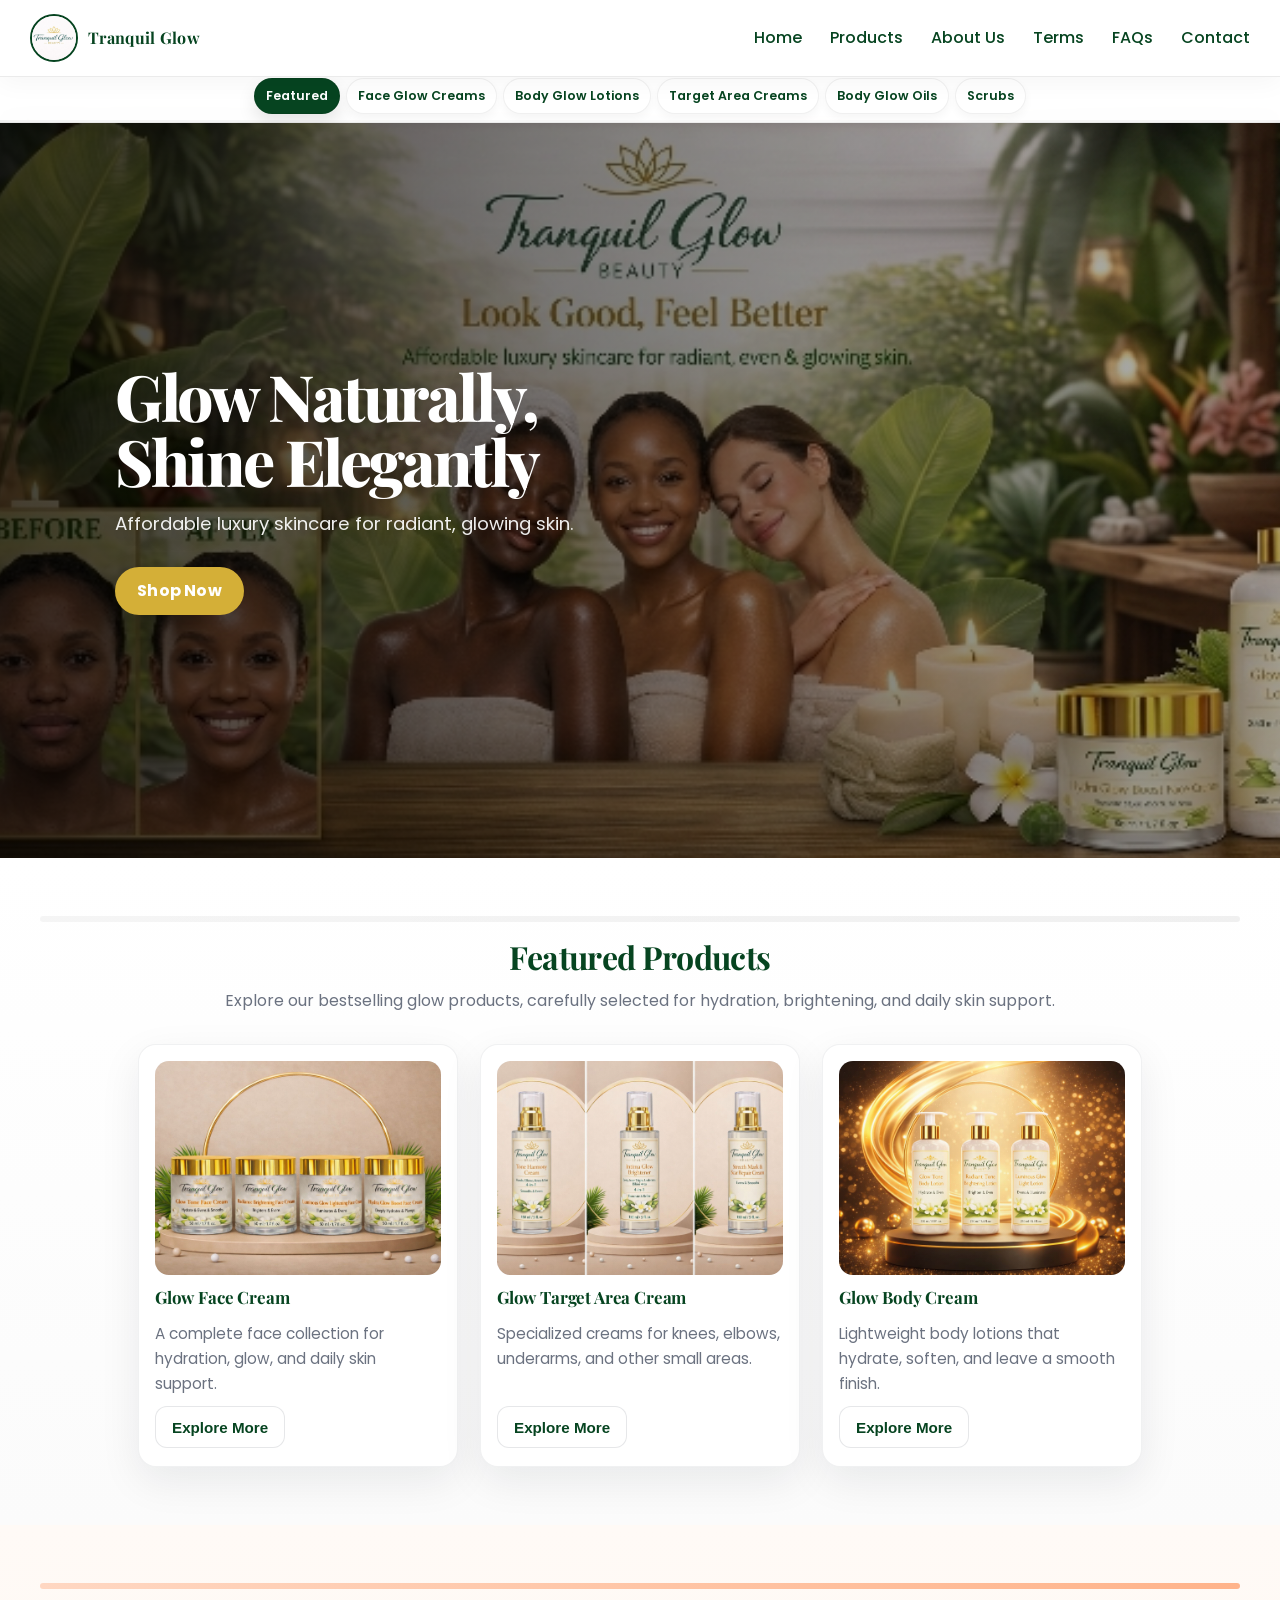
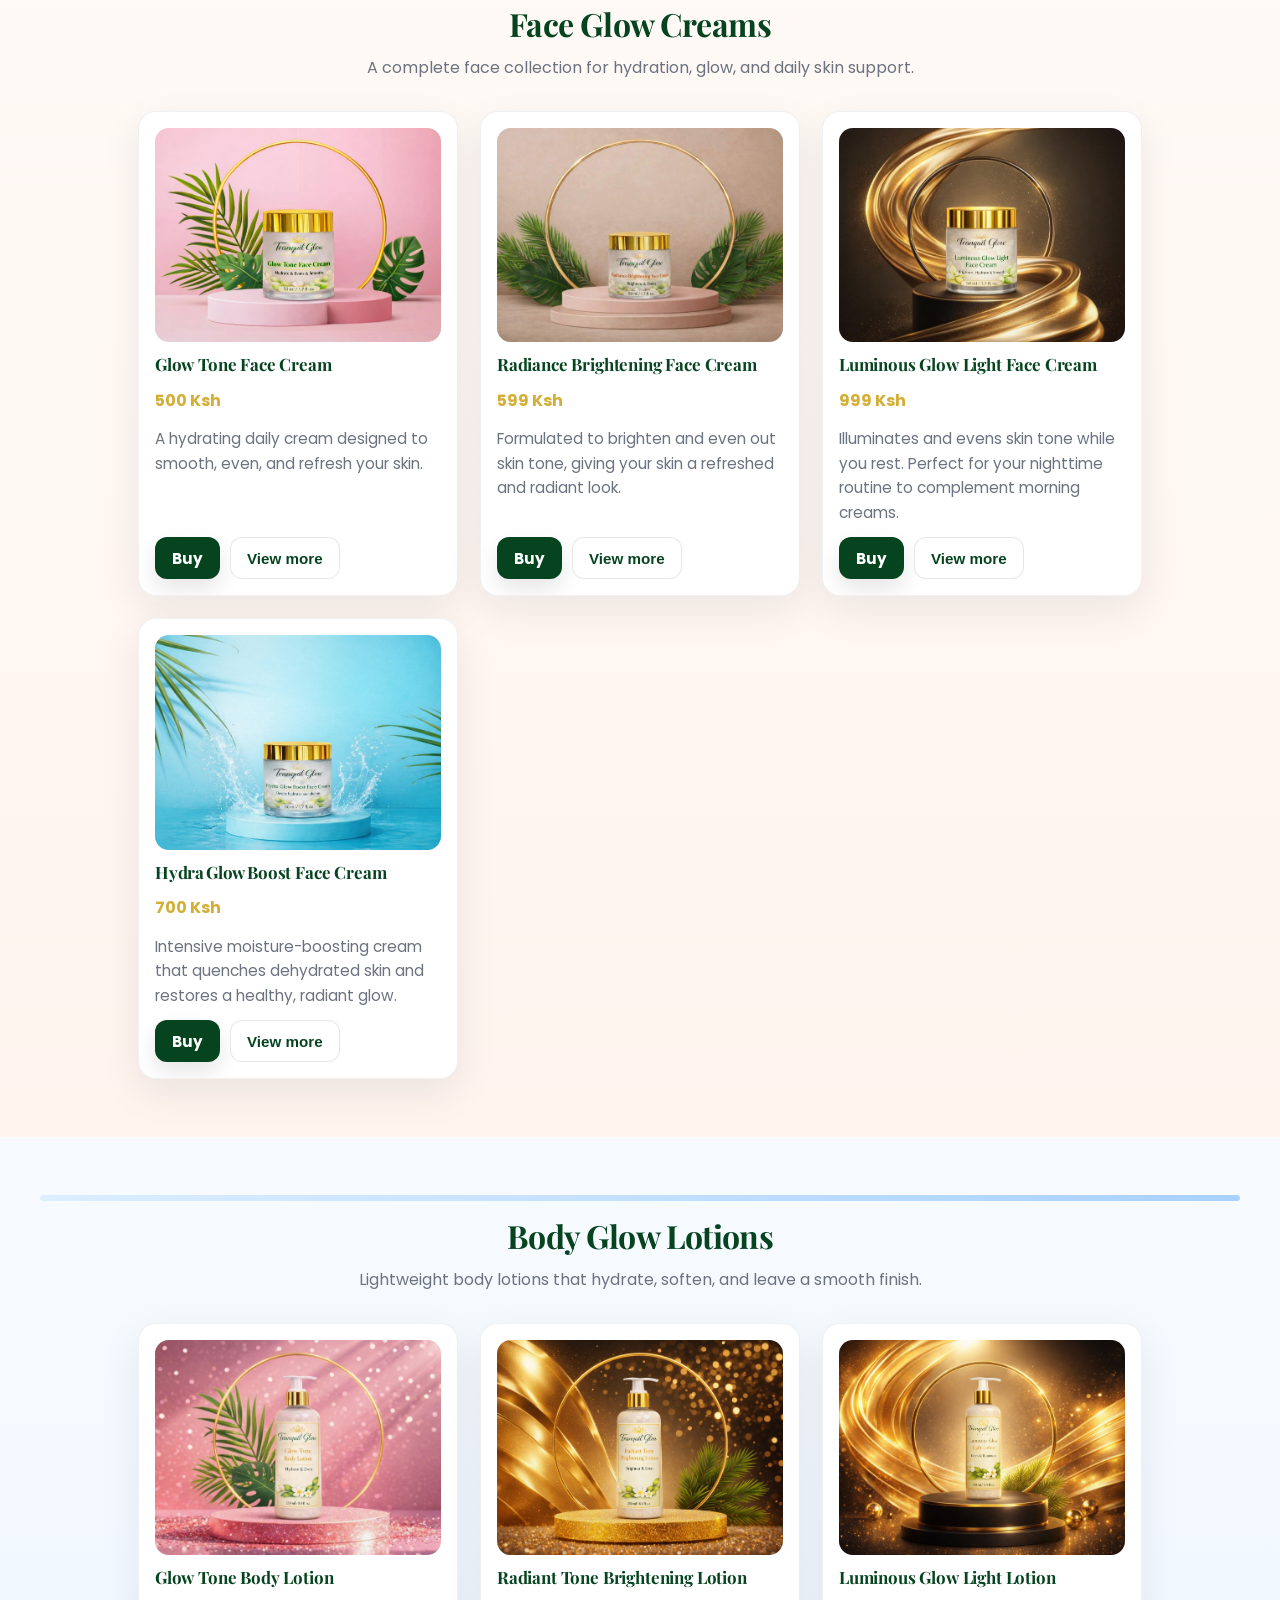
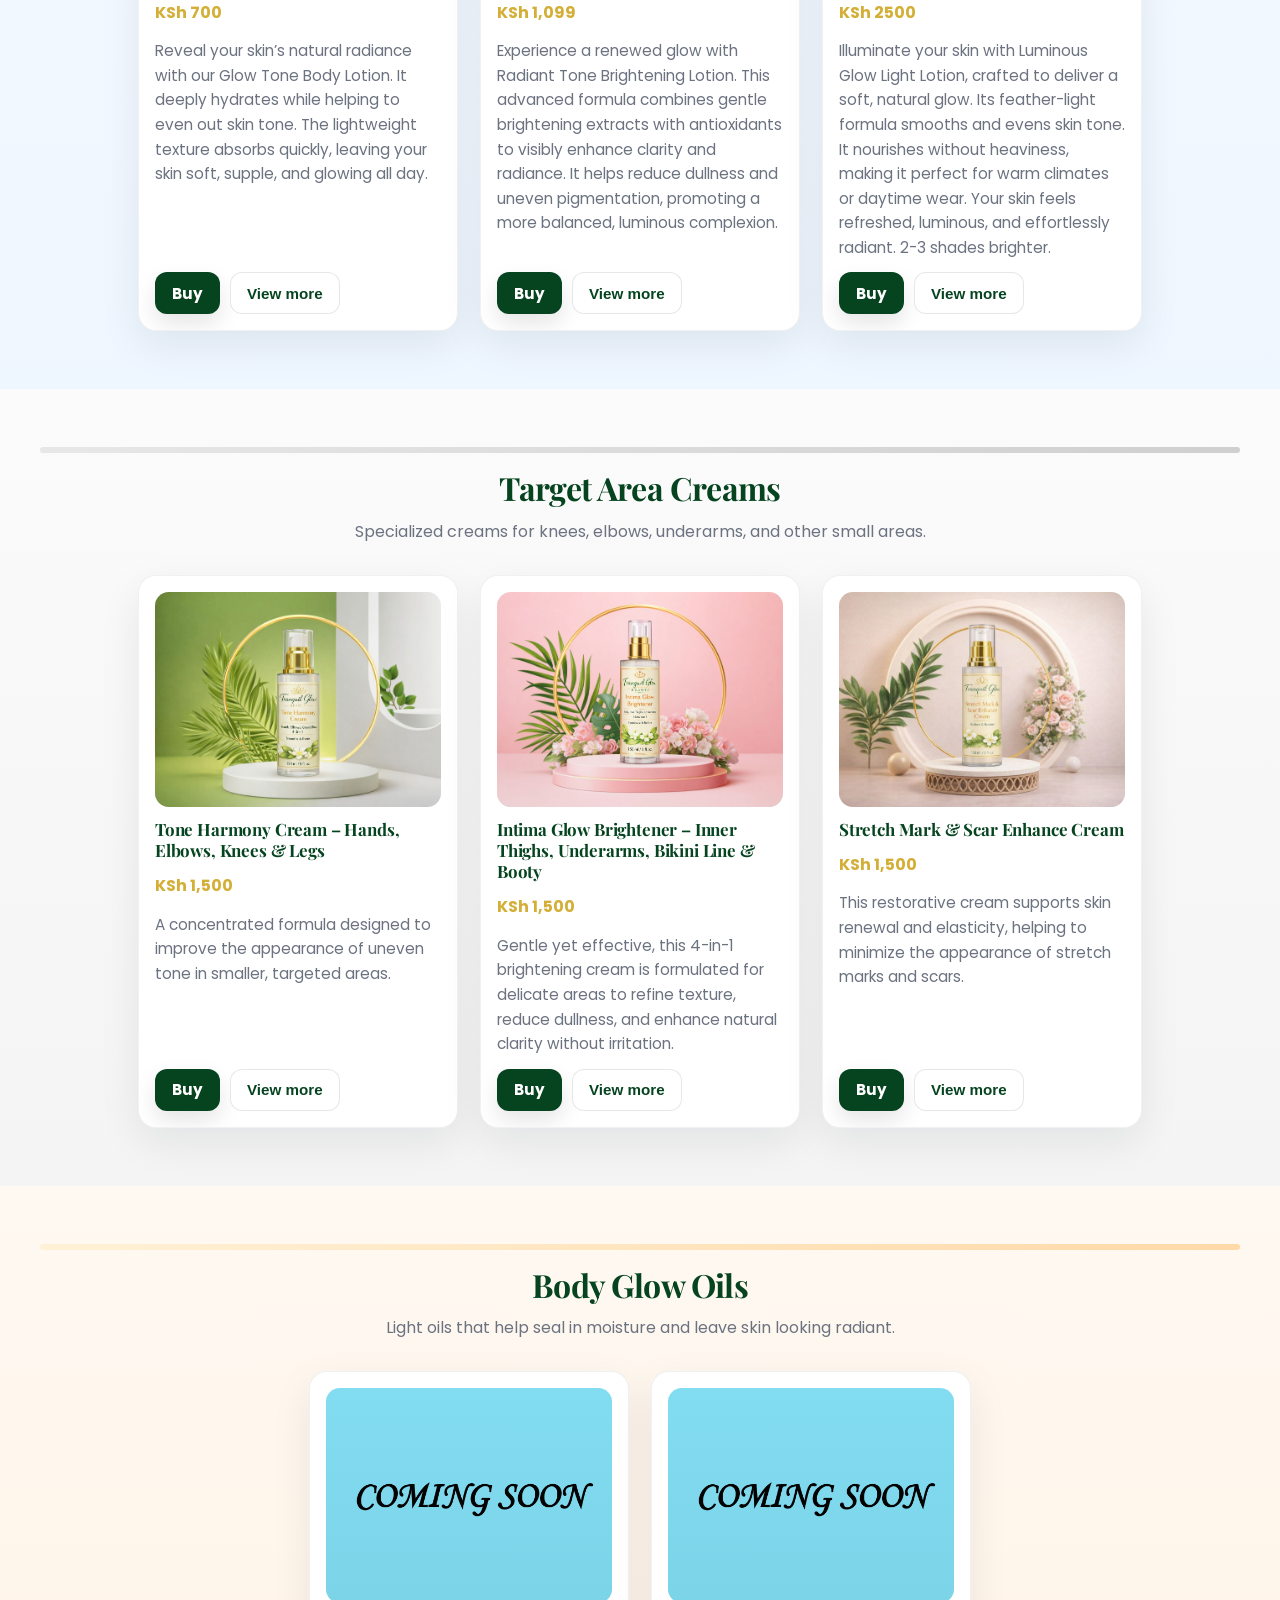
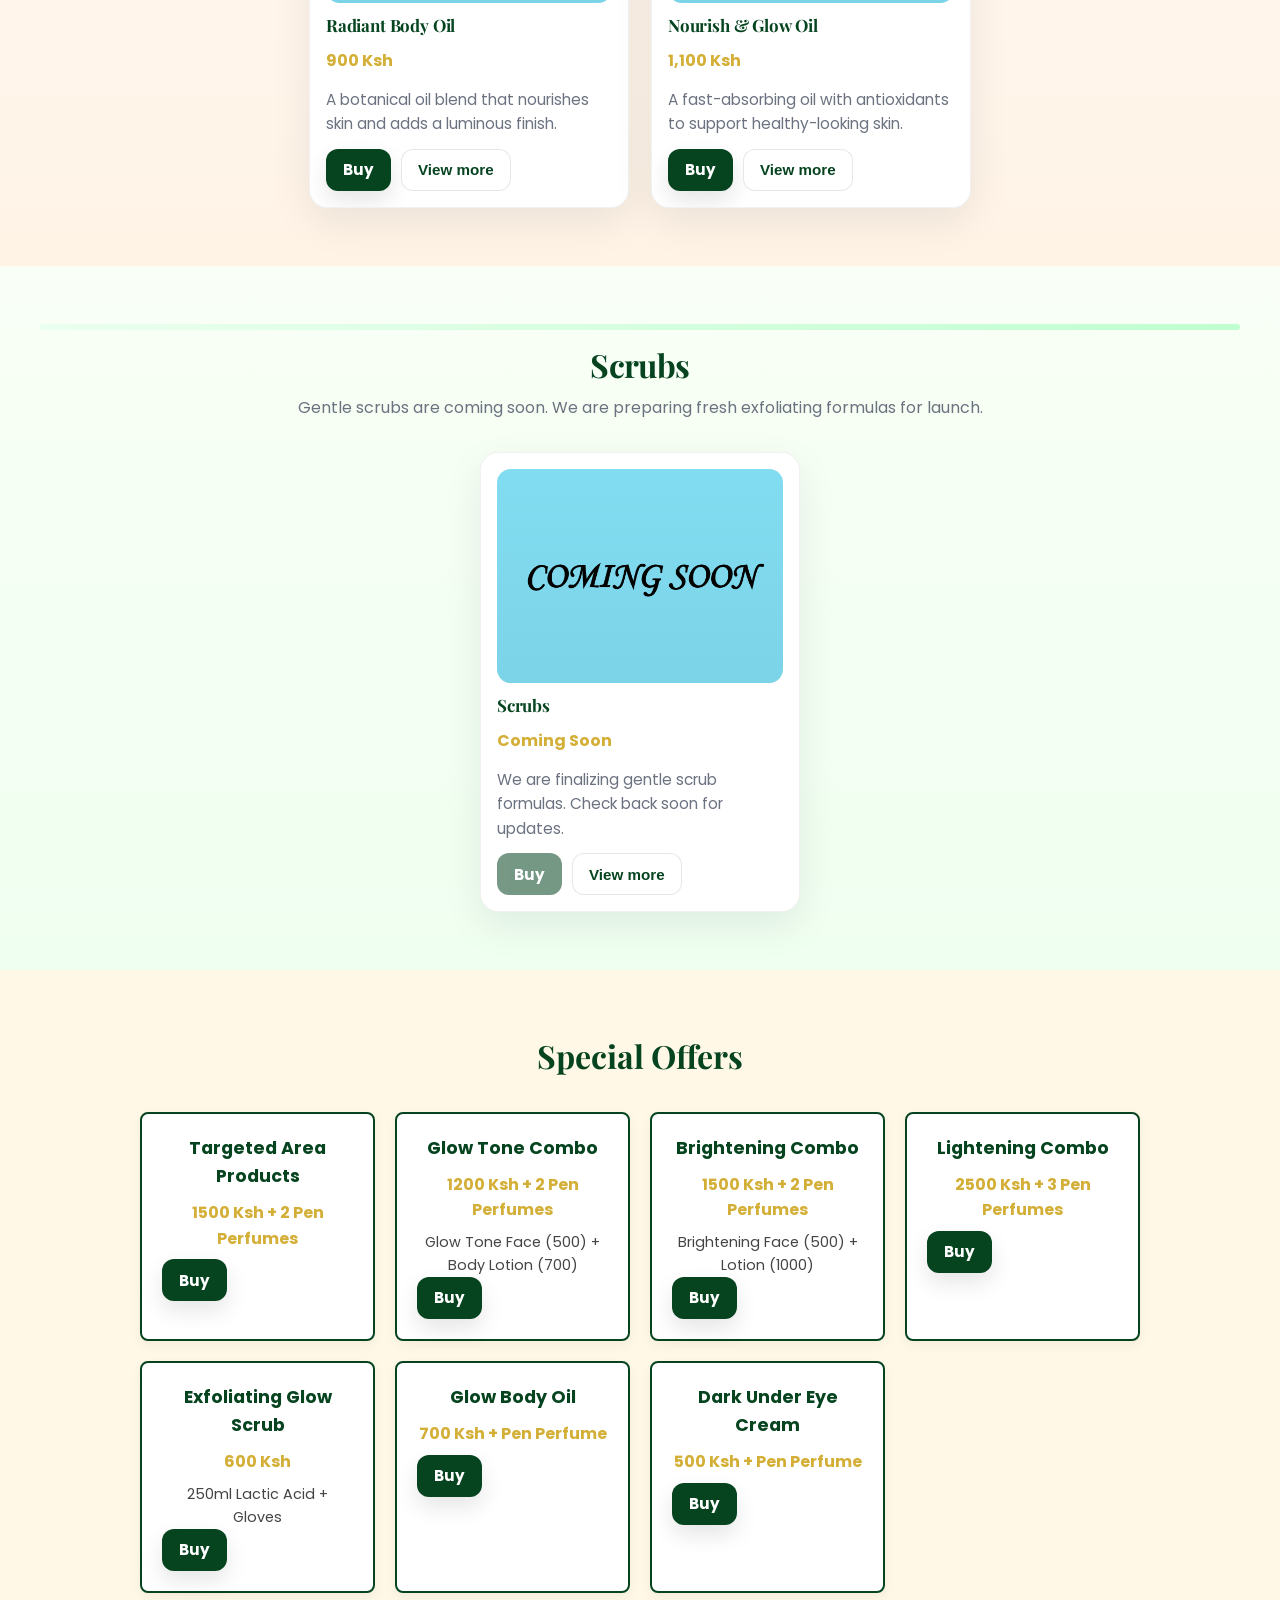
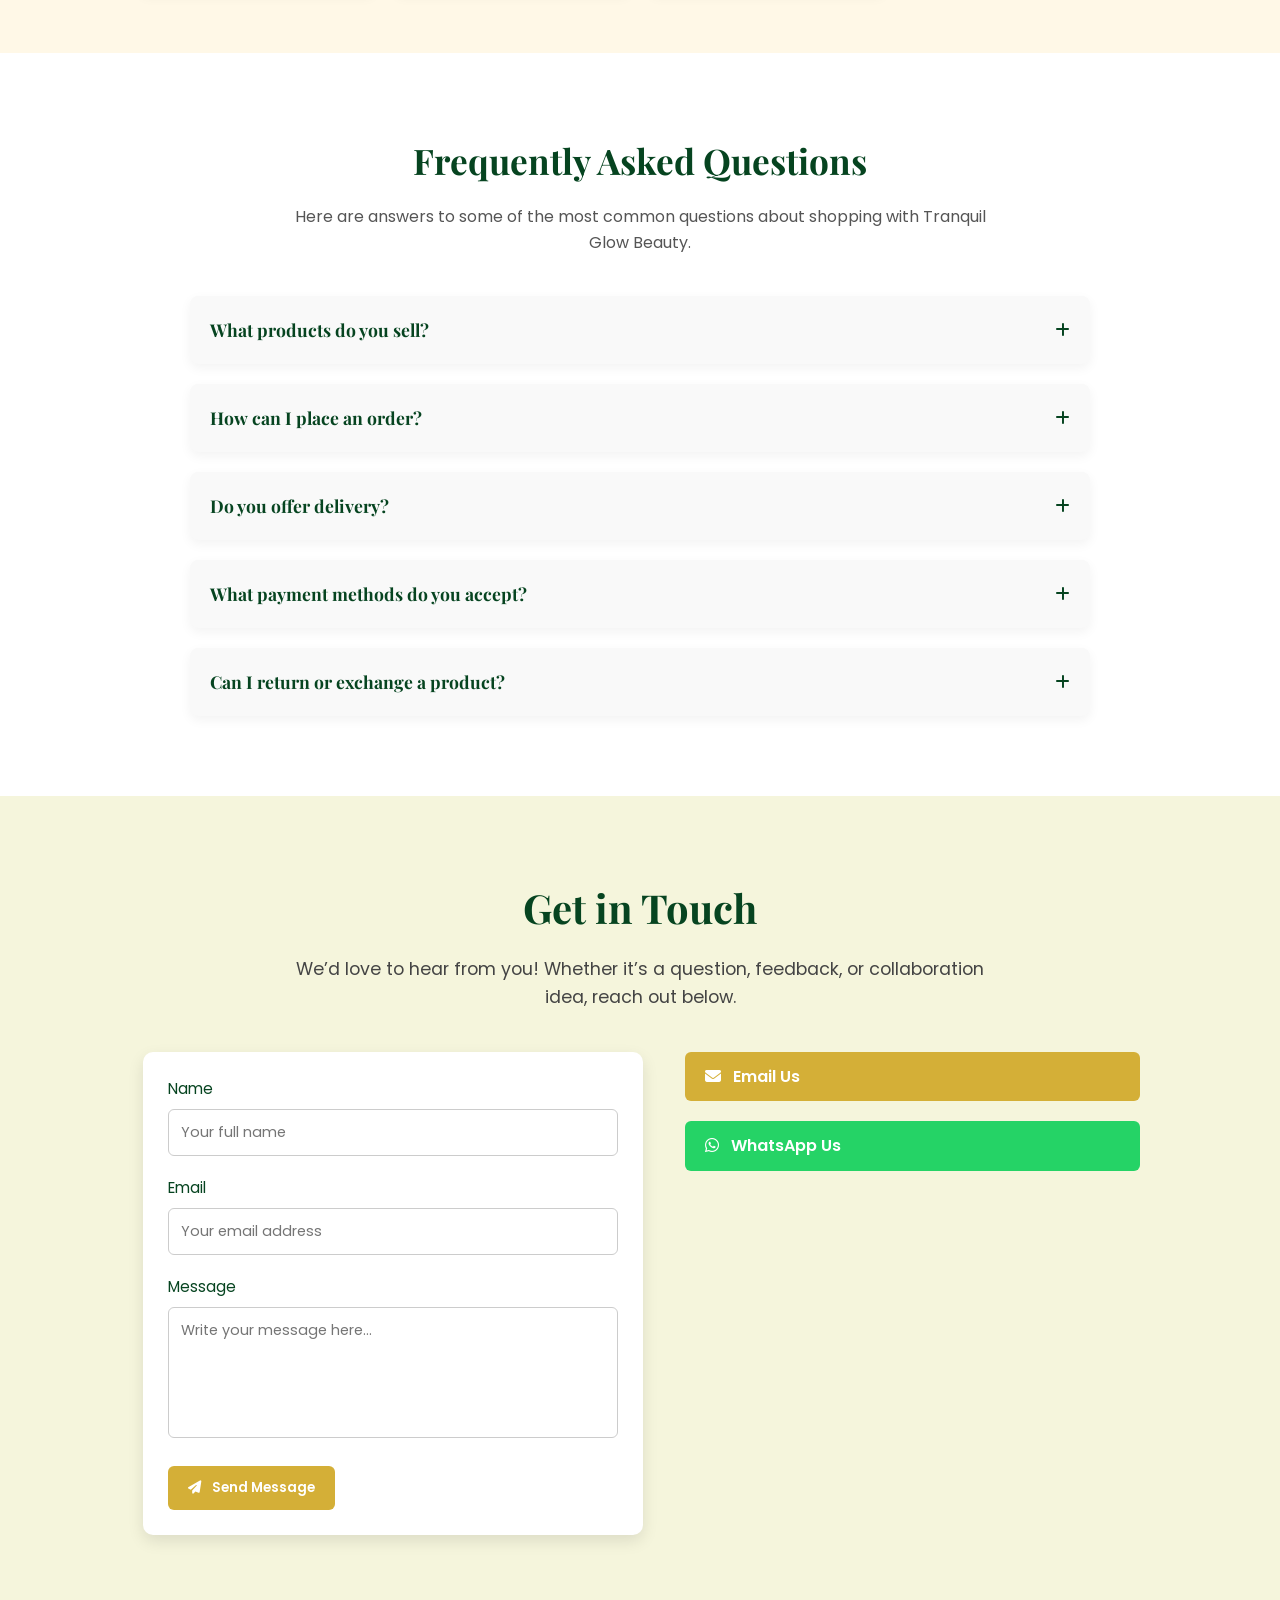
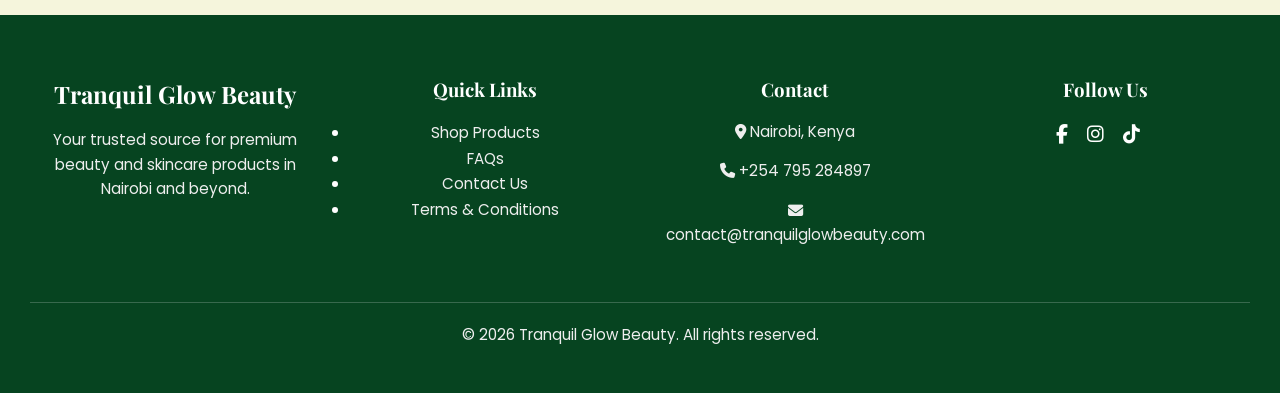
==== index.html @ 97fa9acc "Add files via upload" ====
<!DOCTYPE html>
<html lang="en">
<head>
  <!-- START META TAGS -->
  <meta charset="UTF-8">
  <meta name="viewport" content="width=device-width, initial-scale=1.0">
  <meta name="description" content="Tranquil Glow Beauty - Affordable luxury skincare for radiant, glowing skin in Kenya.">
  <meta name="keywords" content="Tranquil Glow Beauty, skincare Kenya, glow cream, lotion, radiant skin, affordable luxury">
  <meta name="author" content="Tranquil Glow Beauty">
  <meta name="robots" content="index, follow">
  <link rel="canonical" href="https://tranquil-glow.vercel.app/">
  <!-- END META TAGS -->

  <!-- START TITLE -->
  <title>Tranquil Glow Beauty | Affordable Luxury Skincare</title>
  <!-- END TITLE -->

  <!-- START OPEN GRAPH -->
  <meta property="og:title" content="Tranquil Glow Beauty | Affordable Luxury Skincare">
  <meta property="og:description" content="Discover radiant, glowing skin with Tranquil Glow Beauty. Affordable luxury skincare made for you.">
  <meta property="og:type" content="website">
  <meta property="og:url" content="https://tranquil-glow.vercel.app/">
  <meta property="og:image" content="https://tranquil-glow.vercel.app/images/meta/opengraphImg.png">
  <meta property="og:site_name" content="Tranquil Glow Beauty">
  <!-- END OPEN GRAPH -->

  <!-- START TWITTER CARD -->
  <meta name="twitter:card" content="summary_large_image">
  <meta name="twitter:title" content="Tranquil Glow Beauty | Affordable Luxury Skincare">
  <meta name="twitter:description" content="Discover radiant, glowing skin with Tranquil Glow Beauty. Affordable luxury skincare made for you.">
  <meta name="twitter:image" content="https://tranquil-glow.vercel.app/images/meta/opengraphImg.png">
  <!-- END TWITTER CARD -->

  <!-- START GOOGLE FONTS -->
  <link href="https://fonts.googleapis.com/css2?family=Playfair+Display:wght@400;600&family=Poppins:wght@300;400;500&display=swap" rel="stylesheet">
  <!-- END GOOGLE FONTS -->

  <!-- START FONT AWESOME -->
  <link rel="stylesheet" href="https://cdnjs.cloudflare.com/ajax/libs/font-awesome/6.5.0/css/all.min.css">
  <!-- END FONT AWESOME -->

  <!-- START FAVICON -->
  <link rel="icon" type="image/png" href="images/meta/favicon.png">
  <!-- END FAVICON -->

  <!-- START CSS LINK -->
  <link rel="stylesheet" href="css/style.css">
  <!-- END CSS LINK -->
</head>
<body>
  <!-- START BODY CONTENT -->
  
<!-- START NAVIGATION -->
<nav class="navbar">
  <div class="logo">
    <img src="images/logo.jpg" alt="Tranquil Glow Logo">
    <p>Tranquil Glow</p>
  </div>

  <ul class="nav-links">
    <li><a href="index.html">Home</a></li>
    <li><a href="#overview-section">Products</a></li>
    <li><a href="about.html">About Us</a></li>
    <li><a href="terms.html">Terms</a></li>
    <li><a href="#faq">FAQs</a></li>
    <li><a href="#contact">Contact</a></li>
  </ul>

  <button class="menu-toggle" aria-label="Open menu">
    <i class="fas fa-bars"></i>
  </button>
</nav>
<!-- END NAVIGATION -->


<!-- START HERO SECTION -->
<section id="hero" class="hero">
  <div class="hero-bg" aria-hidden="true">
    <picture>
      <source srcset="images/hero/hero-small.jpg" media="(max-width: 768px)">
      <img src="images/hero/hero-full.png" alt="Model with naturally glowing skin">
    </picture>
    <div class="hero-overlay"></div>
  </div>

  <div class="hero-content">
    <h1>Glow Naturally, Shine Elegantly</h1>
    <p>Affordable luxury skincare for radiant, glowing skin.</p>
    <a href="#overview-section" class="btn-primary">Shop Now</a>
  </div>
</section>
<!-- END HERO SECTION -->


<!-- ===========================
     PROFESSIONAL PRODUCTS PAGE (HTML ONLY)
     Compatible with your current CSS classes and variables
     =========================== -->

<nav id="product-nav" class="product-nav" aria-label="Product categories">
  <ul>
    <li><a href="#overview-section">Featured</a></li>
    <li><a href="#face-section">Face Glow Creams</a></li>
    <li><a href="#lotions-section">Body Glow Lotions</a></li>
    <li><a href="#target-section">Target Area Creams</a></li>
    <li><a href="#oils-section">Body Glow Oils</a></li>
    <li><a href="#scrubs-section">Scrubs</a></li>
  </ul>
</nav>

<section id="overview-section" class="section section--overview" aria-labelledby="overview-title">
  <h2 id="overview-title">Featured Products</h2>
  <p class="intro">
    Explore our bestselling glow products, carefully selected for hydration, brightening, and daily skin support.
  </p>

  <div class="product-grid overview-grid" role="list">
      
      
    <article class="product-card" role="listitem" id="product-glow-tone" data-category="face">
  <div class="image-wrap">
    <img src="images/features-products/image1.jpg" alt="Glow Tone Face Cream" loading="lazy">
  </div>

  <h3>Glow Face Cream</h3>

  <p class="summary">
    A complete face collection for hydration, glow, and daily skin support.
  </p>

  <div class="actions">
    
<a href="#face-section">
    <button class="feature-btn">
      Explore More
    </button>
</a>
    
  </div>  
</article>
    
    

    <article class="product-card" role="listitem" id="product-glow-tone" data-category="face">
  <div class="image-wrap">
    <img src="images/features-products/image2.jpg" alt="Glow Tone Face Cream" loading="lazy">
  </div>

  <h3>Glow Target Area Cream</h3>

  <p class="summary">
    Specialized creams for knees, elbows, underarms, and other small areas.
  </p>

  <div class="actions">
    
<a href="#target-section">
    <button class="feature-btn">
      Explore More
    </button>
</a>
    
  </div>  
</article>

    <article class="product-card" role="listitem" id="product-glow-tone" data-category="face">
  <div class="image-wrap">
    <img src="images/features-products/image3.jpg" alt="Glow Tone Face Cream" loading="lazy">
  </div>

  <h3>Glow Body Cream</h3>

  <p class="summary">
    Lightweight body lotions that hydrate, soften, and leave a smooth finish.
  </p>

  <div class="actions">
    
<a href="#lotions-section">
    <button class="feature-btn">
      Explore More
    </button>
</a>
    
  </div>  
</article>
    
    
    
  </div>
</section>

<section id="face-section" class="category-section bg-face" aria-labelledby="face-title">
  <h2 id="face-title">Face Glow Creams</h2>
  <p class="section-intro">A complete face collection for hydration, glow, and daily skin support.</p>

  <div class="product-grid">
      
      
      
    <article class="product-card" id="face-glow-tone">
  <div class="image-wrap">
    <img src="images/glow-tone-face/image1.jpg" alt="Glow Tone Face Cream" loading="lazy">
  </div>

  <h3>Glow Tone Face Cream</h3>

  <p class="price">500 Ksh</p>

  <p class="summary">
    A hydrating daily cream designed to smooth, even, and refresh your skin.
  </p>

  <div class="actions">
    <a 
      class="btn-buy" 
      href="https://wa.me/254795284897?text=Hello%20Tranquil,%20I%20would%20like%20to%20buy%20Glow%20Tone%20Face%20Cream%20(500%20Ksh)."
      target="_blank"
      rel="noopener"
    >
      Buy
    </a>

    <button class="btn-view-more" type="button" aria-expanded="false" aria-controls="desc-face-glow-tone">
      View more
    </button>
  </div>

  <div id="desc-face-glow-tone" class="product-full-description" hidden>
    <h4>Overview</h4>
    <p>
      Glow Tone Face Cream locks in moisture while supporting a radiant, balanced complexion. Its lightweight texture makes it ideal for morning use, leaving your skin soft and luminous throughout the day.
    </p>

    <h4>How to Use</h4>
    <ul>
      <li>Apply a small amount to cleansed face and neck in the morning.</li>
      <li>Massage gently in upward circular motions until fully absorbed.</li>
      <li>For best results, pair with sunscreen during the day.</li>
    </ul>

    <p><strong>Important:</strong> For external use only.</p>
  </div>
</article>
    
    

    <article class="product-card" id="face-radiance-brightening">
  <div class="image-wrap">
    <img src="images/glow-tone-face/image2.jpg" alt="Radiance Brightening Face Cream" loading="lazy">
  </div>

  <h3>Radiance Brightening Face Cream</h3>

  <p class="price">599 Ksh</p>

  <p class="summary">
    Formulated to brighten and even out skin tone, giving your skin a refreshed and radiant look.
  </p>

  <div class="actions">
    <a 
      class="btn-buy" 
      href="https://wa.me/254795284897?text=Hello%20Tranquil,%20I%20would%20like%20to%20buy%20Radiance%20Brightening%20Face%20Cream%20(599%20Ksh)."
      target="_blank"
      rel="noopener"
    >
      Buy
    </a>

    <button class="btn-view-more" type="button" aria-expanded="false" aria-controls="desc-face-radiance-brightening">
      View more
    </button>
  </div>

  <div id="desc-face-radiance-brightening" class="product-full-description" hidden>
    <h4>Overview</h4>
    <p>
      Radiance Brightening Face Cream helps restore a natural glow by reducing dullness and enhancing clarity. Its nourishing blend leaves your skin refreshed and radiant.
    </p>

    <h4>How to Use</h4>
    <ul>
      <li>Apply evenly to cleansed face and neck, morning or evening.</li>
      <li>Massage gently until absorbed.</li>
      <li>Always follow with sunscreen during the day to protect your skin.</li>
    </ul>

    <p><strong>Important:</strong> For external use only.</p>
  </div>
</article>

    <article class="product-card" id="face-luminous-glow-light">
  <div class="image-wrap">
    <img src="images/glow-tone-face/image3.jpg" alt="Luminous Glow Light Face Cream" loading="lazy">
  </div>

  <h3>Luminous Glow Light Face Cream</h3>

  <p class="price">999 Ksh</p>

  <p class="summary">
    Illuminates and evens skin tone while you rest. Perfect for your nighttime routine to complement morning creams.
  </p>

  <div class="actions">
    <a 
      class="btn-buy" 
      href="https://wa.me/254795284897?text=Hello%20Tranquil,%20I%20would%20like%20to%20buy%20Luminous%20Glow%20Light%20Face%20Cream%20(999%20Ksh)."
      target="_blank"
      rel="noopener"
    >
      Buy
    </a>

    <button class="btn-view-more" type="button" aria-expanded="false" aria-controls="desc-face-luminous-glow-light">
      View more
    </button>
  </div>

  <div id="desc-face-luminous-glow-light" class="product-full-description" hidden>
    <h4>Overview</h4>
    <p>
      Luminous Glow Light Face Cream illuminates and evens skin tone while you sleep. Best used as part of your nighttime routine, complementing morning care with Glow Tone Face Cream or Hydra Glow Boost Face Cream.
    </p>

    <h4>How to Use</h4>
    <ul>
      <li>Apply a thin layer to cleansed face and neck at night only.</li>
      <li>Massage gently until absorbed.</li>
      <li>Do not use during the day.</li>
      <li>Always use sunscreen with your daytime routine when using this product.</li>
    </ul>

    <h4>Important</h4>
    <ul>
      <li>For external use only.</li>
      <li>Not advisable for pregnant or breastfeeding women.</li>
    </ul>
  </div>
</article>

    <article class="product-card" id="face-hydra-glow-boost">
  <div class="image-wrap">
    <img src="images/glow-tone-face/image4.jpg" alt="Hydra Glow Boost Face Cream" loading="lazy">
  </div>

  <h3>Hydra Glow Boost Face Cream</h3>

  <p class="price">700 Ksh</p>

  <p class="summary">
    Intensive moisture-boosting cream that quenches dehydrated skin and restores a healthy, radiant glow.
  </p>

  <div class="actions">
    <a 
      class="btn-buy" 
      href="https://wa.me/254795284897?text=Hello%20Tranquil,%20I%20would%20like%20to%20buy%20Hydra%20Glow%20Boost%20Face%20Cream%20(700%20Ksh)."
      target="_blank"
      rel="noopener"
    >
      Buy
    </a>

    <button class="btn-view-more" type="button" aria-expanded="false" aria-controls="desc-face-hydra-glow-boost">
      View more
    </button>
  </div>

  <div id="desc-face-hydra-glow-boost" class="product-full-description" hidden>
    <h4>Overview</h4>
    <p>
      Hydra Glow Boost Face Cream delivers deep hydration, plumps the skin, and enhances elasticity, leaving your complexion supple, smooth, and radiant.
    </p>

    <h4>How to Use</h4>
    <ul>
      <li>Apply generously to clean skin after cleansing.</li>
      <li>Massage gently into the face and neck until absorbed.</li>
      <li>Use morning and evening, or whenever your skin needs an extra hydration boost.</li>
    </ul>
  </div>
</article>
  </div>
</section>

<section id="lotions-section" class="category-section bg-lotions" aria-labelledby="lotions-title">
  <h2 id="lotions-title">Body Glow Lotions</h2>
  <p class="section-intro">Lightweight body lotions that hydrate, soften, and leave a smooth finish.</p>

  <div class="product-grid">
      
    <article class="product-card" id="lotion-glow-tone">
  <div class="image-wrap">
    <img src="images/glow-body-lotion/image 1.jpg" alt="Glow Tone Body Lotion" loading="lazy">
  </div>

  <h3>Glow Tone Body Lotion</h3>

  <p class="price">KSh 700</p>

  <p class="summary">
    Reveal your skin’s natural radiance with our Glow Tone Body Lotion. It deeply hydrates while helping to even out skin tone. The lightweight texture absorbs quickly, leaving your skin soft, supple, and glowing all day.
  </p>

  <div class="actions">
    <a 
      class="btn-buy" 
      href="https://wa.me/254795284897?text=Hello%20Tranquil,%20I%20would%20like%20to%20buy%20Glow%20Tone%20Body%20Lotion%20(KSh%20700)."
      target="_blank"
      rel="noopener"
    >
      Buy
    </a>

    <button class="btn-view-more" type="button" aria-expanded="false" aria-controls="desc-lotion-glow-tone">
      View more
    </button>
  </div>

  <div id="desc-lotion-glow-tone" class="product-full-description" hidden>
    <p>
      Perfect for daily use, this lotion restores moisture balance and enhances your skin’s natural luminosity without heaviness.
    </p>

    <h4>Key Benefits:</h4>
    <ul>
      <li>Deep hydration for smooth, healthy skin</li>
      <li>Helps even out skin tone naturally</li>
      <li>Lightweight, non-greasy formula – suitable for all skin types</li>
      <li>Ideal for everyday use</li>
    </ul>
  </div>
</article>  
    

    <article class="product-card" id="lotion-radiant-tone">
  <div class="image-wrap">
    <img src="images/glow-body-lotion/image2.jpg" alt="Radiant Tone Brightening Lotion" loading="lazy">
  </div>

  <h3>Radiant Tone Brightening Lotion</h3>

  <p class="price">KSh 1,099</p>

  <p class="summary">
    Experience a renewed glow with Radiant Tone Brightening Lotion. This advanced formula combines gentle brightening extracts with antioxidants to visibly enhance clarity and radiance. It helps reduce dullness and uneven pigmentation, promoting a more balanced, luminous complexion.
  </p>

  <div class="actions">
    <a 
      class="btn-buy" 
      href="https://wa.me/254795284897?text=Hello%20Tranquil,%20I%20would%20like%20to%20buy%20Radiant%20Tone%20Brightening%20Lotion%20(KSh%201099)."
      target="_blank"
      rel="noopener"
    >
      Buy
    </a>

    <button class="btn-view-more" type="button" aria-expanded="false" aria-controls="desc-lotion-radiant-tone">
      View more
    </button>
  </div>

  <div id="desc-lotion-radiant-tone" class="product-full-description" hidden>
    <p>
      With consistent use, your skin feels refreshed, silky, and beautifully radiant.
    </p>

    <h4>Key Benefits:</h4>
    <ul>
      <li>Brightens and revitalizes dull skin</li>
      <li>Promotes an even, radiant complexion</li>
      <li>Infused with antioxidants for skin protection</li>
      <li>Smooth, fast-absorbing texture</li>
    </ul>
  </div>
</article>


<article class="product-card" id="lotion-luminous-glow">
  <div class="image-wrap">
    <img src="images/glow-body-lotion/image3.jpg" alt="Luminous Glow Light Lotion" loading="lazy">
  </div>

  <h3>Luminous Glow Light Lotion</h3>

  <p class="price">KSh 2500</p>

  <p class="summary">
    Illuminate your skin with Luminous Glow Light Lotion, crafted to deliver a soft, natural glow. Its feather-light formula smooths and evens skin tone. It nourishes without heaviness, making it perfect for warm climates or daytime wear. Your skin feels refreshed, luminous, and effortlessly radiant. 2-3 shades brighter.
  </p>

  <div class="actions">
    <a 
      class="btn-buy" 
      href="https://wa.me/254795284897?text=Hello%20Tranquil,%20I%20would%20like%20to%20buy%20Luminous%20Glow%20Light%20Lotion%20(KSh%202500)."
      target="_blank"
      rel="noopener"
    >
      Buy
    </a>

    <button class="btn-view-more" type="button" aria-expanded="false" aria-controls="desc-lotion-luminous-glow">
      View more
    </button>
  </div>

  <div id="desc-lotion-luminous-glow" class="product-full-description" hidden>
    <h4>Key Benefits:</h4>
    <ul>
      <li>Evens skin tone and enhances natural glow</li>
      <li>Lightweight and breathable for daily comfort</li>
      <li>Adds a soft, illuminated finish</li>
      <li>Suitable for all skin tones and types</li>
    </ul>
  </div>
</article>




  </div>
</section>

<section id="target-section" class="category-section bg-target" aria-labelledby="target-title">
  <h2 id="target-title">Target Area Creams</h2>
  <p class="section-intro">Specialized creams for knees, elbows, underarms, and other small areas.</p>

  <div class="product-grid">
      
    <article class="product-card" id="target-even-tone">
  <div class="image-wrap">
    <img src="images/targeted-area/image 1.jpg" alt="Tone Harmony Cream for hands, elbows, knees and legs" loading="lazy">
  </div>

  <h3>Tone Harmony Cream – Hands, Elbows, Knees & Legs</h3>

  <p class="price">KSh 1,500</p>

  <p class="summary">
    A concentrated formula designed to improve the appearance of uneven tone in smaller, targeted areas.
  </p>

  <div class="actions">
    <a 
      class="btn-buy" 
      href="https://wa.me/254795284897?text=Hello%20Tranquil,%20I%20would%20like%20to%20buy%20Tone%20Harmony%20Cream%20(KSh%201,500)."
      target="_blank"
      rel="noopener"
    >
      Buy
    </a>

    <button class="btn-view-more" type="button" aria-expanded="false" aria-controls="desc-target-even-tone">
      View more
    </button>
  </div>

  <div id="desc-target-even-tone" class="product-full-description" hidden>
    <p>
      Designed for areas that need extra care—hands, elbows, knees, and legs—this 4-in-1 cream helps restore smoothness and improve overall skin tone.
    </p>

    <p>
      Its rich yet fast-absorbing formula deeply nourishes dry, rough skin while reducing the appearance of discoloration. Infused with botanical extracts and essential vitamins, it leaves your skin soft, supple, and evenly balanced.
    </p>

    <h4>Key Benefits:</h4>
    <ul>
      <li>Improves the appearance of uneven tone in targeted areas</li>
      <li>Deeply moisturizes and softens rough skin</li>
      <li>Promotes a smoother and more even finish with regular use</li>
      <li>Ideal for daily application on problem areas (up to 3 times a day)</li>
    </ul>
  </div>
</article>

    <article class="product-card" id="target-smooth">
  <div class="image-wrap">
    <img src="images/targeted-area/image2.jpg" alt="Intima Glow Brightener for inner thighs, underarms, bikini line, and booty" loading="lazy">
  </div>

  <h3>Intima Glow Brightener – Inner Thighs, Underarms, Bikini Line & Booty</h3>

  <p class="price">KSh 1,500</p>

  <p class="summary">
    Gentle yet effective, this 4-in-1 brightening cream is formulated for delicate areas to refine texture, reduce dullness, and enhance natural clarity without irritation.
  </p>

  <div class="actions">
    <a 
      class="btn-buy" 
      href="https://wa.me/254795284897?text=Hello%20Tranquil,%20I%20would%20like%20to%20buy%20Intima%20Glow%20Brightener%20(KSh%201,500)."
      target="_blank"
      rel="noopener"
    >
      Buy
    </a>

    <button class="btn-view-more" type="button" aria-expanded="false" aria-controls="desc-target-smooth">
      View more
    </button>
  </div>

  <div id="desc-target-smooth" class="product-full-description" hidden>
    <p>
      Formulated for delicate areas such as the inner thighs, underarms, bikini line, and booty, this cream helps refine texture, reduce dullness, and enhance natural clarity without causing irritation.
    </p>

    <p>
      The lightweight formula absorbs quickly, leaving skin feeling fresh, silky, and beautifully illuminated.
    </p>

    <h4>Key Benefits:</h4>
    <ul>
      <li>Brightens and refines intimate areas safely</li>
      <li>Smooths uneven texture and tone</li>
      <li>Lightweight, non-sticky, and soothing</li>
    </ul>
  </div>
</article>
    

<article class="product-card" id="target-stretch-scar">
  <div class="image-wrap">
    <img src="images/targeted-area/image3.jpg" alt="Stretch Mark and Scar Enhance Cream" loading="lazy">
  </div>

  <h3>Stretch Mark & Scar Enhance Cream</h3>

  <p class="price">KSh 1,500</p>

  <p class="summary">
    This restorative cream supports skin renewal and elasticity, helping to minimize the appearance of stretch marks and scars.
  </p>

  <div class="actions">
    <a 
      class="btn-buy" 
      href="https://wa.me/254795284897?text=Hello%20Tranquil,%20I%20would%20like%20to%20buy%20Stretch%20Mark%20%26%20Scar%20Enhance%20Cream%20(KSh%201,500)."
      target="_blank"
      rel="noopener"
    >
      Buy
    </a>

    <button class="btn-view-more" type="button" aria-expanded="false" aria-controls="desc-target-stretch-scar">
      View more
    </button>
  </div>

  <div id="desc-target-stretch-scar" class="product-full-description" hidden>
    <p>
      Enriched with natural oils and botanical extracts, this cream deeply hydrates and nourishes, promoting smoother, more resilient skin. With consistent use, it helps restore confidence and radiance to your skin’s texture.
    </p>

    <h4>Key Benefits:</h4>
    <ul>
      <li>Helps fade stretch marks and scars over time</li>
      <li>Suitable for all skin types</li>
    </ul>
  </div>
</article>    
    
    
    
  </div>
</section>

<section id="oils-section" class="category-section bg-oils" aria-labelledby="oils-title">
  <h2 id="oils-title">Body Glow Oils</h2>
  <p class="section-intro">Light oils that help seal in moisture and leave skin looking radiant.</p>

  <div class="product-grid">
    <article class="product-card" id="oil-radiant">
      <div class="image-wrap">
        <img src="images/scrub/image1.png" alt="Radiant Body Oil" loading="lazy">
      </div>
      <h3>Radiant Body Oil</h3>
      <p class="price">900 Ksh</p>
      <p class="summary">A botanical oil blend that nourishes skin and adds a luminous finish.</p>
      <div class="actions">
        <a class="btn-buy" href="https://wa.me/254795284897?text=Hello%20Tranquil,%20I%20would%20like%20to%20buy%20Radiant%20Body%20Oil%20(900%20Ksh).">Buy</a>
        <button class="btn-view-more" type="button" aria-expanded="false" aria-controls="desc-oil-radiant">View more</button>
      </div>
      <div id="desc-oil-radiant" class="product-full-description" hidden></div>
    </article>

    <article class="product-card" id="oil-nourish">
      <div class="image-wrap">
        <img src="images/scrub/image1.png" alt="Nourish and Glow Oil" loading="lazy">
      </div>
      <h3>Nourish &amp; Glow Oil</h3>
      <p class="price">1,100 Ksh</p>
      <p class="summary">A fast-absorbing oil with antioxidants to support healthy-looking skin.</p>
      <div class="actions">
        <a class="btn-buy" href="https://wa.me/254795284897?text=Hello%20Tranquil,%20I%20would%20like%20to%20buy%20Nourish%20%26%20Glow%20Oil%20(1100%20Ksh).">Buy</a>
        <button class="btn-view-more" type="button" aria-expanded="false" aria-controls="desc-oil-nourish">View more</button>
      </div>
      <div id="desc-oil-nourish" class="product-full-description" hidden></div>
    </article>
  </div>
</section>

<section id="scrubs-section" class="category-section bg-scrubs" aria-labelledby="scrubs-title">
  <h2 id="scrubs-title">Scrubs</h2>
  <p class="section-intro">Gentle scrubs are coming soon. We are preparing fresh exfoliating formulas for launch.</p>

  <div class="product-grid">
    <article class="product-card" data-category="scrubs" id="scrubs-placeholder">
      <div class="image-wrap">
        <img src="images/scrub/image1.png" alt="Scrubs Coming Soon" loading="lazy">
      </div>
      <h3>Scrubs</h3>
      <p class="price">Coming Soon</p>
      <p class="summary">We are finalizing gentle scrub formulas. Check back soon for updates.</p>
      <div class="actions">
        <a class="btn-buy" aria-disabled="true">Buy</a>
        <button class="btn-view-more" type="button" aria-expanded="false" aria-controls="desc-scrubs">View more</button>
      </div>
      <div id="desc-scrubs" class="product-full-description" hidden>
        <p>Scrub collection will be available soon.</p>
      </div>
    </article>
  </div>
</section>

<div id="productModal" class="modal" aria-hidden="true" role="dialog" aria-modal="true">
  <div class="modal-overlay" data-close></div>
  <div class="modal-panel" role="document">
    <button class="modal-close" aria-label="Close modal" data-close>&times;</button>
    <div class="modal-body">
      <img id="modalImage" src="" alt="">
      <div class="modal-info">
        <h3 id="modalTitle"></h3>
        <p id="modalPrice" class="price"></p>
        <div id="modalDescription"></div>
        <a id="modalBuy" class="btn-buy" href="#" target="_blank" rel="noopener">Buy</a>
      </div>
    </div>
  </div>
</div>

<!-- ===========================
     ENDS PROFESSIONAL PRODUCTS PAGE (HTML ONLY)
     Compatible with your current CSS classes and variables
     =========================== -->


<!-- ===========================
     START OFFERS SECTION
     =========================== -->
<section id="offers" class="offers">
  <h2>Special Offers</h2>
  <div class="offer-grid">

  <!-- OFFER 1 -->
<div class="offer-card">
  <h3>Targeted Area Products</h3>
  <p class="price">1500 Ksh + 2 Pen Perfumes</p>
  
  <div class="actions">
    <a class="btn-buy" href="https://wa.me/254795284897?text=Hello%20Tranquil,%20I%20would%20like%20to%20buy%20Offer%201:%20Targeted%20Area%20Products%20(1500%20Ksh%20+%202%20Pen%20Perfumes).">
      Buy
    </a>        
  </div>
</div>

    <!-- OFFER 2 -->
<div class="offer-card">
  <h3>Glow Tone Combo</h3>
  <p class="price">1200 Ksh + 2 Pen Perfumes</p>
  <p class="details">Glow Tone Face (500) + Body Lotion (700)</p>
  
  <div class="actions">
    <a class="btn-buy" href="https://wa.me/254795284897?text=Hello%20Tranquil,%20I%20would%20like%20to%20buy%20Offer%202:%20Glow%20Tone%20Combo%20(1200%20Ksh%20+%202%20Pen%20Perfumes).">
      Buy
    </a>        
  </div>
</div>

<!-- OFFER 3 -->
<div class="offer-card">
  <h3>Brightening Combo</h3>
  <p class="price">1500 Ksh + 2 Pen Perfumes</p>
  <p class="details">Brightening Face (500) + Lotion (1000)</p>
  
  <div class="actions">
    <a class="btn-buy" href="https://wa.me/254795284897?text=Hello%20Tranquil,%20I%20would%20like%20to%20buy%20Offer%203:%20Brightening%20Combo%20(1500%20Ksh%20+%202%20Pen%20Perfumes).">
      Buy
    </a>        
  </div>
</div>

<!-- OFFER 4 -->
<div class="offer-card">
  <h3>Lightening Combo</h3>
  <p class="price">2500 Ksh + 3 Pen Perfumes</p>
  
  <div class="actions">
    <a class="btn-buy" href="https://wa.me/254795284897?text=Hello%20Tranquil,%20I%20would%20like%20to%20buy%20Offer%204:%20Lightening%20Combo%20(2500%20Ksh%20+%203%20Pen%20Perfumes).">
      Buy
    </a>        
  </div>
</div>

<!-- OFFER 5 -->
<div class="offer-card">
  <h3>Exfoliating Glow Scrub</h3>
  <p class="price">600 Ksh</p>
  <p class="details">250ml Lactic Acid + Gloves</p>
  
  <div class="actions">
    <a class="btn-buy" href="https://wa.me/254795284897?text=Hello%20Tranquil,%20I%20would%20like%20to%20buy%20Offer%205:%20Exfoliating%20Glow%20Scrub%20(600%20Ksh).">
      Buy
    </a>        
  </div>
</div>

<!-- OFFER 6 -->
<div class="offer-card">
  <h3>Glow Body Oil</h3>
  <p class="price">700 Ksh + Pen Perfume</p>
  
  <div class="actions">
    <a class="btn-buy" href="https://wa.me/254795284897?text=Hello%20Tranquil,%20I%20would%20like%20to%20buy%20Offer%206:%20Glow%20Body%20Oil%20(700%20Ksh%20+%20Pen%20Perfume).">
      Buy
    </a>        
  </div>
</div>

<!-- OFFER 7 -->
<div class="offer-card">
  <h3>Dark Under Eye Cream</h3>
  <p class="price">500 Ksh + Pen Perfume</p>
  
  <div class="actions">
    <a class="btn-buy" href="https://wa.me/254795284897?text=Hello%20Tranquil,%20I%20would%20like%20to%20buy%20Offer%207:%20Dark%20Under%20Eye%20Cream%20(500%20Ksh%20+%20Pen%20Perfume).">
      Buy
    </a>        
  </div>
</div>

  </div>
</section>
<!-- ===========================
     END OFFERS SECTION
     =========================== -->





<!-- ===========================
     START FAQ SECTION
     =========================== -->
<section id="faq" class="faq-section">
  <div class="faq-hero">
    <h1>Frequently Asked Questions</h1>
    <p>Here are answers to some of the most common questions about shopping with Tranquil Glow Beauty.</p>
  </div>

  <!-- FAQ Container -->
  <div class="faq-container">
    <!-- FAQ Item -->
    <div class="faq-item">
      <h3 class="faq-question">
        <span>What products do you sell?</span>
        <i class="fas fa-plus icon"></i>
      </h3>
      <p class="faq-answer">We offer a wide range of beauty and skincare products including facial creams, oils, scrubs, and wellness essentials.</p>
    </div>

    <div class="faq-item">
      <h3 class="faq-question">
        <span>How can I place an order?</span>
        <i class="fas fa-plus icon"></i>
      </h3>
      <p class="faq-answer">You can browse our products online, add them to your cart, and checkout securely through our website.</p>
    </div>

    <div class="faq-item">
      <h3 class="faq-question">
        <span>Do you offer delivery?</span>
        <i class="fas fa-plus icon"></i>
      </h3>
      <p class="faq-answer">Yes, we deliver across Nairobi and nationwide. Delivery times vary depending on your location.</p>
    </div>

    <div class="faq-item">
      <h3 class="faq-question">
        <span>What payment methods do you accept?</span>
        <i class="fas fa-plus icon"></i>
      </h3>
      <p class="faq-answer">We accept M-Pesa, bank transfers, and major debit/credit cards for secure transactions.</p>
    </div>

    <div class="faq-item">
      <h3 class="faq-question">
        <span>Can I return or exchange a product?</span>
        <i class="fas fa-plus icon"></i>
      </h3>
      <p class="faq-answer">Yes, returns and exchanges are accepted within 7 days of purchase if the product is unopened and in original condition.</p>
    </div>
  </div>
</section>
<!-- ===========================
     END FAQ SECTION
     =========================== -->



<!-- ===========================
     CONTACT SECTION
     =========================== -->
<section id="contact" class="contact-section">
  <!-- Contact Hero -->
  <div class="contact-hero">
    <h1>Get in Touch</h1>
    <p>We’d love to hear from you! Whether it’s a question, feedback, or collaboration idea, reach out below.</p>
  </div>

  <!-- Contact Container -->
  <div class="contact-container">
    <!-- Contact Form -->
    <form class="contact-form" id="contactForm">
      <!-- Name -->
      <div class="form-group">
        <label for="name">Name</label>
        <input type="text" id="name" name="name" placeholder="Your full name" required>
      </div>

      <!-- Email -->
      <div class="form-group">
        <label for="email">Email</label>
        <input type="email" id="email" name="email" placeholder="Your email address" required>
      </div>

      <!-- Message -->
      <div class="form-group">
        <label for="message">Message</label>
        <textarea id="message" name="message" rows="5" placeholder="Write your message here..." required></textarea>
      </div>

      <!-- Neutral Send Button -->
      <button type="submit" class="contact-btn">
        <i class="fas fa-paper-plane"></i> Send Message
      </button>
    </form>

    <!-- Feedback Message -->
    <p id="formFeedback" class="form-feedback"></p>

    <!-- Quick Action Buttons -->
    <div class="contact-actions">
      <a href="mailto:contact@tranquilglowbeauty.com" class="contact-btn">
        <i class="fas fa-envelope"></i> Email Us
      </a>
      <a href="https://wa.me/254795284897" target="_blank" class="contact-btn whatsapp">
        <i class="fab fa-whatsapp"></i> WhatsApp Us
      </a>
    </div>
  </div>
</section>
<!-- ===========================
     END CONTACT SECTION
     =========================== -->


<!-- ===========================
     START FOOTER
     =========================== -->
<footer class="footer">
  <div class="footer-container">
    
    <!-- Brand Info -->
    <div class="footer-brand">
      <h2>Tranquil Glow Beauty</h2>
      <p>Your trusted source for premium beauty and skincare products in Nairobi and beyond.</p>
    </div>

    <!-- Quick Links -->
    <div class="footer-links">
      <h3>Quick Links</h3>
      <ul>
        <li><a href="#products">Shop Products</a></li>
        <li><a href="#faq">FAQs</a></li>
        <li><a href="#contact">Contact Us</a></li>
        <li><a href="terms.html">Terms & Conditions</a></li>
      </ul>
    </div>

    <!-- Contact Info -->
    <div class="footer-contact">
      <h3>Contact</h3>
      <p><i class="fas fa-map-marker-alt"></i> Nairobi, Kenya</p>
      <p><i class="fas fa-phone"></i> +254 795 284897</p>
      <p><i class="fas fa-envelope"></i> contact@tranquilglowbeauty.com</p>
    </div>

    <!-- Social Icons -->
    <div class="footer-social">
      <h3>Follow Us</h3>
      
      <a href="https://www.facebook.com/share/1Diddfj8T9/?mibextid=wwXIfr"><i class="fab fa-facebook-f"></i></a>
      
      <a href="https://www.instagram.com/tranquil_glowbeauty?igsh=cmhoMHhkaWIycHli&utm_source=qr"><i class="fab fa-instagram"></i></a>
      
      <!-- <a href="#"><i class="fab fa-twitter"></i></a> -->
      
      <a href="https://www.tiktok.com/@tranquil.glow.bea"><i class="fab fa-tiktok"></i></a>
    </div>
  </div>

  <!-- Bottom Line -->
  <div class="footer-bottom">
    <p>&copy; 2026 Tranquil Glow Beauty. All rights reserved.</p>
  </div>
</footer>
<!-- ===========================
     END FOOTER
     =========================== -->


  
  <!-- END BODY CONTENT -->
  <script src="js/main.js"></script>
</body>
</html>
---- css/style.css ----
/* START GLOBAL RESET & VARIABLES */

/* CSS Reset */
* {
  margin: 0;
  padding: 0;
  box-sizing: border-box;
}

/* Body defaults */
body {
  font-family: 'Poppins', sans-serif;
  line-height: 1.6;
  background-color: #ffffff;
  color: #333333;
}

/* Color Variables */
:root {
  --color-primary: #064420;   /* Deep forest green */
  --color-secondary: #d4af37; /* Gold */
  --color-neutral: #ffffff;   /* White */
  --color-accent: #f5f5dc;    /* Light beige/cream */
  --color-soft: #e6d5e8;      /* Soft lavender (optional accent) */
}

/* Typography Variables */
:root {
  --font-heading: 'Playfair Display', serif;
  --font-body: 'Poppins', sans-serif;
}

html{
    scroll-margin-top:80px;
}

/* END GLOBAL RESET & VARIABLES */




  /* START NAVIGATION CSS */
.navbar {
  position: fixed;
  top: 0;
  left: 0;
  width: 100%;
  z-index: 1000;
  display: flex;
  align-items: center;
  justify-content: space-between;
  padding: 14px 30px;
  background: rgba(255, 255, 255, 0.96);
  backdrop-filter: blur(10px);
  border-bottom: 1px solid rgba(0, 0, 0, 0.08);
  box-shadow: 0 6px 24px rgba(0, 0, 0, 0.04);
  box-sizing: border-box;
}

.navbar .logo {
  display: flex;
  align-items: center;
  gap: 10px;
  flex-shrink: 0;
}

.navbar .logo img {
  height: 48px;
  width: 48px;
  object-fit: cover;
  border-radius: 50%;
  border: 2px solid var(--color-primary);
}

.navbar .logo p {
  margin: 0;
  font-family: var(--font-heading);
  font-weight: 700;
  font-size: 1rem;
  color: var(--color-primary);
  letter-spacing: 0.3px;
}

.nav-links {
  list-style: none;
  display: flex;
  align-items: center;
  gap: 28px;
  margin: 0 0 0 auto;
  padding: 0;
}

.nav-links li {
  margin: 0;
  padding: 0;
}

.nav-links li a {
  text-decoration: none;
  font-family: var(--font-body);
  font-weight: 500;
  color: var(--color-primary);
  position: relative;
  transition: color 0.25s ease;
}

.nav-links li a::after {
  content: "";
  position: absolute;
  left: 0;
  bottom: -6px;
  width: 0;
  height: 2px;
  background: var(--color-secondary);
  transition: width 0.25s ease;
}

.nav-links li a:hover {
  color: var(--color-secondary);
}

.nav-links li a:hover::after {
  width: 100%;
}

.menu-toggle {
  display: none;
  background: transparent;
  border: 0;
  cursor: pointer;
  font-size: 24px;
  color: var(--color-primary);
  padding: 8px;
  line-height: 1;
}

/* Tablet and below */
@media (max-width: 768px) {
  .navbar {
    padding: 12px 20px;
  }

  .menu-toggle {
    display: block;
  }

  .nav-links {
    display: none;
    position: absolute;
    top: 72px;
    right: 20px;
    left: auto;
    flex-direction: column;
    align-items: flex-start;
    justify-content: flex-start;
    text-align: left;
    gap: 16px;
    width: min(260px, calc(100vw - 40px));
    padding: 18px;
    margin: 0;
    background: rgba(255, 255, 255, 0.98);
    border-radius: 16px;
    border: 1px solid rgba(0, 0, 0, 0.08);
    box-shadow: 0 18px 40px rgba(0, 0, 0, 0.12);
  }

  .nav-links.active {
    display: flex;
  }

  .nav-links li {
    width: 100%;
  }

  .nav-links li a {
    display: block;
    width: 100%;
    text-align: left;
  }
}

/* Small phones */
@media (max-width: 480px) {
  .navbar {
    padding: 10px 16px;
  }

  .navbar .logo img {
    height: 42px;
    width: 42px;
  }

  .navbar .logo p {
    font-size: 0.95rem;
  }

  .nav-links {
    top: 68px;
    right: 16px;
    left: auto;
    width: calc(100vw - 32px);
  }
}
/* END NAVIGATION CSS */

/* START HERO CSS */
.hero {
  position: relative;
  width: 100%;
  min-height: clamp(560px, 82vh, 900px);
  margin-top: 72px;
  overflow: hidden;
  background: #f6f2ef;
  isolation: isolate;
}

.hero-bg {
  position: absolute;
  inset: 0;
  z-index: 0;
}

.hero-bg picture,
.hero-bg img {
  display: block;
  width: 100%;
  height: 100%;
}

.hero-bg img {
  object-fit: cover;
  object-position: center center;
  transform: scale(1.03);
}

/* Soft but strong enough to keep text readable */
.hero-overlay {
  position: absolute;
  inset: 0;
  z-index: 1;
  background:
    linear-gradient(90deg, rgba(0, 0, 0, 0.68) 0%, rgba(0, 0, 0, 0.46) 42%, rgba(0, 0, 0, 0.18) 100%),
    linear-gradient(180deg, rgba(0, 0, 0, 0.10) 0%, rgba(0, 0, 0, 0.24) 100%);
}

.hero-content {
  position: relative;
  z-index: 2;
  width: min(92%, 1180px);
  min-height: inherit;
  margin: 0 auto;
  display: flex;
  flex-direction: column;
  justify-content: center;
  align-items: flex-start;
  padding: clamp(28px, 5vw, 72px);
  color: #fff;
  text-align: left;
}

.hero-content h1 {
  margin: 0 0 14px;
  max-width: 620px;
  font-family: var(--font-heading);
  font-size: clamp(2.1rem, 5vw, 4.8rem);
  line-height: 1.02;
  font-weight: 800;
  letter-spacing: -0.04em;
  text-wrap: balance;
  text-shadow: 0 10px 30px rgba(0, 0, 0, 0.30);
}

.hero-content p {
  margin: 0 0 28px;
  max-width: 540px;
  font-family: var(--font-body);
  font-size: clamp(1rem, 1.55vw, 1.15rem);
  line-height: 1.7;
  color: rgba(255, 255, 255, 0.92);
  text-shadow: 0 8px 18px rgba(0, 0, 0, 0.22);
}

.btn-primary {
  display: inline-flex;
  align-items: center;
  justify-content: center;
  min-height: 48px;
  padding: 0 22px;
  border-radius: 999px;
  background: var(--color-secondary);
  color: #fff;
  text-decoration: none;
  font-family: var(--font-body);
  font-weight: 700;
  font-size: 1rem;
  letter-spacing: 0.2px;
  box-shadow: 0 12px 28px rgba(0, 0, 0, 0.18);
  transition: transform 0.25s ease, box-shadow 0.25s ease, background-color 0.25s ease;
}

.btn-primary:hover {
  transform: translateY(-2px);
  box-shadow: 0 16px 34px rgba(0, 0, 0, 0.22);
  background: color-mix(in srgb, var(--color-secondary) 88%, #000 12%);
}

.btn-primary:focus-visible {
  outline: 3px solid rgba(255, 255, 255, 0.65);
  outline-offset: 4px;
}

/* Desktop */
@media (min-width: 992px) {
  .hero-content > :is(h1, p, a) {
    max-width: 540px;
  }
}

/* Tablet */
@media (max-width: 991px) {
  .hero {
    min-height: 640px;
  }

  .hero-content {
    max-width: 760px;
  }
}

/* Mobile */
@media (max-width: 768px) {
  .hero {
    min-height: 560px;
    margin-top: 66px;
  }

  .hero-overlay {
    background:
      linear-gradient(180deg, rgba(0, 0, 0, 0.52) 0%, rgba(0, 0, 0, 0.42) 100%);
  }

  .hero-content {
    align-items: center;
    text-align: center;
    padding: 28px 18px;
  }

  .hero-content h1 {
    max-width: 100%;
    font-size: clamp(2rem, 8.5vw, 3rem);
  }

  .hero-content p {
    max-width: 100%;
    margin-bottom: 22px;
  }
}

/* Small phones */
@media (max-width: 480px) {
  .hero {
    min-height: 540px;
  }

  .hero-content {
    padding: 24px 16px;
  }

  .hero-content h1 {
    font-size: 2rem;
  }

  .hero-content p {
    font-size: 0.98rem;
  }

  .btn-primary {
    width: 100%;
    max-width: 220px;
  }
}

/* Reduce motion */
@media (prefers-reduced-motion: reduce) {
  .btn-primary,
  .hero-bg img {
    transition: none;
    transform: none;
  }
}
/* END HERO CSS */


/* ===========================
   START: DESIGN TOKENS
   =========================== */
:root {
  --prod-gap: 22px;
  --card-radius: 18px;
  --image-aspect: 4 / 3;
  --btn-padding-y: 11px;
  --btn-padding-x: 16px;
  --btn-radius: 12px;
  --btn-font-size: 0.95rem;
  --muted: #6b7280;
  --card-shadow: 0 14px 40px rgba(17, 24, 39, 0.08);
  --card-shadow-hover: 0 18px 50px rgba(17, 24, 39, 0.14);
  --border-soft: rgba(15, 23, 42, 0.08);
  --surface: #ffffff;
  --surface-soft: #f8fafc;
}
/* ===========================
   END: DESIGN TOKENS
   =========================== */


/* ===========================
   START: SMOOTH SCROLL & ANCHOR OFFSET
   =========================== */
html {
  scroll-behavior: smooth;
}

#overview-section,
.category-section {
  scroll-margin-top: 92px;
}
/* ===========================
   END: SMOOTH SCROLL & ANCHOR OFFSET
   =========================== */


/* ===========================
   START: PRODUCT NAV — PRO STYLE
   =========================== */

#product-nav {
  position: sticky;
  top: 0;
  z-index: 1000;
  background: rgba(255, 255, 255, 0.9);
  backdrop-filter: blur(10px);
  transition: transform 0.28s ease, opacity 0.28s ease;
  will-change: transform;
}

/* Hidden state when scrolling down */
#product-nav.nav-hidden {
  transform: translateY(-110%);
  opacity: 0;
  pointer-events: none;
}

/* Container */
#product-nav ul {
  display: flex;
  gap: 10px;
  overflow-x: auto;
  scroll-behavior: smooth;
  padding: 4px;
  margin: 0;
  list-style: none;
}

/* Hide scrollbar (clean look) */
#product-nav ul::-webkit-scrollbar {
  display: none;
}
#product-nav ul {
  -ms-overflow-style: none;
  scrollbar-width: none;
}

/* Links (PILL STYLE) */
#product-nav a {
  flex: 0 0 auto;
  padding: 10px 16px;
  border-radius: 999px;
  text-decoration: none;
  font-size: 0.92rem;
  font-weight: 500;
  color: var(--color-primary);
  background: #fff;
  border: 1px solid rgba(0,0,0,0.06);
  white-space: nowrap;
  transition: all 0.25s ease;
}

/* Hover effect */
#product-nav a:hover {
  background: var(--color-primary);
  color: #fff;
  transform: translateY(-2px);
  box-shadow: 0 6px 14px rgba(0,0,0,0.08);
}

/* Active / clicked feel */
#product-nav a:active {
  transform: scale(0.96);
}

/* Optional: highlight current section (you can add JS later) */
#product-nav a.active {
  background: var(--color-primary);
  color: #fff;
  box-shadow: 0 6px 16px rgba(10,120,90,0.2);
}

/* Tablet refinement */
@media (min-width: 768px) {
  #product-nav ul {
    justify-content: center;
    overflow: visible;
    flex-wrap: wrap;
  }
}

/* ===========================
   END: PRODUCT NAV — PRO STYLE
   =========================== */


/* ===========================
   START: SECTION LAYOUT
   =========================== */
#overview-section,
.category-section {
  box-sizing: border-box;
  width: 100%;
  padding: 58px 20px;
  margin: 0;
  font-family: var(--font-body);
  color: var(--color-secondary);
}

#overview-section > h2,
.category-section > h2 {
  margin: 0 0 12px;
  text-align: center;
  font-family: var(--font-heading);
  color: var(--color-primary);
  font-size: clamp(1.65rem, 1.2rem + 1vw, 2.2rem);
  line-height: 1.08;
  letter-spacing: -0.02em;
}

.intro,
.products-intro,
.section-intro {
  max-width: 920px;
  margin: 10px auto 30px;
  text-align: center;
  color: var(--muted);
  font-size: 1rem;
  line-height: 1.7;
  padding: 0 6px;
}
/* ===========================
   END: SECTION LAYOUT
   =========================== */





/* ===========================
   START: PRODUCTS SECTION DESIGN TOKENS
   =========================== */
:root {
  --prod-gap: 22px;
  --card-radius: 18px;
  --image-aspect: 4 / 3;
  --btn-padding-y: 11px;
  --btn-padding-x: 16px;
  --btn-radius: 12px;
  --btn-font-size: 0.95rem;
  --muted: #6b7280;
  --card-shadow: 0 14px 40px rgba(17, 24, 39, 0.08);
  --card-shadow-hover: 0 18px 50px rgba(17, 24, 39, 0.14);
  --border-soft: rgba(15, 23, 42, 0.08);
  --surface: #ffffff;
  --nav-height: 68px;
}
/* ===========================
   END: PRODUCTS SECTION DESIGN TOKENS
   =========================== */


/* ===========================
   START: GLOBAL PRODUCT BEHAVIOR
   =========================== */
html {
  scroll-behavior: smooth;
}

#overview-section,
.category-section {
  scroll-margin-top: 100px;
}
/* ===========================
   END: GLOBAL PRODUCT BEHAVIOR
   =========================== */


/* ===========================
   START: PRODUCT NAVIGATION
   =========================== */
#product-nav {
  position: sticky;
  top: 0;
  z-index: 900;
  width: 100%;
  box-sizing: border-box;
  padding: 12px 16px;
  background: rgba(255, 255, 255, 0.92);
  backdrop-filter: blur(10px);
  border-bottom: 1px solid rgba(0, 0, 0, 0.05);
  transition: transform 0.28s ease, opacity 0.28s ease;
  will-change: transform, opacity;
}

#product-nav.nav-hidden {
  transform: translateY(-120%);
  opacity: 0;
  pointer-events: none;
}

#product-nav ul {
  list-style: none;
  margin: 0 auto;
  padding: 4px;
  display: flex;
  gap: 10px;
  flex-wrap: wrap;
  justify-content: center;
  align-items: center;
  max-width: 1200px;
}

#product-nav a {
  display: inline-flex;
  align-items: center;
  justify-content: center;
  flex: 0 0 auto;
  padding: 10px 16px;
  border-radius: 999px;
  text-decoration: none;
  font-family: var(--font-body);
  font-size: 0.92rem;
  font-weight: 700;
  white-space: nowrap;
  color: var(--color-primary);
  background: #fff;
  border: 1px solid var(--border-soft);
  box-shadow: 0 8px 20px rgba(15, 23, 42, 0.04);
  transition: transform 0.2s ease, box-shadow 0.2s ease, background 0.2s ease, color 0.2s ease;
}

#product-nav a:hover,
#product-nav a:focus-visible {
  background: var(--color-primary);
  color: #fff;
  transform: translateY(-2px);
  box-shadow: 0 12px 26px rgba(15, 23, 42, 0.1);
  outline: none;
}
/* ===========================
   END: PRODUCT NAVIGATION
   =========================== */


/* ===========================
   START: PRODUCT SECTION LAYOUT
   =========================== */
#overview-section,
.category-section {
  box-sizing: border-box;
  width: 100%;
  margin: 0;
  padding: 58px 20px;
  font-family: var(--font-body);
  color: var(--color-secondary);
}

#overview-section > h2,
.category-section > h2 {
  margin: 0 0 12px;
  text-align: center;
  font-family: var(--font-heading);
  color: var(--color-primary);
  font-size: clamp(1.65rem, 1.2rem + 1vw, 2.2rem);
  line-height: 1.08;
  letter-spacing: -0.02em;
}

.intro,
.products-intro,
.section-intro {
  max-width: 920px;
  margin: 10px auto 30px;
  text-align: center;
  color: var(--muted);
  font-size: 1rem;
  line-height: 1.7;
  padding: 0 6px;
}
/* ===========================
   END: PRODUCT SECTION LAYOUT
   =========================== */


/* ===========================
   START: SECTION BACKGROUNDS
   =========================== */
.section--overview {
  background: linear-gradient(180deg, #ffffff 0%, #fbfbfb 100%);
}

.category-section.bg-face {
  background: linear-gradient(180deg, #fffaf6 0%, #fff4ee 100%);
}

.category-section.bg-lotions {
  background: linear-gradient(180deg, #f7fbff 0%, #eef6ff 100%);
}

.category-section.bg-target {
  background: linear-gradient(180deg, #fbfbfb 0%, #f4f4f4 100%);
}

.category-section.bg-oils {
  background: linear-gradient(180deg, #fff9f2 0%, #fff3e6 100%);
}

.category-section.bg-scrubs {
  background: linear-gradient(180deg, #f9fff6 0%, #effff0 100%);
}

.category-section::before,
.section--overview::before {
  content: "";
  display: block;
  height: 6px;
  width: 100%;
  max-width: 1200px;
  margin: 0 auto 18px;
  border-radius: 999px;
  background: linear-gradient(90deg, rgba(0, 0, 0, 0.04), rgba(0, 0, 0, 0.06));
}

.category-section.bg-face::before {
  background: linear-gradient(90deg, #ffd7c2, #ffb38a);
}

.category-section.bg-lotions::before {
  background: linear-gradient(90deg, #dceeff, #a8d1ff);
}

.category-section.bg-target::before {
  background: linear-gradient(90deg, #e7e7e7, #cfcfcf);
}

.category-section.bg-oils::before {
  background: linear-gradient(90deg, #fff1d6, #ffd9a8);
}

.category-section.bg-scrubs::before {
  background: linear-gradient(90deg, #eaffef, #bfffcf);
}
/* ===========================
   END: SECTION BACKGROUNDS
   =========================== */


/* ===========================
   START: PRODUCT GRID
   Important:
   - Cards do not stretch too wide on large screens.
   - Single-product sections stay elegant and balanced.
   =========================== */
.product-grid {
  max-width: 1200px;
  margin: 0 auto;
  display: grid;
  grid-template-columns: repeat(auto-fit, minmax(240px, 320px));
  justify-content: center;
  gap: var(--prod-gap);
  align-items: stretch;
  padding: 0 6px;
}
/* ===========================
   END: PRODUCT GRID
   =========================== */


/* ===========================
   START: PRODUCT CARD
   =========================== */
.product-card {
  width: 100%;
  max-width: 320px;
  display: flex;
  flex-direction: column;
  gap: 12px;
  background: var(--surface);
  border-radius: var(--card-radius);
  padding: 16px;
  border: 1px solid rgba(15, 23, 42, 0.06);
  box-shadow: var(--card-shadow);
  overflow: hidden;
  min-height: 100%;
  transition: transform 0.22s ease, box-shadow 0.22s ease, border-color 0.22s ease;
}

.product-card:hover,
.product-card:focus-within {
  transform: translateY(-4px);
  box-shadow: var(--card-shadow-hover);
  border-color: rgba(15, 23, 42, 0.1);
}

.product-card h3 {
  margin: 0;
  font-family: var(--font-heading);
  font-size: 1.06rem;
  color: var(--color-primary);
  line-height: 1.25;
  letter-spacing: -0.01em;
}

.product-card .price {
  margin: 0;
  font-family: var(--font-body);
  font-size: 1rem;
  color: var(--color-secondary);
  font-weight: 700;
}

.product-card .summary {
  margin: 2px 0 0;
  color: var(--muted);
  font-size: 0.96rem;
  line-height: 1.6;
}

.product-full-description {
  margin-top: 6px;
  padding-top: 10px;
  border-top: 1px solid rgba(15, 23, 42, 0.08);
  color: #374151;
  font-size: 0.95rem;
  line-height: 1.65;
}

.product-full-description h4 {
  margin: 12px 0 8px;
  color: var(--color-primary);
  font-size: 0.98rem;
}

.product-full-description ul {
  margin: 8px 0 0 18px;
  padding: 0;
}

.product-full-description li {
  margin: 6px 0;
}
/* ===========================
   END: PRODUCT CARD
   =========================== */


/* ===========================
   START: PRODUCT IMAGES
   =========================== */
.image-wrap {
  width: 100%;
  aspect-ratio: var(--image-aspect);
  border-radius: 14px;
  overflow: hidden;
  background: linear-gradient(180deg, #f5f7fb 0%, #eef2f7 100%);
  flex-shrink: 0;
  position: relative;
  isolation: isolate;
}

.image-wrap::after {
  content: "";
  position: absolute;
  inset: 0;
  background: linear-gradient(180deg, rgba(255, 255, 255, 0.02), rgba(0, 0, 0, 0.04));
  pointer-events: none;
}

.image-wrap img,
.product-card > img {
  width: 100%;
  height: 100%;
  display: block;
  object-fit: cover;
  object-position: center;
  transform: scale(1);
  transition: transform 0.28s ease;
}

.product-card:hover .image-wrap img,
.product-card:hover > img {
  transform: scale(1.04);
}

.product-card > img {
  aspect-ratio: var(--image-aspect);
  border-radius: 14px;
}
/* ===========================
   END: PRODUCT IMAGES
   =========================== */


/* ===========================
   START: PRODUCT BUTTONS
   =========================== */
.actions,
.product-actions {
  display: flex;
  gap: 10px;
  flex-wrap: wrap;
  align-items: center;
  margin-top: auto;
  width: 100%;
}

.btn-buy,
.btn-view-more,
.btn-details, .feature-btn{
  display: inline-flex;
  align-items: center;
  justify-content: center;
  min-height: 42px;
  padding: var(--btn-padding-y) var(--btn-padding-x);
  border-radius: var(--btn-radius);
  font-size: var(--btn-font-size);
  font-weight: 700;
  line-height: 1;
  text-decoration: none;
  border: 1px solid transparent;
  cursor: pointer;
  user-select: none;
  transition: transform 0.16s ease, box-shadow 0.16s ease, background 0.16s ease, border-color 0.16s ease;
}

.btn-buy {
  background: var(--color-primary);
  color: #fff;
  box-shadow: 0 10px 22px rgba(0, 0, 0, 0.1);
}

.btn-buy:hover,
.btn-buy:focus-visible {
  transform: translateY(-2px);
  filter: brightness(0.98);
  outline: none;
}

.btn-view-more,
.btn-details, .feature-btn {
  background: rgba(255, 255, 255, 0.92);
  color: var(--color-primary);
  border-color: rgba(15, 23, 42, 0.1);
}

.btn-view-more:hover,
.btn-details:hover,
.btn-view-more:focus-visible,
.btn-details:focus-visible, .feature-btn {
  background: #fff;
  transform: translateY(-2px);
  outline: none;
}

.btn-buy[aria-disabled="true"],
.btn-view-more[aria-disabled="true"],
.btn-details[aria-disabled="true"] {
  opacity: 0.55;
  pointer-events: none;
  box-shadow: none;
}
/* ===========================
   END: PRODUCT BUTTONS
   =========================== */


/* ===========================
   START: PRODUCT MODAL
   =========================== */
.modal {
  position: fixed;
  inset: 0;
  display: none;
  z-index: 9999;
  padding: 18px;
}

.modal[aria-hidden="false"] {
  display: flex;
  align-items: center;
  justify-content: center;
}

.modal-overlay {
  position: absolute;
  inset: 0;
  background: rgba(15, 23, 42, 0.62);
  backdrop-filter: blur(6px);
}

.modal-panel {
  position: relative;
  z-index: 1;
  width: min(980px, 90vw);
  max-height: min(88vh, 900px);
  overflow: hidden;
  background: #fff;
  border-radius: 22px;
  box-shadow: 0 30px 90px rgba(0, 0, 0, 0.25);
  border: 1px solid rgba(255, 255, 255, 0.35);
}

.modal-close {
  position: absolute;
  top: 14px;
  right: 14px;
  width: 42px;
  height: 42px;
  border: none;
  border-radius: 999px;
  background: rgba(15, 23, 42, 0.08);
  color: #111827;
  font-size: 1.6rem;
  line-height: 1;
  cursor: pointer;
  z-index: 2;
}

.modal-body {
  display: grid;
  grid-template-columns: minmax(360px, 1fr) minmax(320px, 0.95fr);
  align-items: stretch;
  min-height: 520px;
}

#modalImage {
  width: 100%;
  height: 100%;
  min-height: 520px;
  object-fit: cover;
  object-position: center;
  display: block;
  background: #f3f4f6;
}

.modal-info {
  padding: 28px;
  overflow: auto;
}

.modal-info h3 {
  margin: 0 0 10px;
  font-family: var(--font-heading);
  font-size: clamp(1.35rem, 1rem + 1vw, 2rem);
  color: var(--color-primary);
}

.modal-info .price {
  margin: 0 0 16px;
  font-size: 1.05rem;
  font-weight: 800;
  color: var(--color-secondary);
}

#modalDescription {
  color: #374151;
  font-size: 0.98rem;
  line-height: 1.7;
  margin-bottom: 22px;
}

#modalDescription h4 {
  margin: 14px 0 8px;
  color: var(--color-primary);
}

#modalDescription ul {
  margin: 8px 0 0 18px;
  padding: 0;
}

#modalDescription li {
  margin: 6px 0;
}
/* ===========================
   END: PRODUCT MODAL
   =========================== */


/* ===========================
   START: ACCESSIBILITY
   =========================== */
#product-nav a:focus-visible,
.product-card:focus-within,
.btn-buy:focus-visible,
.btn-view-more:focus-visible,
.btn-details:focus-visible,
.modal-close:focus-visible {
  box-shadow: 0 0 0 4px rgba(0, 0, 0, 0.12);
  outline: none;
}

.sr-only {
  position: absolute !important;
  width: 1px;
  height: 1px;
  padding: 0;
  margin: -1px;
  overflow: hidden;
  clip: rect(0, 0, 0, 0);
  white-space: nowrap;
  border: 0;
}
/* ===========================
   END: ACCESSIBILITY
   =========================== */


/* ===========================
   START: RESPONSIVE DESIGN
   =========================== */
@media (max-width: 1024px) {
  #overview-section,
  .category-section {
    padding: 52px 18px;
  }

  .product-grid {
    grid-template-columns: repeat(auto-fit, minmax(220px, 1fr));
  }

  .modal-panel {
    width: min(900px, 92vw);
    max-height: 90vh;
  }

  .modal-body {
    grid-template-columns: 1fr;
    min-height: auto;
  }

  #modalImage {
    min-height: 280px;
    max-height: 360px;
  }
}

@media (max-width: 768px) {
  #product-nav {
    padding: 12px 14px 8px;
  }

  #product-nav ul {
    gap: 8px;
  }

  #product-nav a {
    padding: 8px 12px;
    font-size: 0.9rem;
  }

  #overview-section,
  .category-section {
    padding: 44px 14px;
  }

  .product-grid {
    gap: 16px;
    grid-template-columns: repeat(auto-fit, minmax(200px, 1fr));
  }

  .product-card {
    padding: 14px;
    border-radius: 16px;
  }

  .actions {
    gap: 8px;
  }

  .btn-buy,
  .btn-view-more,
  .btn-details {
    min-height: 40px;
    padding: 10px 14px;
  }

  .modal {
    padding: 10px;
  }

  .modal-panel {
    width: min(100%, 96vw);
    border-radius: 18px;
  }

  .modal-info {
    padding: 22px;
  }

  #modalImage {
    min-height: 220px;
    max-height: 320px;
  }
}

@media (max-width: 520px) {
  #overview-section,
  .category-section {
    padding: 36px 12px;
  }

  .product-grid {
    grid-template-columns: 1fr;
    gap: 14px;
    padding: 0;
  }

  .product-card {
    max-width: 100%;
  }

  .product-card h3 {
    font-size: 1rem;
  }

  .product-card .summary,
  .product-full-description {
    font-size: 0.94rem;
  }

  .image-wrap {
    aspect-ratio: 16 / 10;
    border-radius: 12px;
  }

  .btn-buy,
  .btn-view-more,
  .btn-details {
    width: 100%;
  }

  #modalImage {
    min-height: 200px;
    max-height: 280px;
  }
}
/* ===========================
   END: RESPONSIVE DESIGN
   =========================== */



/* ===========================
   START: PRODUCT NAV — COMPACT STYLE
   =========================== */

:root {
  --main-header-height: 70px;
}

/* Main bar */
#product-nav {
  position: fixed;
  top: var(--main-header-height);
  left: 0;
  width: 100%;
  z-index: 900;
  background: rgba(255, 255, 255, 0.92);
  backdrop-filter: blur(12px);
  border-bottom: 1px solid rgba(0, 0, 0, 0.05);
  padding: 6px 10px;
  transition: transform 0.3s ease, opacity 0.3s ease;
}

/* Hide when scrolling down */
#product-nav.nav-hidden {
  transform: translateY(-120%);
  opacity: 0;
  pointer-events: none;
}

/* List layout */
#product-nav ul {
  display: flex;
  gap: 6px;
  margin: 0 auto;
  padding: 2px;
  list-style: none;
  max-width: 1200px;
  overflow-x: auto;
  scroll-behavior: smooth;
}

/* Hide scrollbar */
#product-nav ul::-webkit-scrollbar {
  display: none;
}
#product-nav ul {
  scrollbar-width: none;
  -ms-overflow-style: none;
}

/* Compact pills */
#product-nav a {
  flex: 0 0 auto;
  padding: 7px 11px;
  border-radius: 999px;
  text-decoration: none;
  font-size: 0.78rem;
  font-weight: 600;
  white-space: nowrap;
  color: var(--color-primary);
  background: #fff;
  border: 1px solid rgba(0, 0, 0, 0.06);
  box-shadow: 0 4px 10px rgba(0, 0, 0, 0.04);
  transition: all 0.22s ease;
}

#product-nav a:hover {
  transform: translateY(-1px);
  background: var(--color-primary);
  color: #fff;
  box-shadow: 0 8px 16px rgba(0, 0, 0, 0.08);
}

#product-nav a.active {
  background: var(--color-primary);
  color: #fff;
  box-shadow: 0 8px 18px rgba(0, 0, 0, 0.10);
}

/* Desktop center alignment */
@media (min-width: 768px) {
  #product-nav ul {
    justify-content: center;
    overflow: visible;
    flex-wrap: wrap;
  }
}

/* Prevent content jump */
body.has-product-nav {
  padding-top: 48px;
}

/* Extra compact on small screens */
@media (max-width: 768px) {
  :root {
    --main-header-height: 62px;
  }

  #product-nav {
    padding: 5px 8px;
  }

  #product-nav ul {
    gap: 5px;
  }

  #product-nav a {
    padding: 6px 9px;
    font-size: 0.72rem;
  }

  body.has-product-nav {
    padding-top: 42px;
  }
}

/* ===========================
   END: PRODUCT NAV — COMPACT STYLE
   =========================== */

/* lock the page behind the modal */
body.modal-open {
  position: fixed;
  width: 100%;
  overflow: hidden;
  touch-action: none;
}

/* modal stays centered and does not scroll itself */
#productModal {
  overflow: hidden;
}

/* big screens: image left, text right */
@media (min-width: 992px) {
  .modal-panel {
    overflow: hidden;
    max-height: 88vh;
  }

  .modal-body {
    display: grid;
    grid-template-columns: 1fr 1fr;
    height: 88vh;
    overflow: hidden;
  }

  #modalImage {
    width: 100%;
    height: 100%;
    object-fit: cover;
    display: block;
  }

  .modal-info {
    overflow-y: auto;
    height: 100%;
    padding: 28px;
  }
}

/* small screens: stack image on top, text below */
@media (max-width: 991px) {
  .modal-body {
    display: flex;
    flex-direction: column;
    max-height: 88vh;
    overflow: hidden;
  }

  #modalImage {
    width: 100%;
    height: 240px;
    object-fit: cover;
  }

  .modal-info {
    overflow-y: auto;
    height: auto;
    max-height: calc(88vh - 240px);
    padding: 20px;
  }
}


/* ===========================
   START: MODAL BODY LOCK
   =========================== */
body.modal-open {
  overflow: hidden;
  touch-action: none;
}
/* ===========================
   END: MODAL BODY LOCK
   =========================== */




/* ===========================
   START: MODAL SCROLL FIX
   =========================== */
#productModal {
  overflow: hidden;
}

.modal-panel {
  max-height: 88vh;
  overflow: hidden;
}

.modal-body {
  height: 88vh;
  overflow: hidden;
}

@media (min-width: 992px) {
  .modal-body {
    display: grid;
    grid-template-columns: 1fr 1fr;
  }

  #modalImage {
    width: 100%;
    height: 100%;
    object-fit: cover;
  }

  .modal-info {
    height: 100%;
    overflow-y: auto;
    -webkit-overflow-scrolling: touch;
  }
}

@media (max-width: 991px) {
  .modal-body {
    display: flex;
    flex-direction: column;
  }

  #modalImage {
    width: 100%;
    height: 240px;
    object-fit: cover;
  }

  .modal-info {
    overflow-y: auto;
    -webkit-overflow-scrolling: touch;
  }
}
/* ===========================
   END: MODAL SCROLL FIX
   =========================== */









 
/* START OFFERS SECTION */
.offers {
  padding: 60px 30px;
  background: #fff8e7; /* soft highlight */
}

.offers h2 {
  text-align: center;
  font-family: var(--font-heading);
  font-size: 2rem;
  color: var(--color-primary);
  margin-bottom: 30px;
}

.offer-grid {
  display: grid;
  grid-template-columns: repeat(auto-fit, minmax(220px, 1fr));
  gap: 20px;
  max-width: 1000px;
  margin: 0 auto;
}

.offer-card {
  background: #fff;
  border: 2px solid var(--color-primary);
  border-radius: 8px;
  padding: 20px;
  text-align: center;
  box-shadow: 0 4px 12px rgba(0,0,0,0.05);
}

.offer-card h3 {
  font-size: 1.1rem;
  color: var(--color-primary);
  margin-bottom: 10px;
}

.offer-card .price {
  font-size: 1rem;
  font-weight: bold;
  color: var(--color-secondary);
  margin-bottom: 8px;
}

.offer-card .details {
  font-size: 0.9rem;
  color: #444;
}

/* END OFFERS SECTION */



/* ===========================
   START ABOUT US HERO SECTION
   =========================== */
.about-hero {
  background: var(--color-accent);
  padding: 80px 30px;
  text-align: center;
}

.about-hero .hero-text {
  max-width: 900px;
  margin: 0 auto;
}

.about-hero h1 {
  font-family: var(--font-heading);
  font-size: 2.5rem;
  color: var(--color-primary);
  margin-bottom: 20px;
}

.about-hero p {
  font-family: var(--font-body);
  font-size: 1.1rem;
  color: #444;
  line-height: 1.6;
}
/* ===========================
   END ABOUT US HERO SECTION
   =========================== */


/* ===========================
   START MISSION SECTION
   =========================== */
.about-mission {
  background: var(--color-neutral);
  padding: 60px 30px;
  text-align: center;
  max-width: 1000px;
  margin: 0 auto 60px auto;
  border-radius: 10px;
  box-shadow: 0 6px 16px rgba(0,0,0,0.1);
}

.about-mission h2 {
  font-family: var(--font-heading);
  font-size: 2rem;
  color: var(--color-primary);
  margin-bottom: 20px;
}

.about-mission p {
  font-family: var(--font-body);
  font-size: 1rem;
  color: #555;
  line-height: 1.6;
}
/* ===========================
   END MISSION SECTION
   =========================== */


/* ===========================
   START PROMISE SECTION
   =========================== */
.about-promise {
  padding: 60px 30px;
  background-color: var(--color-accent);
  text-align: center;
}

.about-promise h2 {
  font-family: var(--font-heading);
  font-size: 2rem;
  color: var(--color-primary);
  margin-bottom: 40px;
}

.promise-grid {
  display: grid;
  grid-template-columns: repeat(4, 1fr);
  gap: 30px;
  max-width: 1200px;
  margin: 0 auto;
}

.promise-card {
  background: var(--color-neutral);
  padding: 30px;
  border-radius: 10px;
  box-shadow: 0 4px 12px rgba(0,0,0,0.1);
}

.promise-card i {
  font-size: 2rem;
  color: var(--color-secondary);
  margin-bottom: 15px;
}

.promise-card h3 {
  font-family: var(--font-heading);
  font-size: 1.2rem;
  margin-bottom: 10px;
  color: var(--color-primary);
}

.promise-card p {
  font-family: var(--font-body);
  font-size: 0.95rem;
  color: #555;
  line-height: 1.5;
}

/* Responsive */
@media (max-width: 1024px) {
  .promise-grid {
    grid-template-columns: repeat(2, 1fr);
  }
}

@media (max-width: 600px) {
  .promise-grid {
    grid-template-columns: 1fr;
  }
}
/* ===========================
   END PROMISE SECTION
   =========================== */


/* ===========================
   START FOOTER SECTION
   =========================== */
.footer {
  background-color: var(--color-primary);
  color: var(--color-neutral);
  padding: 30px 20px;
  text-align: center;
}

.footer-container {
  max-width: 1200px;
  margin: 0 auto;
}

.footer p {
  font-family: var(--font-body);
  font-size: 0.95rem;
  margin-bottom: 15px;
}

.footer-btn {
  display: inline-block;
  background-color: var(--color-secondary);
  color: var(--color-neutral);
  padding: 10px 20px;
  border-radius: 6px;
  text-decoration: none;
  font-family: var(--font-body);
  font-weight: 600;
  transition: background 0.3s ease;
}

.footer-btn i {
  margin-right: 8px;
}

.footer-btn:hover {
  background-color: var(--color-neutral);
  color: var(--color-primary);
}
/* ===========================
   END FOOTER SECTION
   =========================== */
   
   
   
   /* ===========================
   START TERMS HERO SECTION
   =========================== */
.terms-hero {
  background: var(--color-accent);
  padding: 80px 30px;
  text-align: center;
}

.terms-hero .hero-text {
  max-width: 900px;
  margin: 0 auto;
}

.terms-hero h1 {
  font-family: var(--font-heading);
  font-size: 2.5rem;
  color: var(--color-primary);
  margin-bottom: 20px;
}

.terms-hero p {
  font-family: var(--font-body);
  font-size: 1.1rem;
  color: #444;
  line-height: 1.6;
}
/* ===========================
   END TERMS HERO SECTION
   =========================== */


/* ===========================
   START TERMS CONTENT SECTION
   =========================== */
.terms-content {
  padding: 60px 30px;
  background: var(--color-neutral);
}

.terms-container {
  max-width: 1000px;
  margin: 0 auto;
}

.terms-container h2 {
  font-family: var(--font-heading);
  font-size: 1.6rem;
  color: var(--color-primary);
  margin-top: 40px;
  margin-bottom: 15px;
  display: flex;
  align-items: center;
  gap: 10px;
}

.terms-container h2 i {
  color: var(--color-secondary);
}

.terms-container p {
  font-family: var(--font-body);
  font-size: 1rem;
  color: #555;
  line-height: 1.6;
  margin-bottom: 20px;
}
/* ===========================
   END TERMS CONTENT SECTION
   =========================== */


/* ===========================
   START FOOTER SECTION
   =========================== */
.footer {
  background-color: var(--color-primary);
  color: var(--color-neutral);
  padding: 30px 20px;
  text-align: center;
}

.footer-container {
  max-width: 1200px;
  margin: 0 auto;
}

.footer p {
  font-family: var(--font-body);
  font-size: 0.95rem;
  margin-bottom: 15px;
}

.footer-btn {
  display: inline-block;
  background-color: var(--color-secondary);
  color: var(--color-neutral);
  padding: 10px 20px;
  border-radius: 6px;
  text-decoration: none;
  font-family: var(--font-body);
  font-weight: 600;
  transition: background 0.3s ease;
}

.footer-btn i {
  margin-right: 8px;
}

.footer-btn:hover {
  background-color: var(--color-neutral);
  color: var(--color-primary);
}
/* ===========================
   END FOOTER SECTION
   =========================== */
   
   

/* ===========================
   START FAQ SECTION
   =========================== */
.faq-section {
  padding: 80px 30px;
  background: var(--color-neutral);
}

.faq-hero {
  text-align: center;
  margin-bottom: 40px;
}

.faq-hero h1 {
  font-family: var(--font-heading);
  font-size: 2.2rem;
  color: var(--color-primary);
  margin-bottom: 15px;
}

.faq-hero p {
  font-family: var(--font-body);
  font-size: 1rem;
  color: #555;
  max-width: 700px;
  margin: 0 auto;
  line-height: 1.6;
}

/* FAQ Container */
.faq-container {
  max-width: 900px;
  margin: 0 auto;
  display: flex;
  flex-direction: column;
  gap: 20px;
}

/* FAQ Item */
.faq-item {
  background: #f9f9f9;
  border-radius: 8px;
  padding: 20px;
  box-shadow: 0 4px 12px rgba(0,0,0,0.05);
  transition: all 0.3s ease;
}

.faq-item.active {
  background: #fff;
  border: 1px solid var(--color-primary);
}

/* Question Row */
.faq-question {
  display: flex;
  justify-content: space-between;
  align-items: center;
  font-family: var(--font-heading);
  font-size: 1.1rem;
  color: var(--color-primary);
  cursor: pointer;
  transition: color 0.3s ease;
}

.faq-question:hover {
  color: var(--color-secondary);
}

/* Icon styling */
.faq-question .icon {
  font-size: 1rem;
  color: var(--color-primary);
  transition: transform 0.3s ease, color 0.3s ease;
}

.faq-item.active .faq-question .icon {
  color: var(--color-secondary);
}

/* Answer */
.faq-answer {
  font-family: var(--font-body);
  font-size: 0.95rem;
  color: #444;
  line-height: 1.6;
  display: none; /* hidden by default */
  margin-top: 10px;
  animation: slideDown 0.3s ease forwards;
}

/* Active state */
.faq-item.active .faq-answer {
  display: block;
}

/* Slide-down animation */
@keyframes slideDown {
  from { opacity: 0; transform: translateY(-5px); }
  to { opacity: 1; transform: translateY(0); }
}

/* Responsive */
@media (max-width: 768px) {
  .faq-section {
    padding: 60px 20px;
  }

  .faq-hero h1 {
    font-size: 1.8rem;
  }

  .faq-question {
    font-size: 1rem;
  }

  .faq-answer {
    font-size: 0.9rem;
  }
}
/* ===========================
   END FAQ SECTION
   =========================== */
   
   
   
   /* ===========================
   START CONTACT SECTION
   =========================== */
.contact-section {
  padding: 80px 30px;
  background: var(--color-accent);
}

/* Hero */
.contact-hero {
  text-align: center;
  margin-bottom: 40px;
}

.contact-hero h1 {
  font-family: var(--font-heading);
  font-size: 2.5rem;
  color: var(--color-primary);
  margin-bottom: 15px;
}

.contact-hero p {
  font-family: var(--font-body);
  font-size: 1.1rem;
  color: #444;
  line-height: 1.6;
  max-width: 700px;
  margin: 0 auto;
}

/* Container */
.contact-container {
  display: flex;
  gap: 40px;
  max-width: 1000px;
  margin: 0 auto;
  flex-wrap: wrap;
  justify-content: center;
}

/* Form */
.contact-form {
  flex: 1;
  min-width: 300px;
  max-width: 500px; /* reduced width for desktop */
  background: var(--color-neutral);
  padding: 25px;
  border-radius: 10px;
  box-shadow: 0 6px 16px rgba(0,0,0,0.1);
  margin: 0 auto;
}

.contact-form .form-group {
  margin-bottom: 20px;
  text-align: left;
}

.contact-form label {
  display: block;
  font-family: var(--font-body);
  font-size: 0.95rem;
  margin-bottom: 8px;
  color: var(--color-primary);
}

.contact-form input,
.contact-form textarea {
  width: 100%;
  padding: 12px;
  border: 1px solid #ccc;
  border-radius: 6px;
  font-family: var(--font-body);
  font-size: 1rem;
}

.contact-form textarea {
  resize: none;
}

/* Send Button */
.contact-btn {
  display: inline-block;
  background-color: var(--color-secondary);
  color: var(--color-neutral);
  padding: 12px 20px;
  border-radius: 6px;
  text-decoration: none;
  font-family: var(--font-body);
  font-weight: 600;
  transition: background 0.3s ease;
  border: none;
  cursor: pointer;
}

.contact-btn i {
  margin-right: 8px;
}

.contact-btn:hover {
  background-color: var(--color-primary);
  color: var(--color-neutral);
}

/* Quick Actions */
.contact-actions {
  flex: 0.5;
  min-width: 250px;
  display: flex;
  flex-direction: column;
  gap: 20px;
  justify-content: flex-start;
}

.contact-actions .contact-btn.whatsapp {
  background-color: #25D366;
}

.contact-actions .contact-btn.whatsapp:hover {
  background-color: #128C7E;
}

/* Responsive */
@media (max-width: 768px) {
  .contact-container {
    flex-direction: column;
    gap: 30px;
  }

  .contact-form {
    max-width: 100%; /* full width on mobile */
  }
}


/* ===========================
   CONTACT FORM INPUT REFINEMENT
   =========================== */
.contact-form input,
.contact-form textarea {
  width: 100%;
  padding: 12px;
  border: 1px solid #ccc;
  border-radius: 6px;
  font-family: var(--font-body);
  font-size: 0.9rem; /* reduced font size for better visibility */
}

.contact-form textarea {
  resize: none;
}




/* ===========================
   CONTACT FEEDBACK MESSAGE
   =========================== */
.form-feedback {
  display: none;
  text-align: center;
  margin-top: 15px;
  font-family: var(--font-body);
  color: var(--color-primary);
  font-size: 1rem;
  animation: fadeIn 0.5s ease-in-out;
}

/* Fade-in animation */
@keyframes fadeIn {
  from { opacity: 0; }
  to { opacity: 1; }
}


/* ===========================
   END CONTACT SECTION
   =========================== */
   
   
   
   
   
   /* ===========================
   START FOOTER
   =========================== */
.footer {
  background: var(--color-primary);
  color: #fff;
  padding: 60px 30px 30px;
}

.footer-container {
  display: grid;
  grid-template-columns: repeat(auto-fit, minmax(220px, 1fr));
  gap: 40px;
  max-width: 1200px;
  margin: 0 auto;
}

.footer h2, .footer h3 {
  font-family: var(--font-heading);
  margin-bottom: 15px;
}

.footer p, .footer a {
  font-family: var(--font-body);
  font-size: 0.95rem;
  line-height: 1.6;
  color: #eee;
}

.footer a {
  text-decoration: none;
  transition: color 0.3s ease;
}

.footer a:hover {
  color: var(--color-secondary);
}

/* Social Icons */
.footer-social a {
  margin-right: 15px;
  font-size: 1.2rem;
  color: #fff;
  transition: color 0.3s ease;
}

.footer-social a:hover {
  color: var(--color-secondary);
}

/* Bottom Line */
.footer-bottom {
  text-align: center;
  margin-top: 40px;
  border-top: 1px solid rgba(255,255,255,0.2);
  padding-top: 20px;
  font-size: 0.85rem;
  color: #ccc;
}
/* ===========================
   END FOOTER
   =========================== */
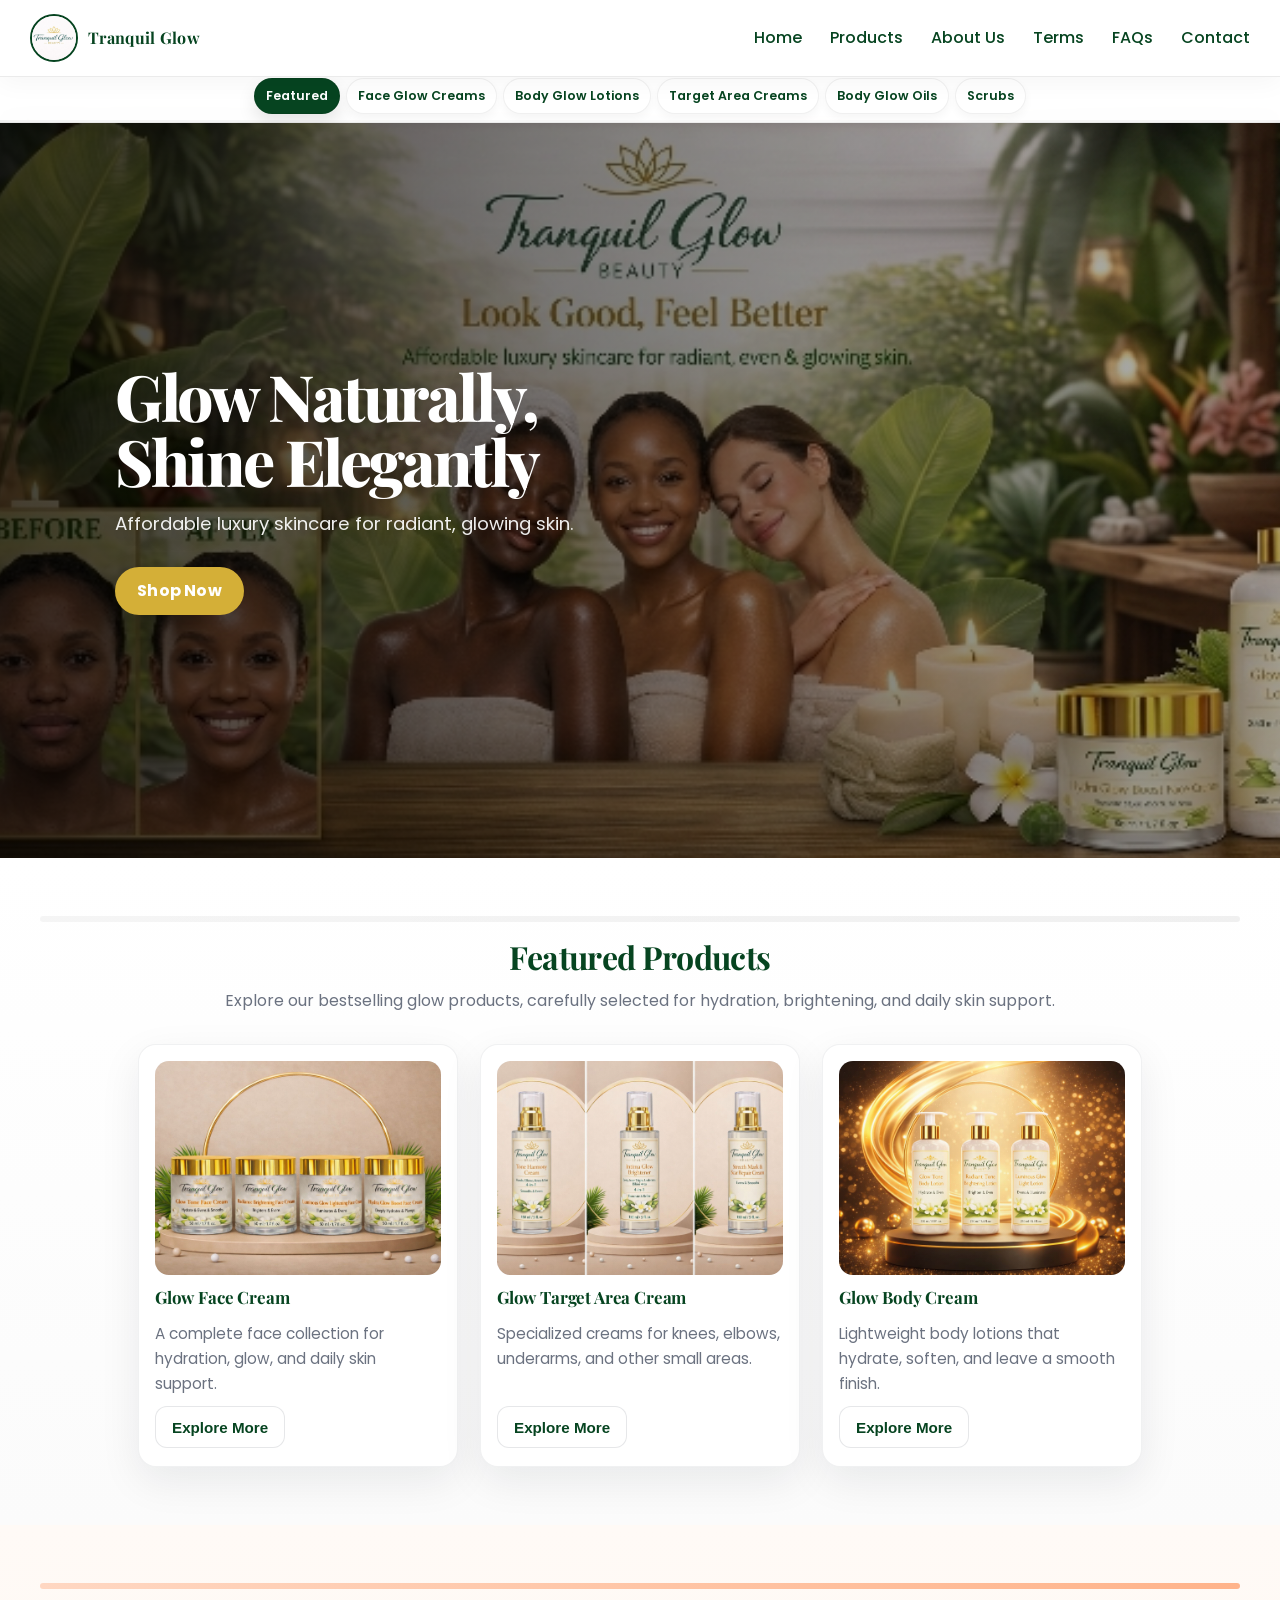
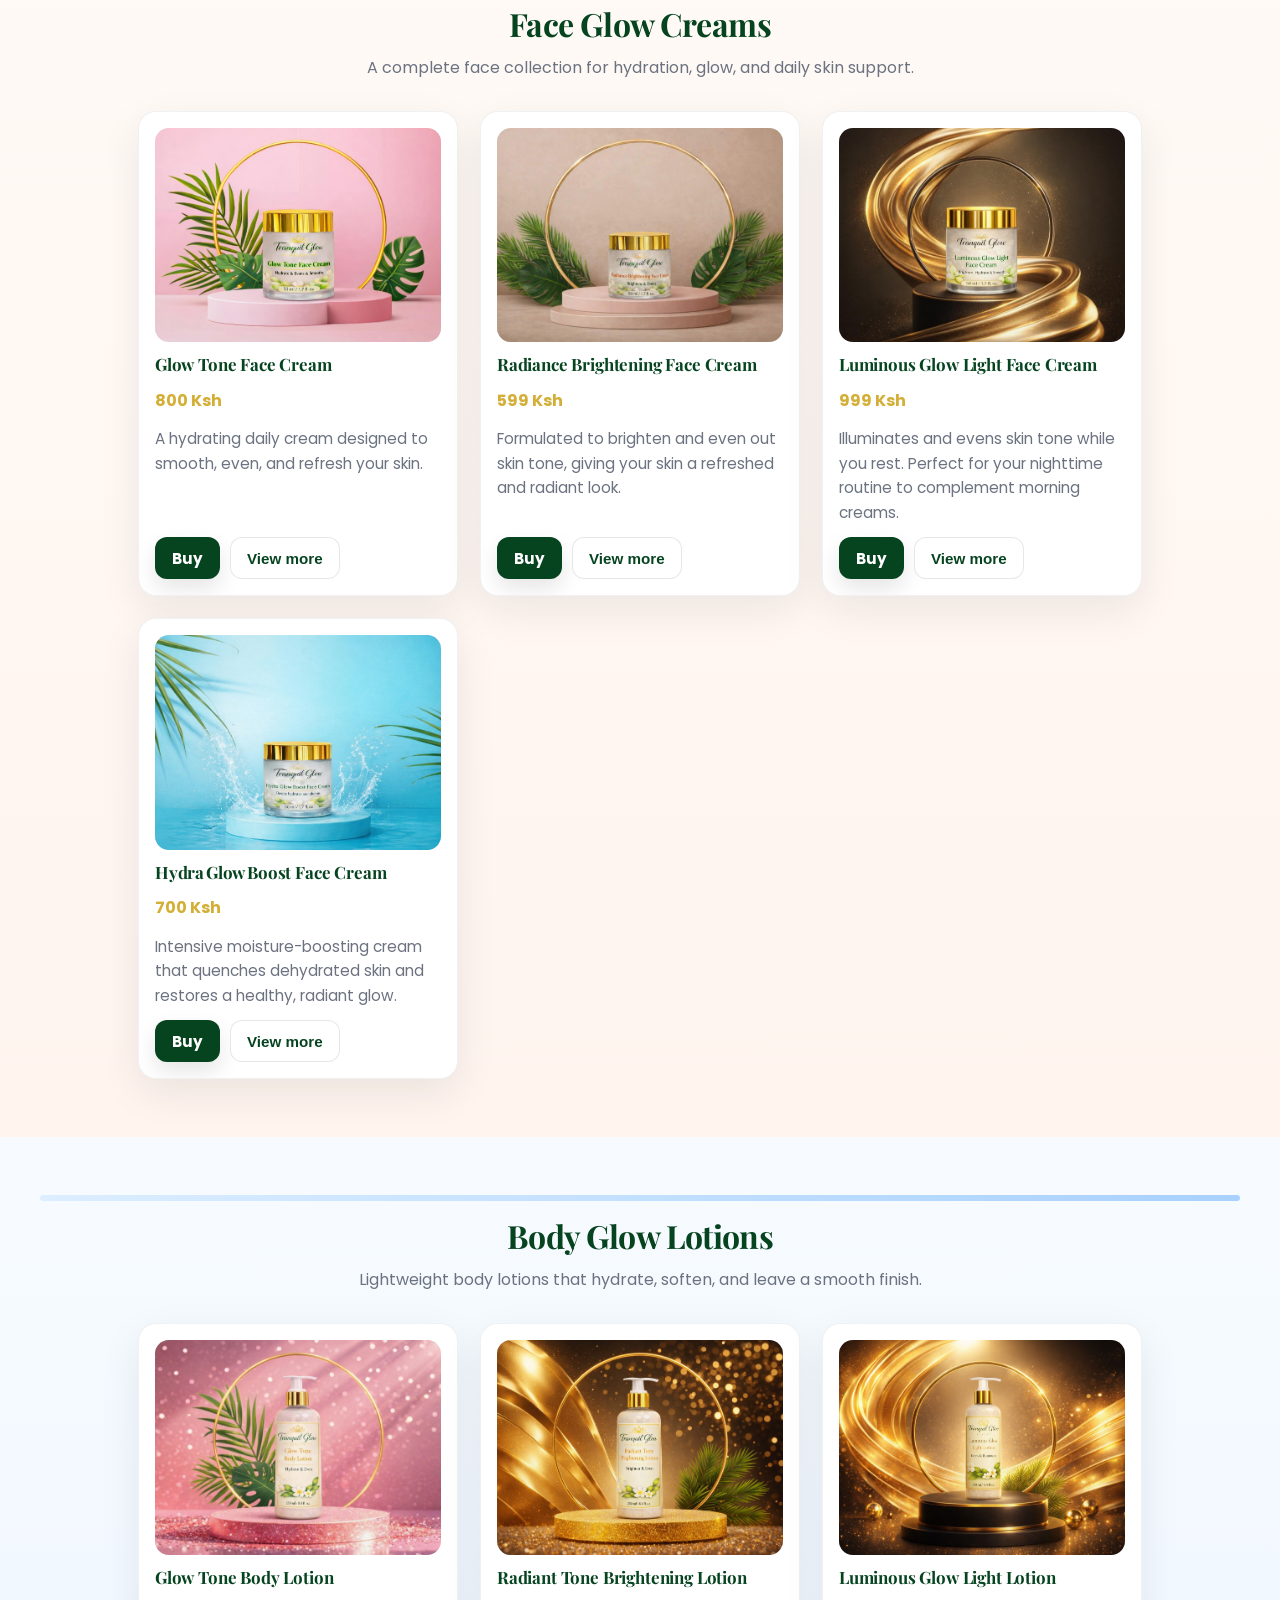
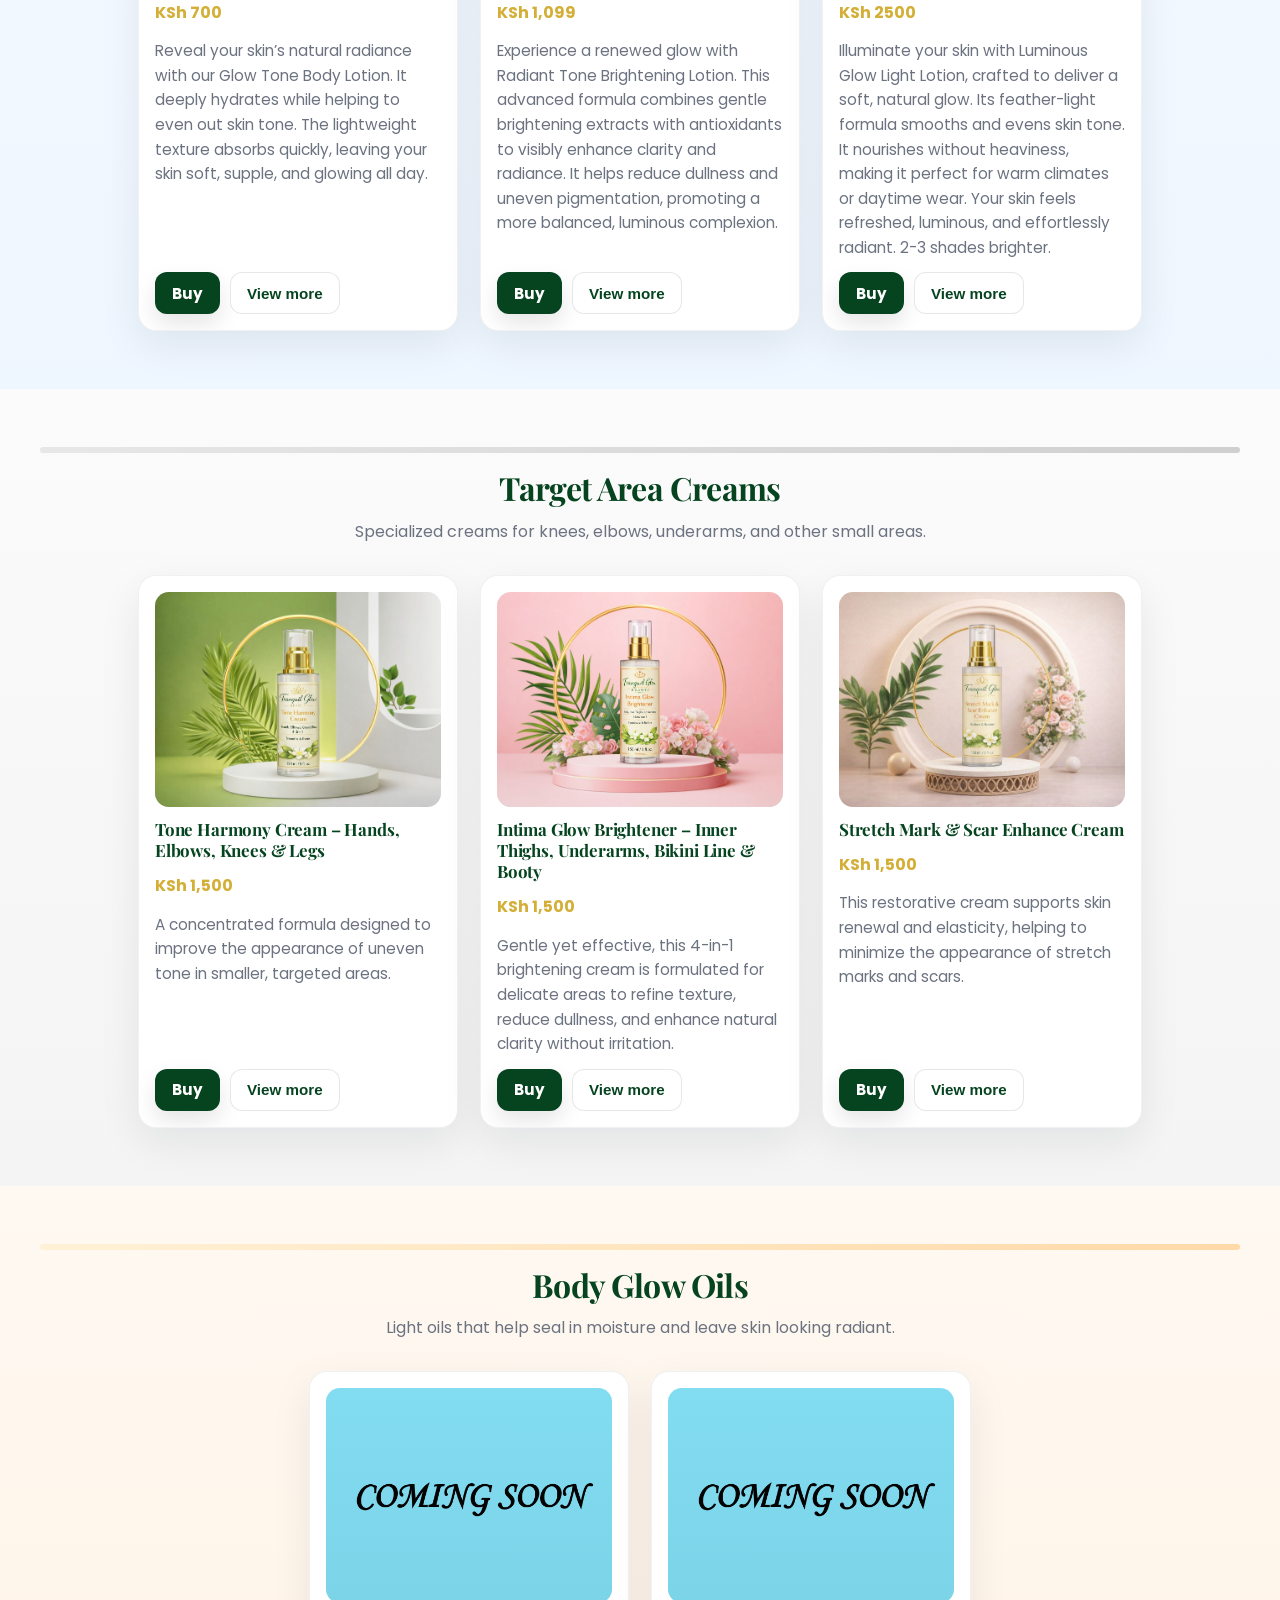
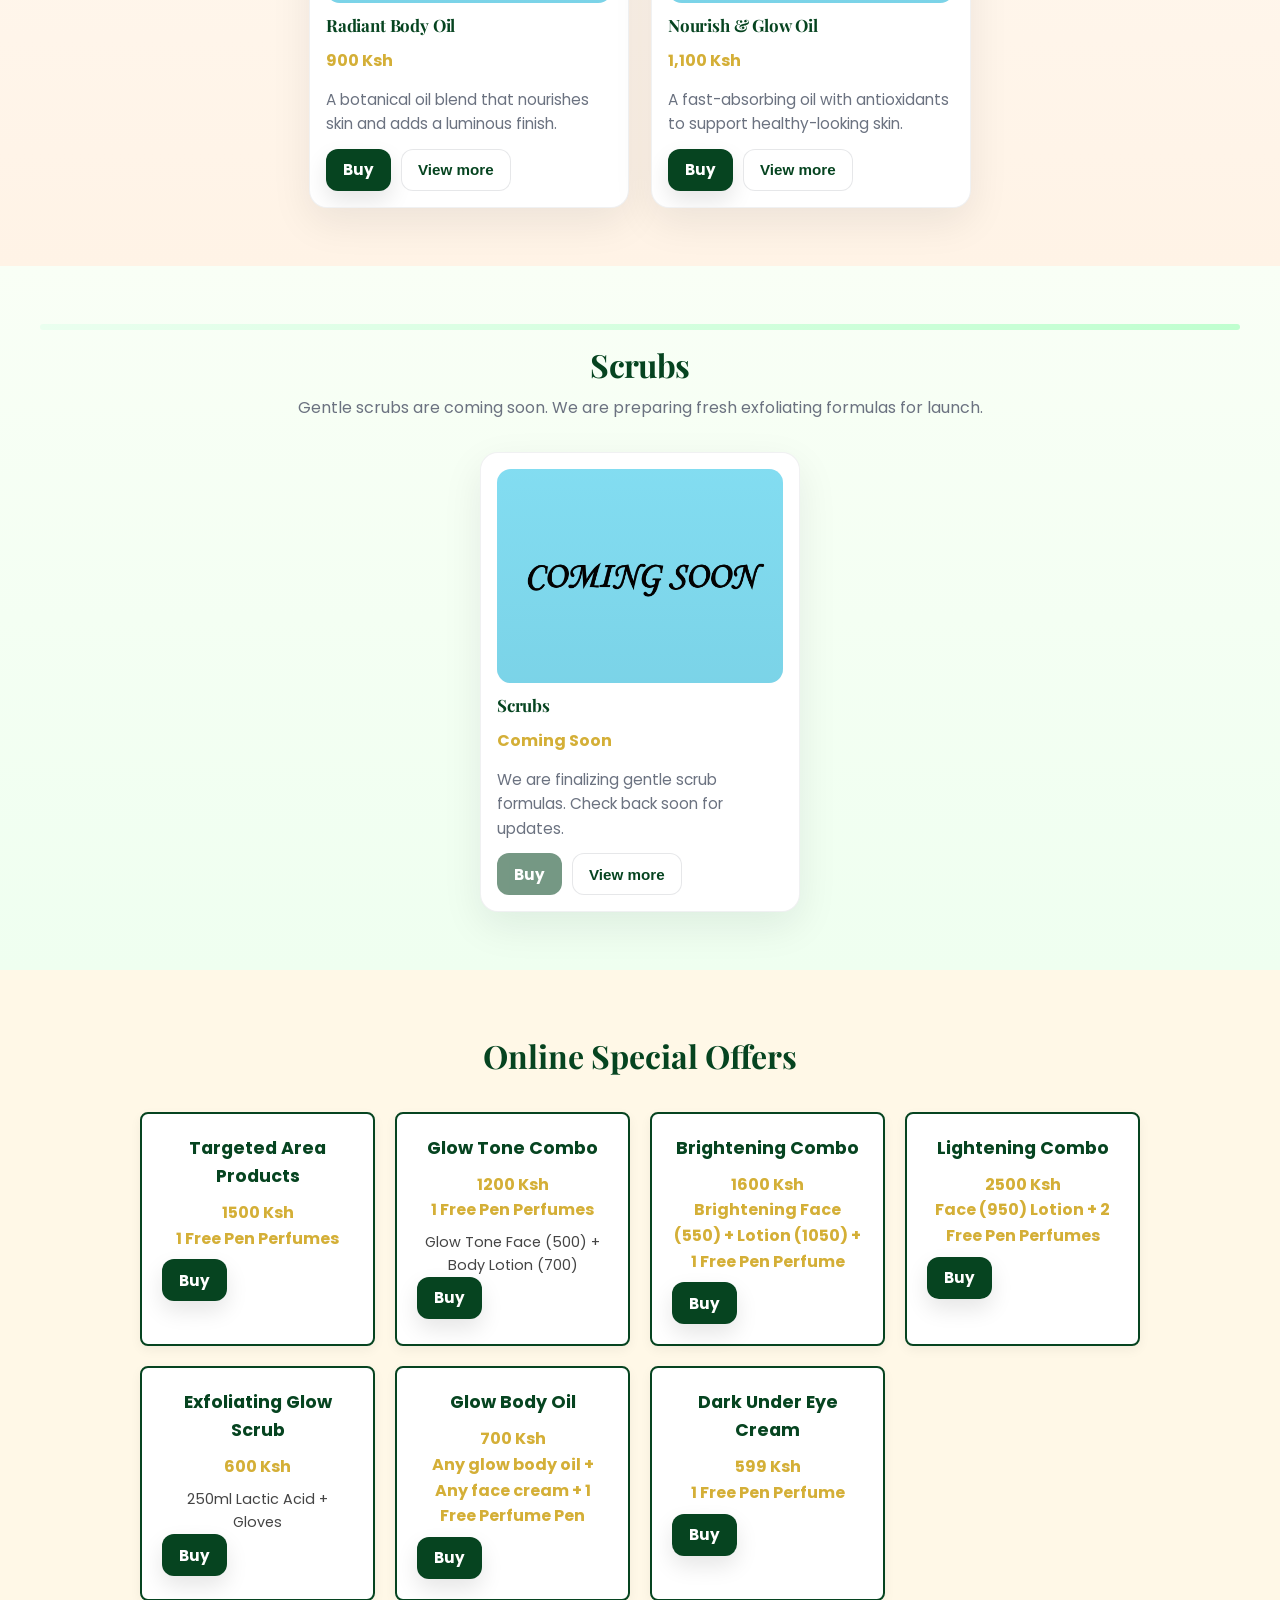
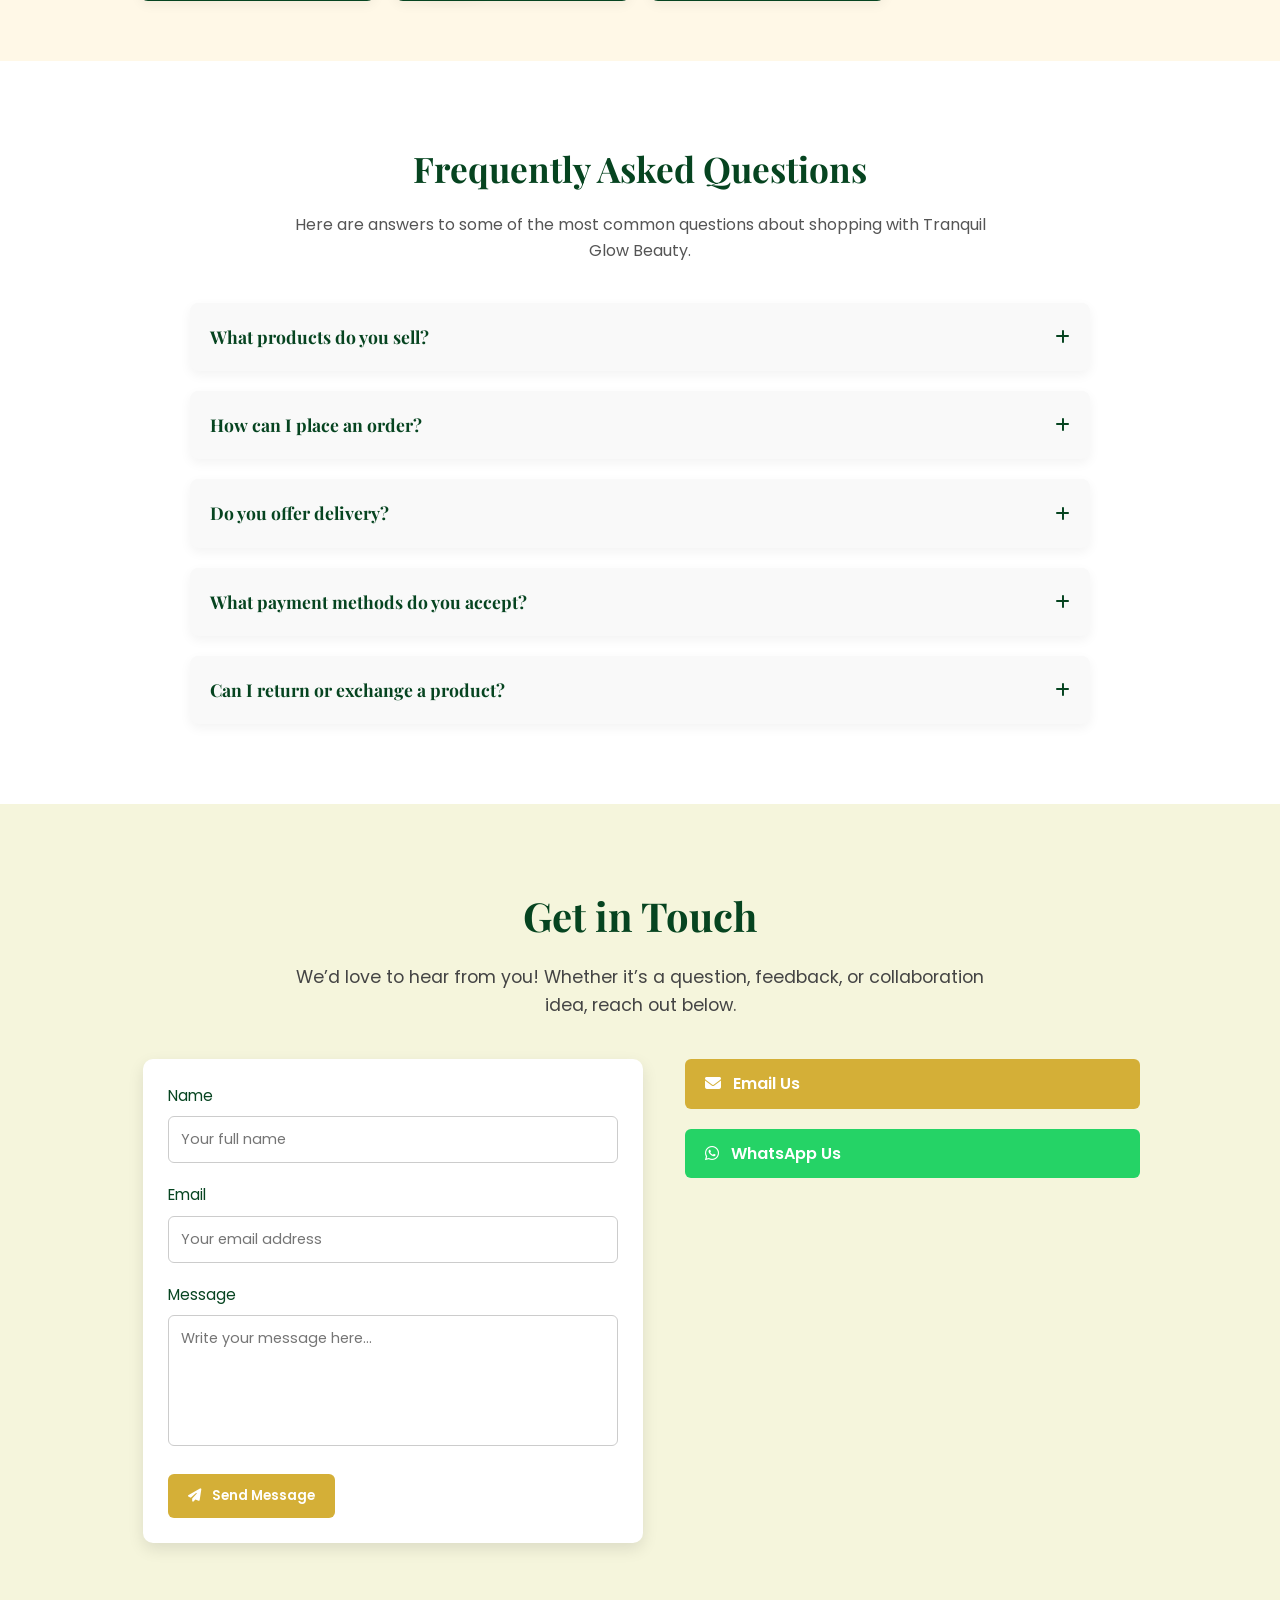
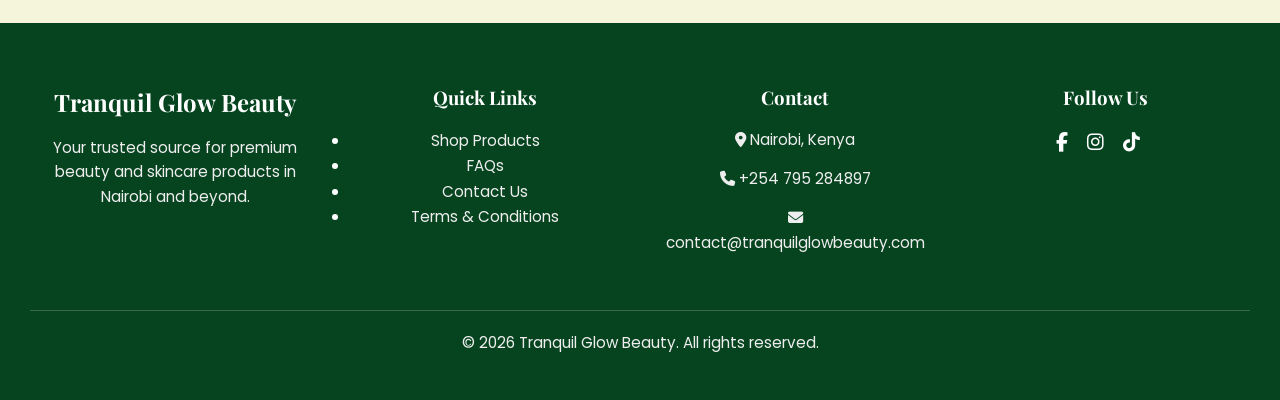
==== commit f2da951d: "Add files via upload" ====
--- a/index.html
+++ b/index.html
@@ -65,6 +65,7 @@
     <li><a href="#faq">FAQs</a></li>
     <li><a href="#contact">Contact</a></li>
   </ul>
+  
 
   <button class="menu-toggle" aria-label="Open menu">
     <i class="fas fa-bars"></i>
@@ -205,7 +206,7 @@
 
   <h3>Glow Tone Face Cream</h3>
 
-  <p class="price">500 Ksh</p>
+  <p class="price">800 Ksh</p>
 
   <p class="summary">
     A hydrating daily cream designed to smooth, even, and refresh your skin.
@@ -214,7 +215,7 @@
   <div class="actions">
     <a 
       class="btn-buy" 
-      href="https://wa.me/254795284897?text=Hello%20Tranquil,%20I%20would%20like%20to%20buy%20Glow%20Tone%20Face%20Cream%20(500%20Ksh)."
+      href="https://wa.me/254795284897?text=Hello%20Tranquil,%20I%20would%20like%20to%20buy%20Glow%20Tone%20Face%20Cream%20(800%20Ksh)."
       target="_blank"
       rel="noopener"
     >
@@ -754,29 +755,31 @@
      START OFFERS SECTION
      =========================== -->
 <section id="offers" class="offers">
-  <h2>Special Offers</h2>
+  <h2>Online Special Offers</h2>
   <div class="offer-grid">
 
   <!-- OFFER 1 -->
 <div class="offer-card">
   <h3>Targeted Area Products</h3>
-  <p class="price">1500 Ksh + 2 Pen Perfumes</p>
+  <p class="price">1500 Ksh <br>1 Free Pen Perfumes</p>
   
   <div class="actions">
-    <a class="btn-buy" href="https://wa.me/254795284897?text=Hello%20Tranquil,%20I%20would%20like%20to%20buy%20Offer%201:%20Targeted%20Area%20Products%20(1500%20Ksh%20+%202%20Pen%20Perfumes).">
+    <a class="btn-buy" 
+       href="https://wa.me/254795284897?text=Hello%20Tranquility,%20I%20would%20like%20to%20Buy%20Targeted%20Area%20Products%20-%201500%20Ksh%20+%20Free%20Pen%20Perfumes">
       Buy
     </a>        
   </div>
 </div>
 
-    <!-- OFFER 2 -->
+<!-- OFFER 2 -->
 <div class="offer-card">
   <h3>Glow Tone Combo</h3>
-  <p class="price">1200 Ksh + 2 Pen Perfumes</p>
+  <p class="price">1200 Ksh <br>1 Free Pen Perfumes</p>
   <p class="details">Glow Tone Face (500) + Body Lotion (700)</p>
   
   <div class="actions">
-    <a class="btn-buy" href="https://wa.me/254795284897?text=Hello%20Tranquil,%20I%20would%20like%20to%20buy%20Offer%202:%20Glow%20Tone%20Combo%20(1200%20Ksh%20+%202%20Pen%20Perfumes).">
+    <a class="btn-buy" 
+       href="https://wa.me/254795284897?text=Hello%20Tranquility,%20I%20would%20like%20to%20Buy%20Glow%20Tone%20Combo%20-%201200%20Ksh%20(Glow%20Tone%20Face%20500%20+%20Body%20Lotion%20700)%20+%20Free%20Pen%20Perfumes">
       Buy
     </a>        
   </div>
@@ -785,11 +788,11 @@
 <!-- OFFER 3 -->
 <div class="offer-card">
   <h3>Brightening Combo</h3>
-  <p class="price">1500 Ksh + 2 Pen Perfumes</p>
-  <p class="details">Brightening Face (500) + Lotion (1000)</p>
+  <p class="price">1600 Ksh <br> Brightening Face (550) + Lotion (1050) + 1 Free Pen Perfume</p>
   
   <div class="actions">
-    <a class="btn-buy" href="https://wa.me/254795284897?text=Hello%20Tranquil,%20I%20would%20like%20to%20buy%20Offer%203:%20Brightening%20Combo%20(1500%20Ksh%20+%202%20Pen%20Perfumes).">
+    <a class="btn-buy" 
+       href="https://wa.me/254795284897?text=Hello%20Tranquility,%20I%20would%20like%20to%20Buy%20Brightening%20Combo%20-%201600%20Ksh%20(Brightening%20Face%20550%20+%20Lotion%201050)%20+%20Free%20Pen%20Perfume">
       Buy
     </a>        
   </div>
@@ -798,10 +801,11 @@
 <!-- OFFER 4 -->
 <div class="offer-card">
   <h3>Lightening Combo</h3>
-  <p class="price">2500 Ksh + 3 Pen Perfumes</p>
+  <p class="price">2500 Ksh <br> Face (950) Lotion + 2 Free Pen Perfumes</p>
   
   <div class="actions">
-    <a class="btn-buy" href="https://wa.me/254795284897?text=Hello%20Tranquil,%20I%20would%20like%20to%20buy%20Offer%204:%20Lightening%20Combo%20(2500%20Ksh%20+%203%20Pen%20Perfumes).">
+    <a class="btn-buy" 
+       href="https://wa.me/254795284897?text=Hello%20Tranquility,%20I%20would%20like%20to%20Buy%20Lightening%20Combo%20-%202500%20Ksh%20(Face%20950%20Lotion)%20+%202%20Free%20Pen%20Perfumes">
       Buy
     </a>        
   </div>
@@ -814,7 +818,8 @@
   <p class="details">250ml Lactic Acid + Gloves</p>
   
   <div class="actions">
-    <a class="btn-buy" href="https://wa.me/254795284897?text=Hello%20Tranquil,%20I%20would%20like%20to%20buy%20Offer%205:%20Exfoliating%20Glow%20Scrub%20(600%20Ksh).">
+    <a class="btn-buy" 
+       href="https://wa.me/254795284897?text=Hello%20Tranquility,%20I%20would%20like%20to%20Buy%20Exfoliating%20Glow%20Scrub%20-%20600%20Ksh%20(250ml%20Lactic%20Acid%20+%20Gloves)">
       Buy
     </a>        
   </div>
@@ -823,10 +828,11 @@
 <!-- OFFER 6 -->
 <div class="offer-card">
   <h3>Glow Body Oil</h3>
-  <p class="price">700 Ksh + Pen Perfume</p>
+  <p class="price">700 Ksh <br> Any glow body oil + Any face cream + 1 Free Perfume Pen</p>
   
   <div class="actions">
-    <a class="btn-buy" href="https://wa.me/254795284897?text=Hello%20Tranquil,%20I%20would%20like%20to%20buy%20Offer%206:%20Glow%20Body%20Oil%20(700%20Ksh%20+%20Pen%20Perfume).">
+    <a class="btn-buy" 
+       href="https://wa.me/254795284897?text=Hello%20Tranquility,%20I%20would%20like%20to%20Buy%20Glow%20Body%20Oil%20-%20700%20Ksh%20(Any%20Glow%20Body%20Oil%20+%20Any%20Face%20Cream)%20+%201%20Free%20Perfume%20Pen">
       Buy
     </a>        
   </div>
@@ -835,10 +841,11 @@
 <!-- OFFER 7 -->
 <div class="offer-card">
   <h3>Dark Under Eye Cream</h3>
-  <p class="price">500 Ksh + Pen Perfume</p>
+  <p class="price">599 Ksh <br>1 Free Pen Perfume</p>
   
   <div class="actions">
-    <a class="btn-buy" href="https://wa.me/254795284897?text=Hello%20Tranquil,%20I%20would%20like%20to%20buy%20Offer%207:%20Dark%20Under%20Eye%20Cream%20(500%20Ksh%20+%20Pen%20Perfume).">
+    <a class="btn-buy" 
+       href="https://wa.me/254795284897?text=Hello%20Tranquility,%20I%20would%20like%20to%20Buy%20Dark%20Under%20Eye%20Cream%20-%20599%20Ksh%20+%20Free%20Pen%20Perfume">
       Buy
     </a>        
   </div>
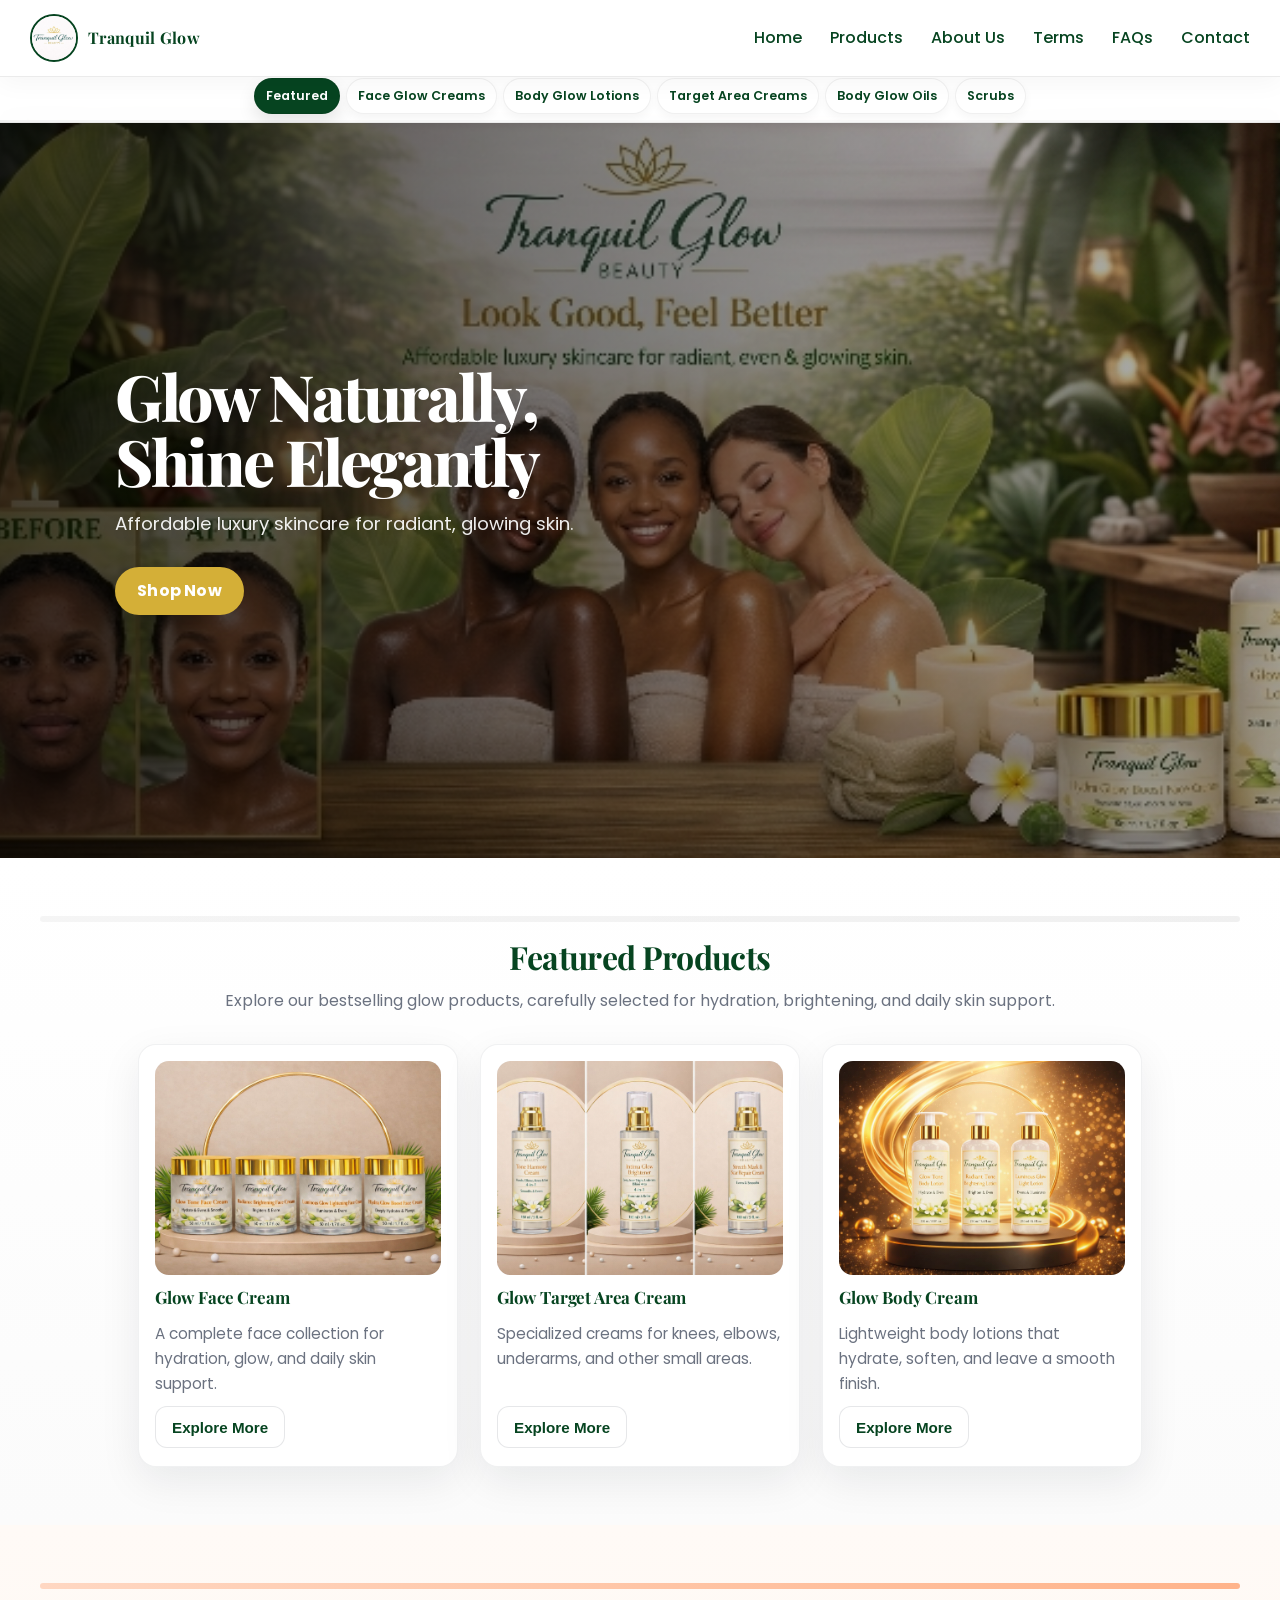
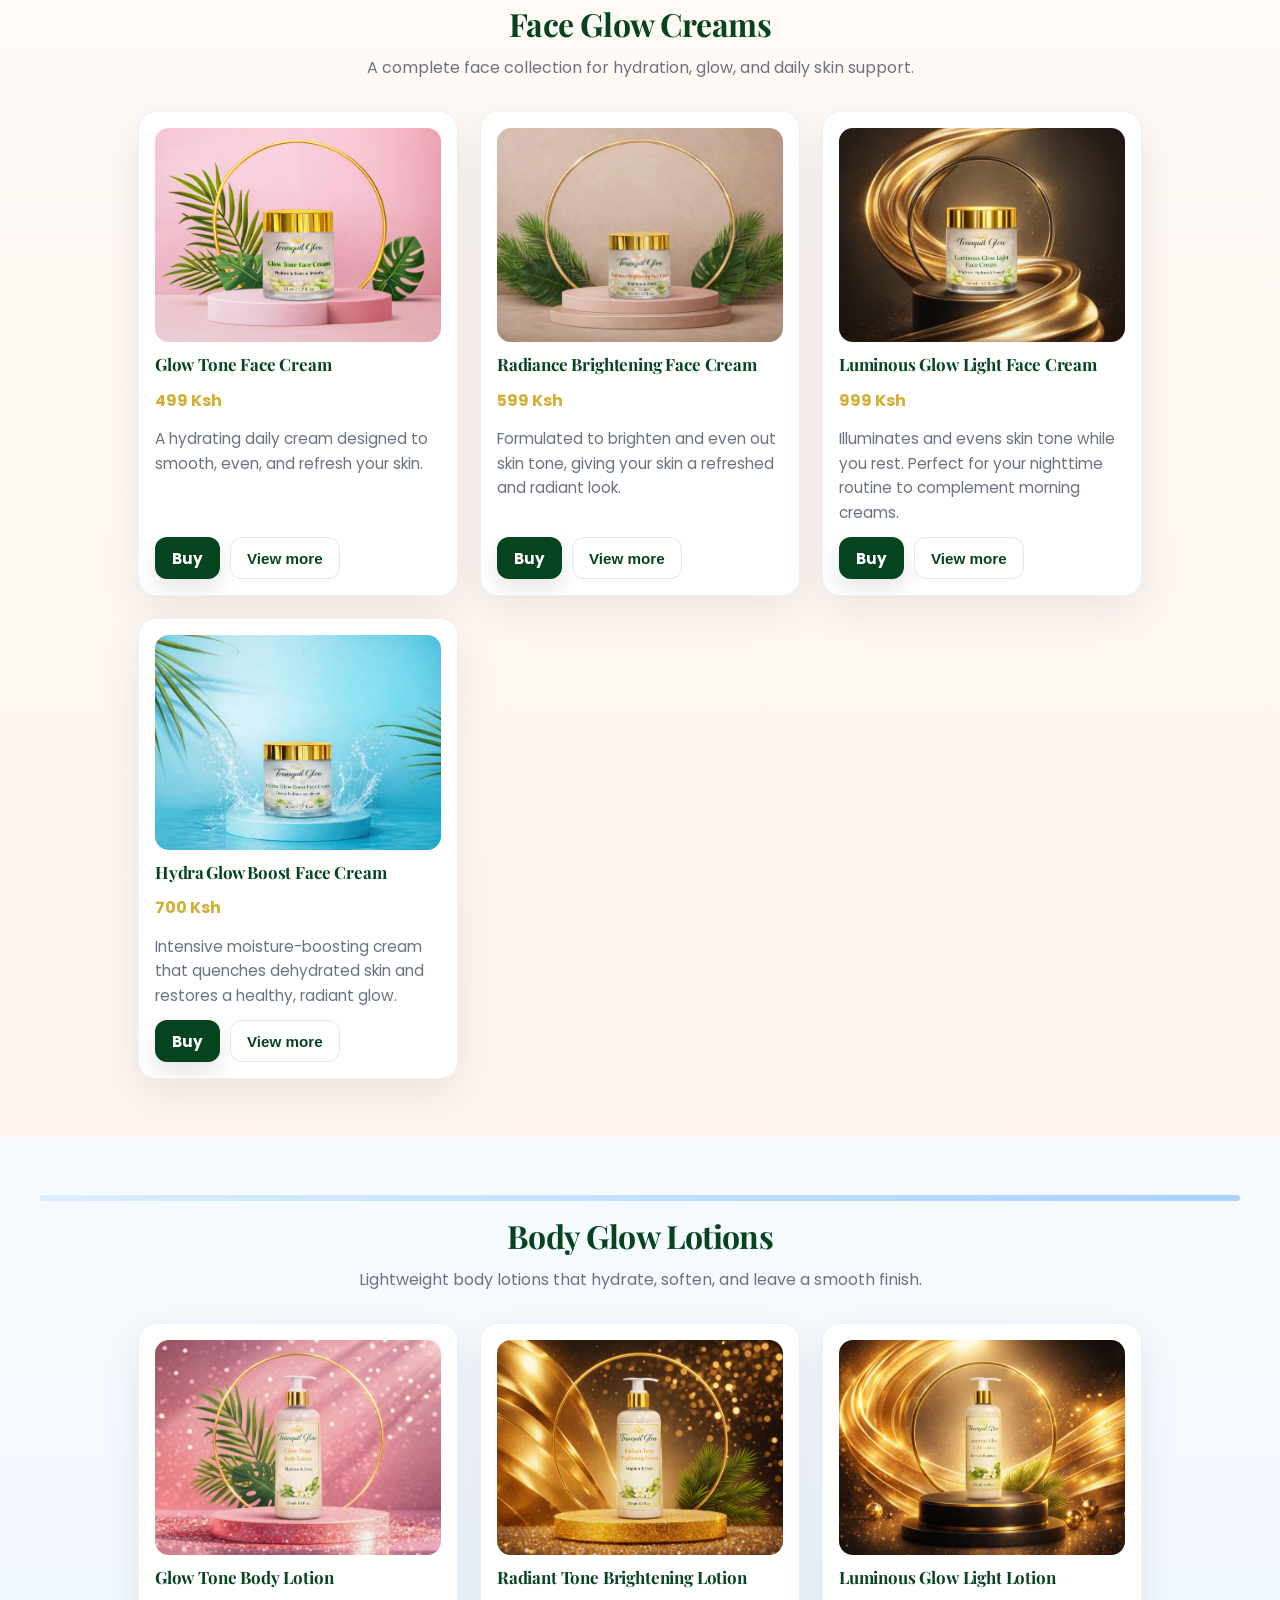
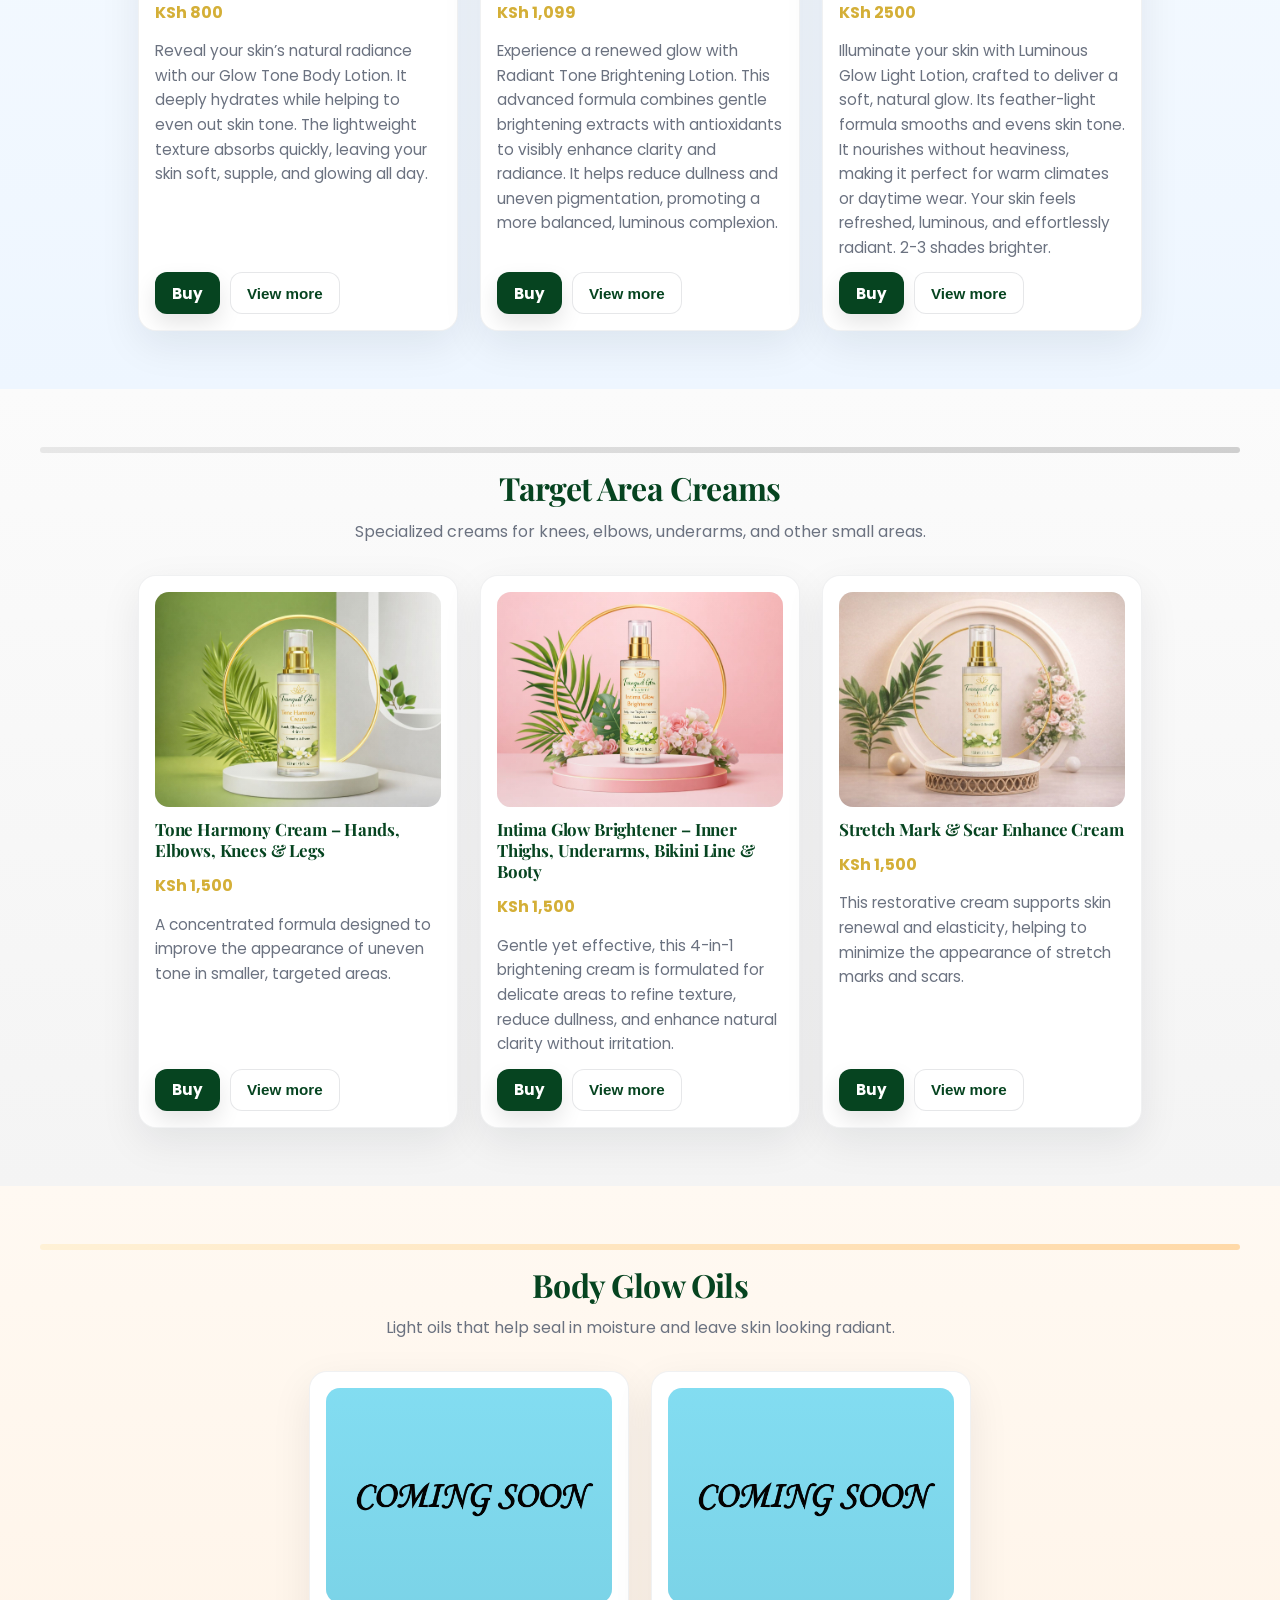
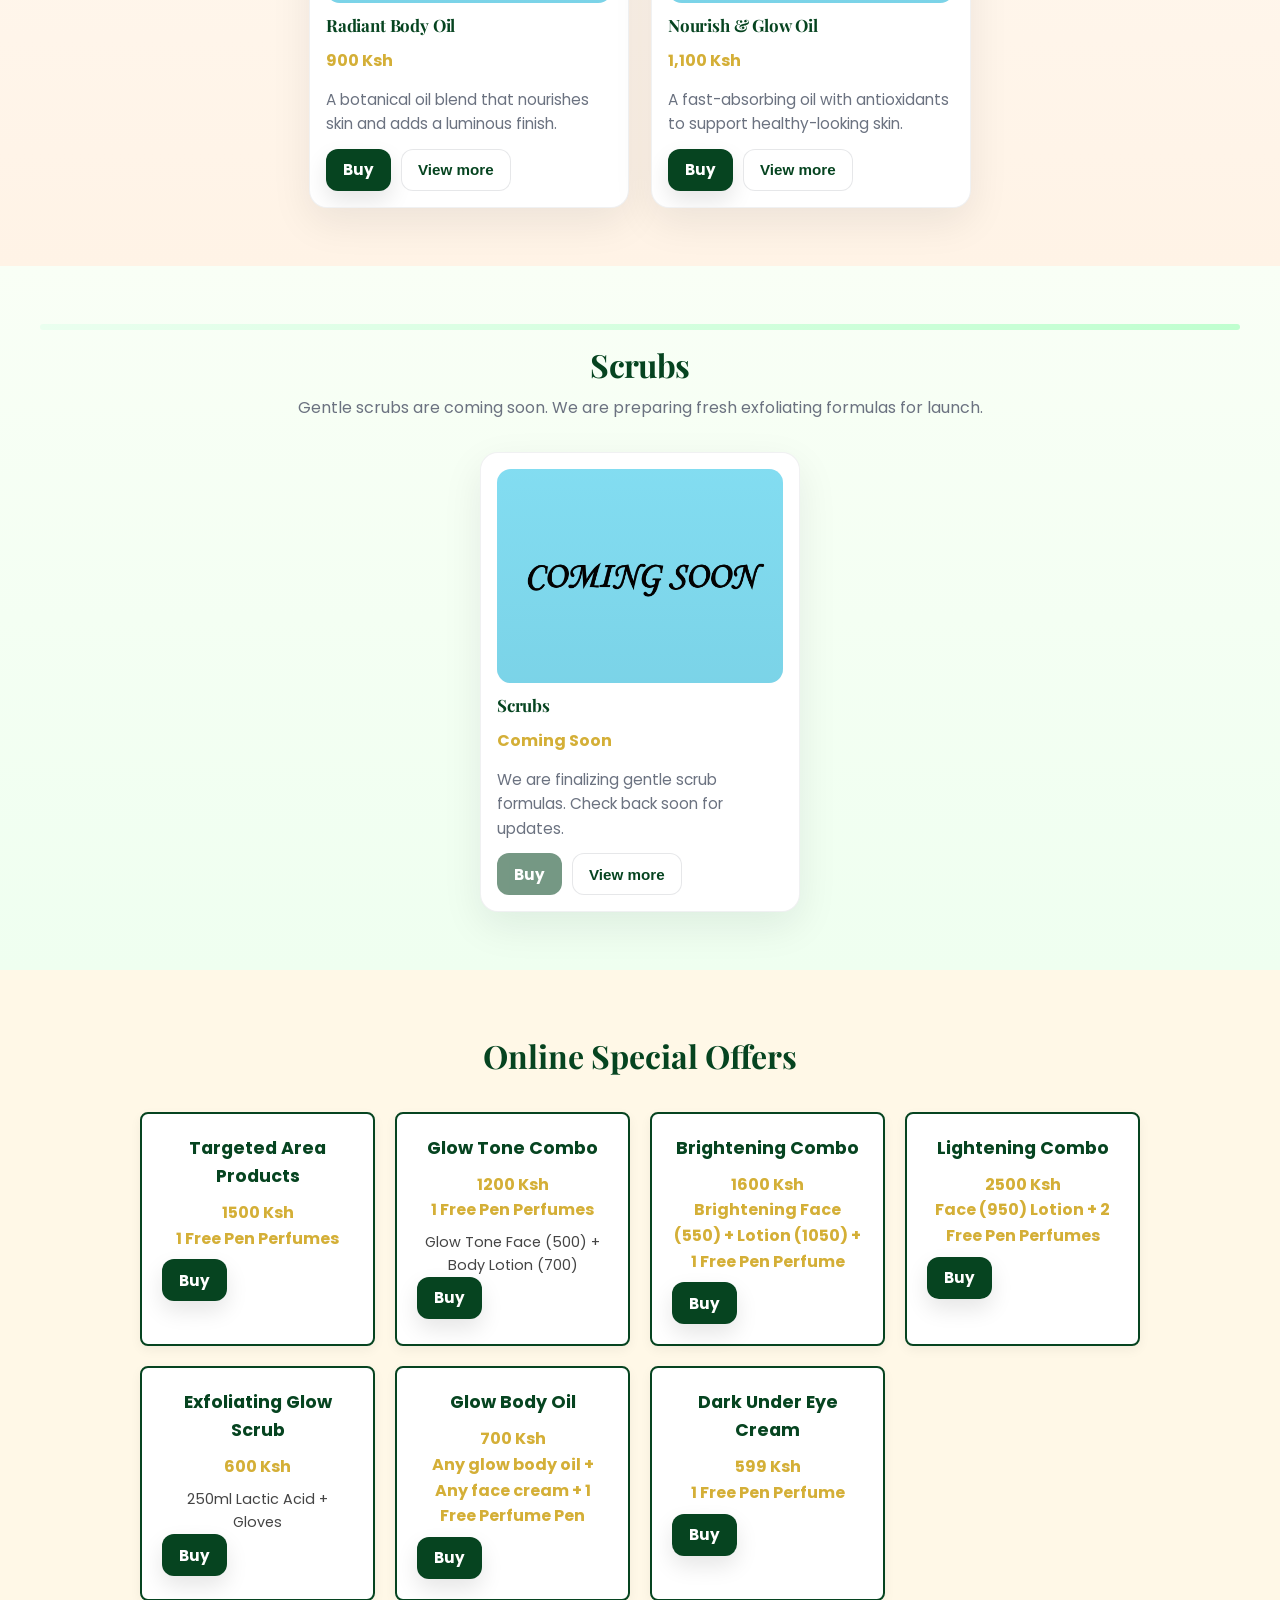
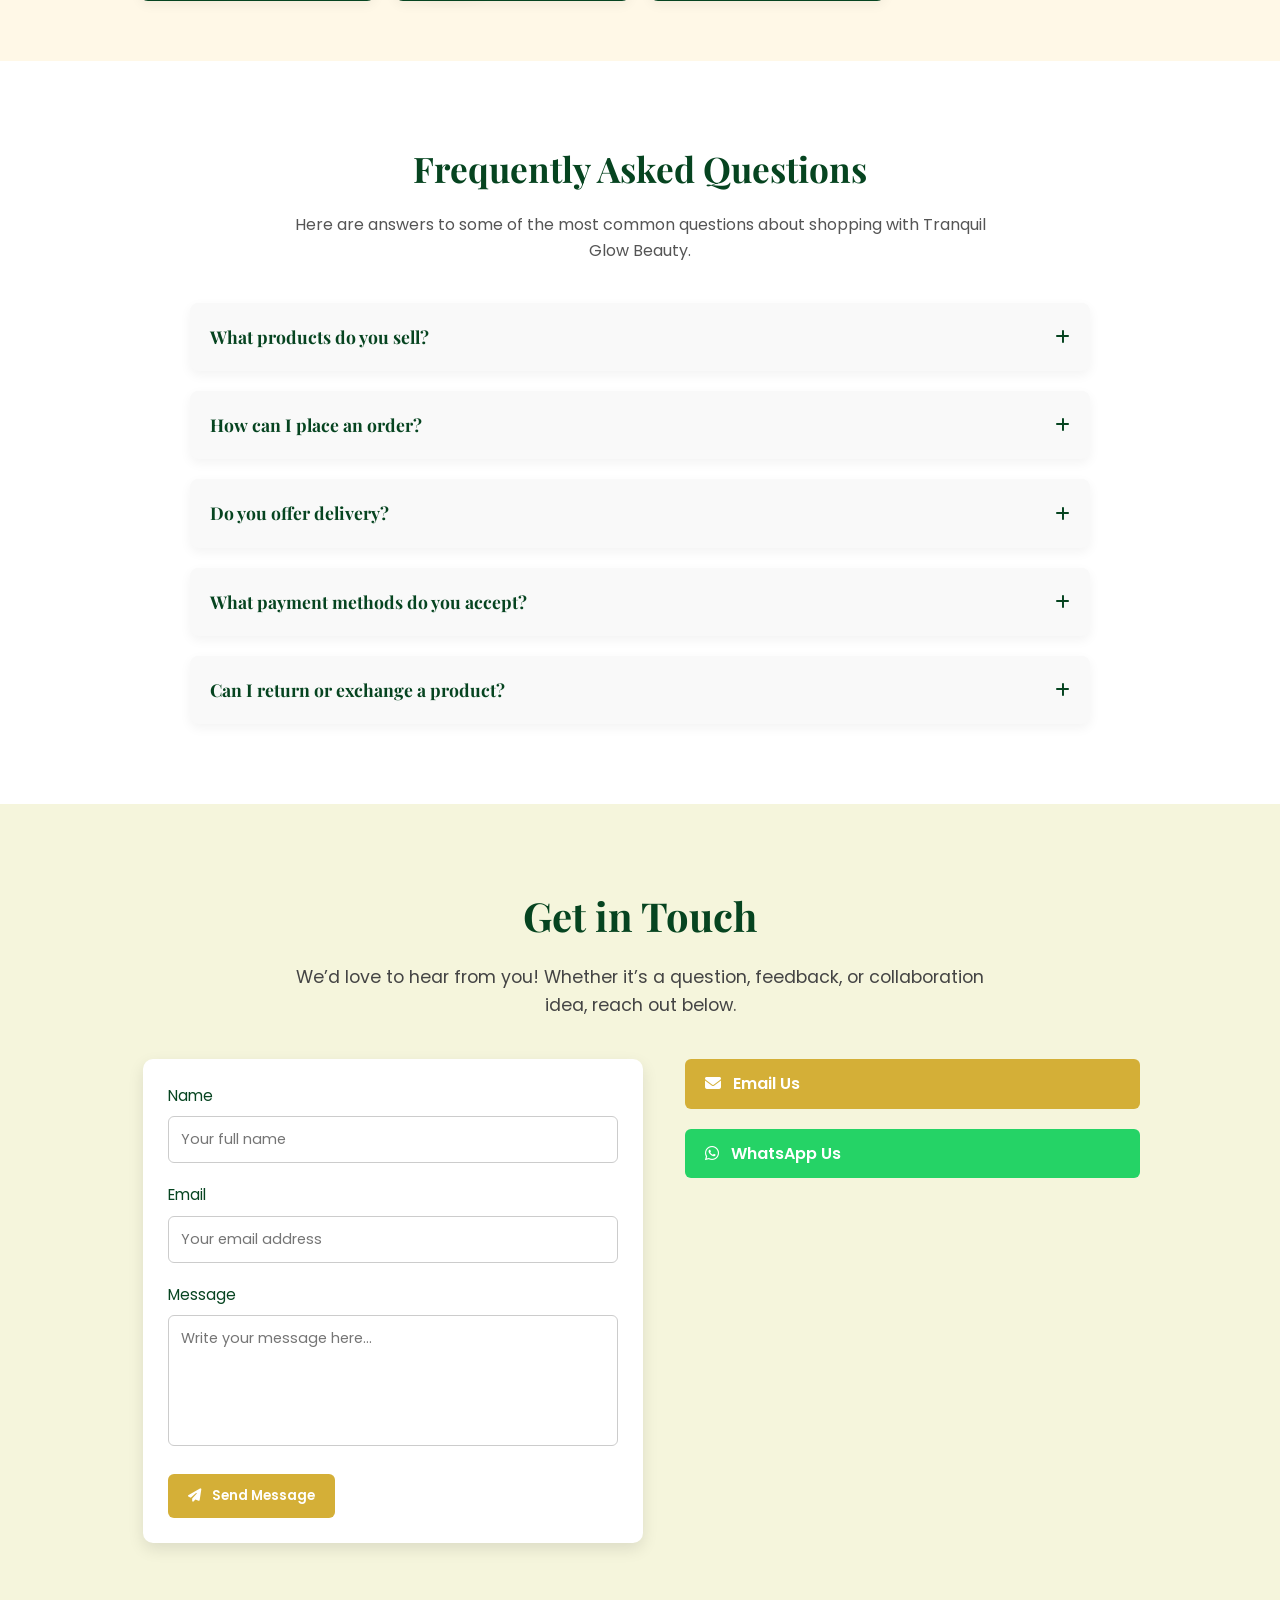
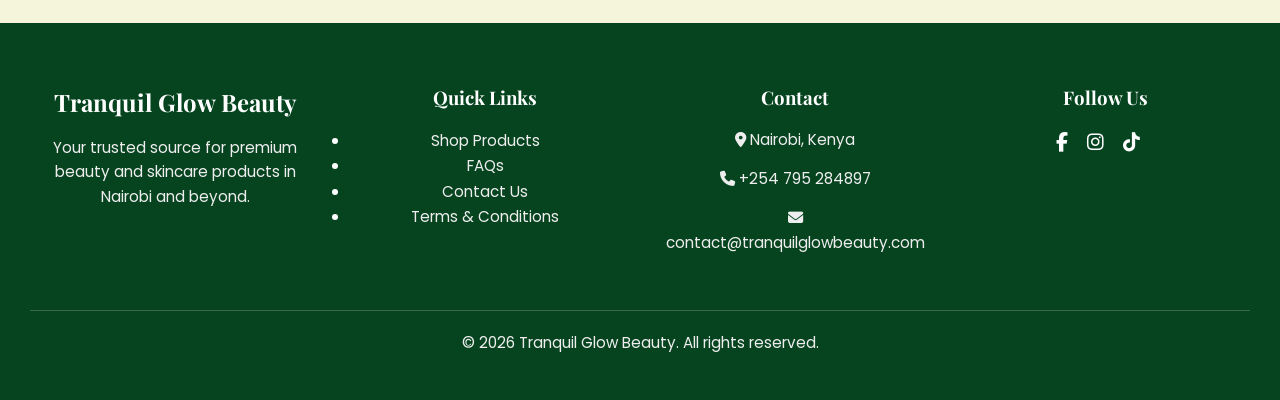
==== commit 0be22665: "Add files via upload" ====
--- a/index.html
+++ b/index.html
@@ -206,7 +206,7 @@
 
   <h3>Glow Tone Face Cream</h3>
 
-  <p class="price">800 Ksh</p>
+  <p class="price">499 Ksh</p>
 
   <p class="summary">
     A hydrating daily cream designed to smooth, even, and refresh your skin.
@@ -215,7 +215,7 @@
   <div class="actions">
     <a 
       class="btn-buy" 
-      href="https://wa.me/254795284897?text=Hello%20Tranquil,%20I%20would%20like%20to%20buy%20Glow%20Tone%20Face%20Cream%20(800%20Ksh)."
+      href="https://wa.me/254795284897?text=Hello%20Tranquil,%20I%20would%20like%20to%20buy%20Glow%20Tone%20Face%20Cream%20(499%20Ksh)."
       target="_blank"
       rel="noopener"
     >
@@ -399,7 +399,7 @@
 
   <h3>Glow Tone Body Lotion</h3>
 
-  <p class="price">KSh 700</p>
+  <p class="price">KSh 800</p>
 
   <p class="summary">
     Reveal your skin’s natural radiance with our Glow Tone Body Lotion. It deeply hydrates while helping to even out skin tone. The lightweight texture absorbs quickly, leaving your skin soft, supple, and glowing all day.
@@ -408,7 +408,7 @@
   <div class="actions">
     <a 
       class="btn-buy" 
-      href="https://wa.me/254795284897?text=Hello%20Tranquil,%20I%20would%20like%20to%20buy%20Glow%20Tone%20Body%20Lotion%20(KSh%20700)."
+      href="https://wa.me/254795284897?text=Hello%20Tranquil,%20I%20would%20like%20to%20buy%20Glow%20Tone%20Body%20Lotion%20(KSh%20800)."
       target="_blank"
       rel="noopener"
     >
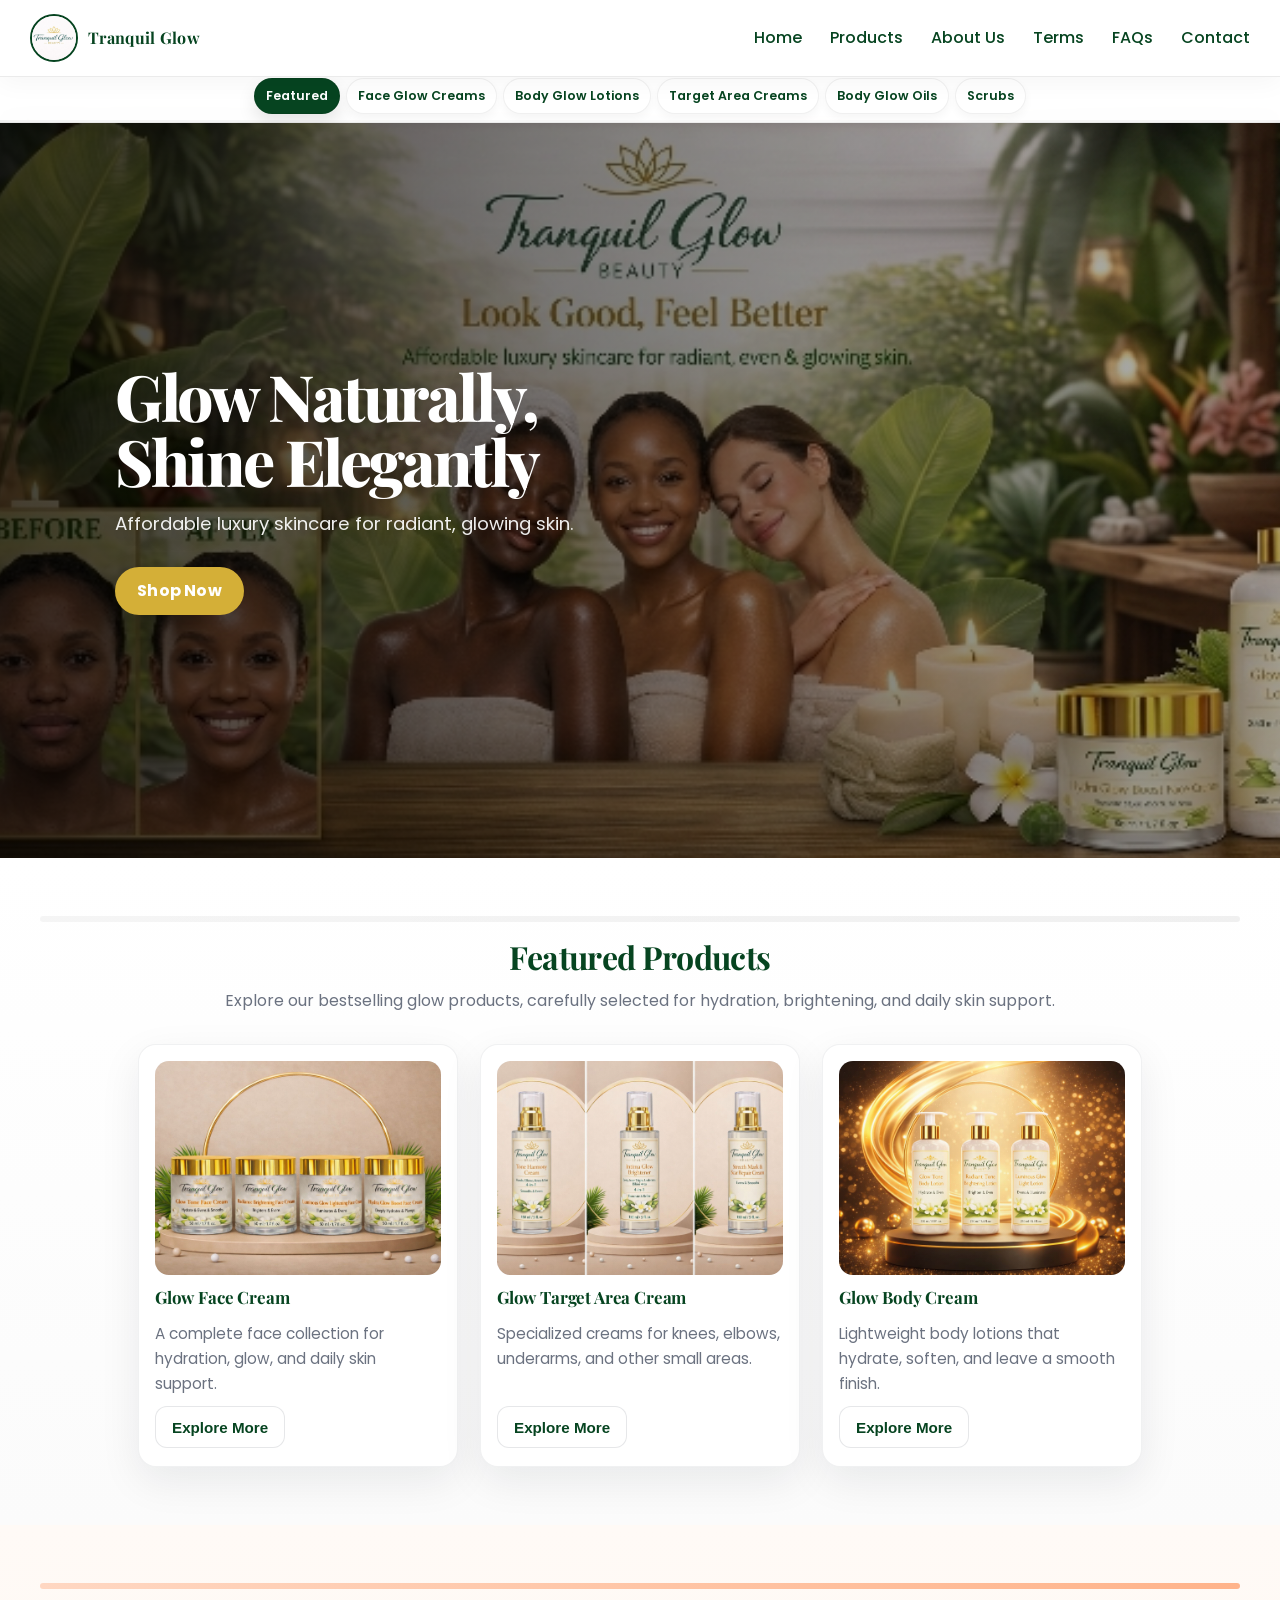
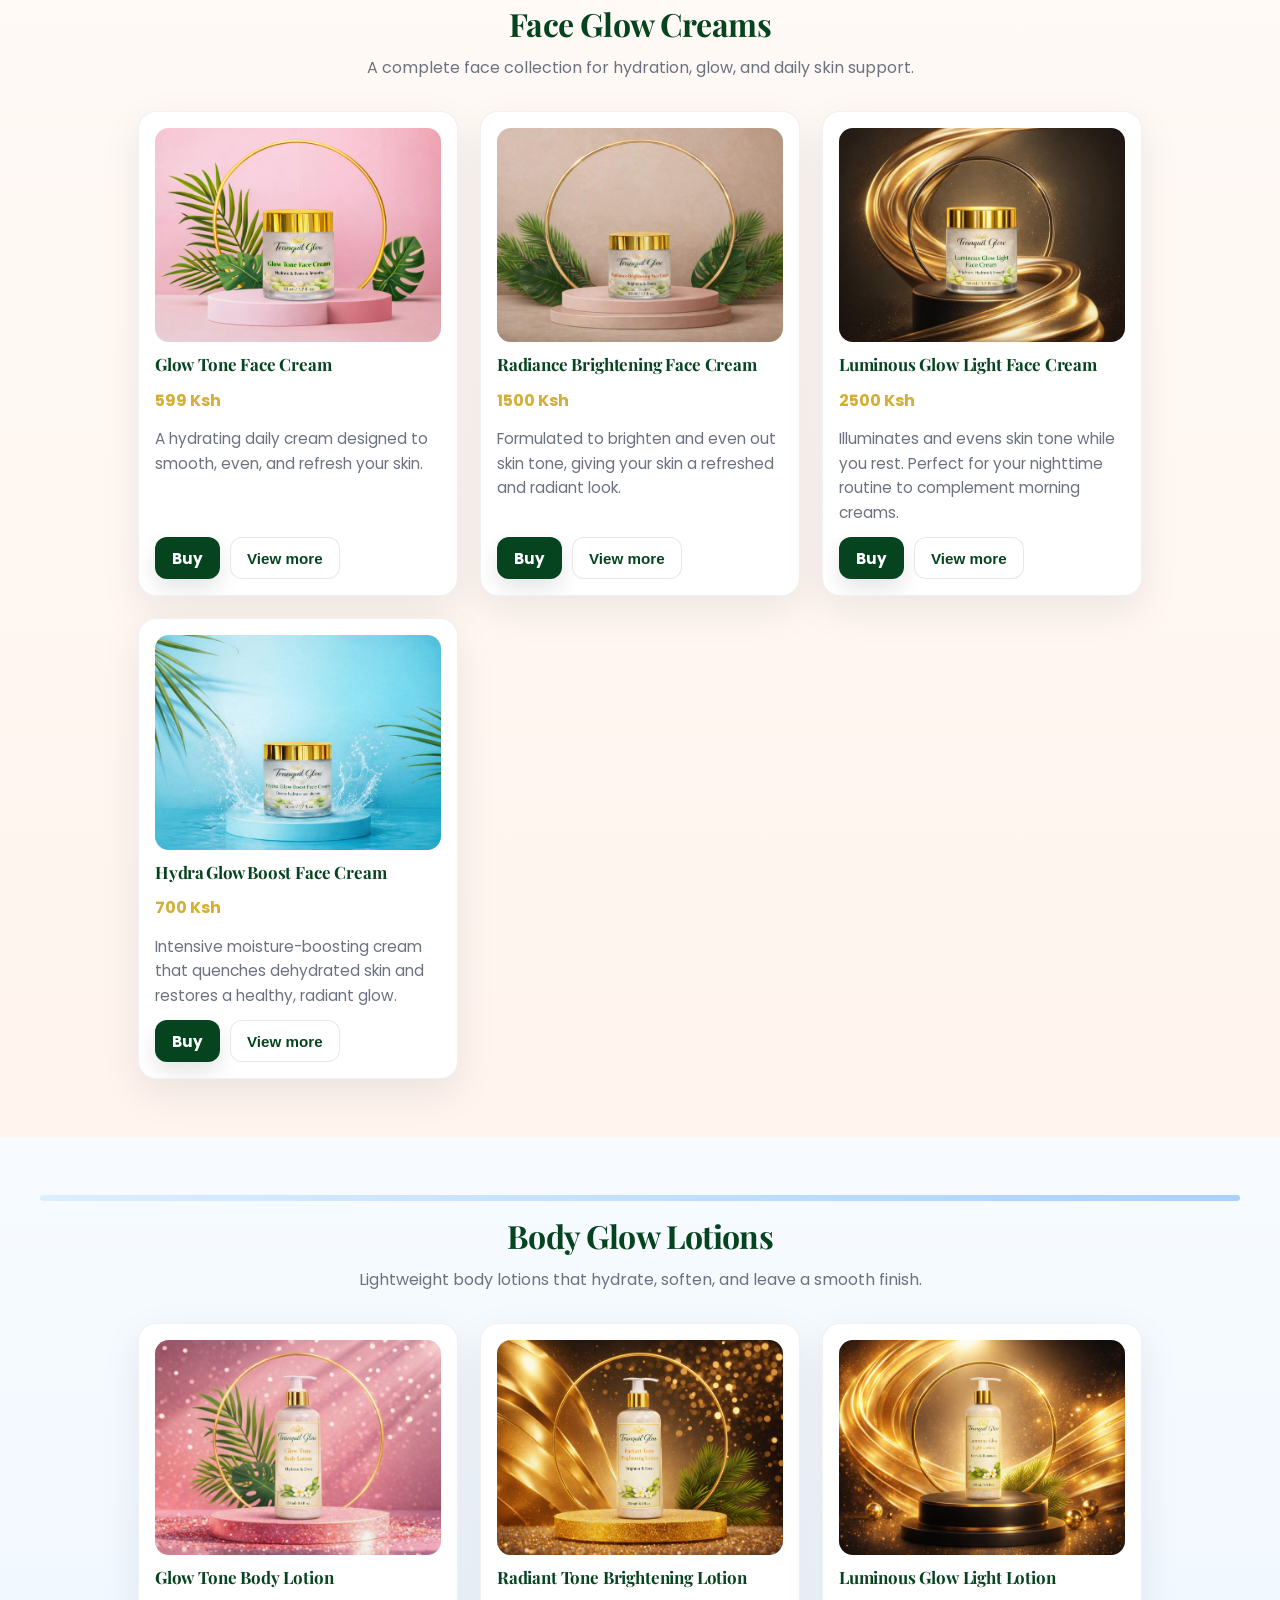
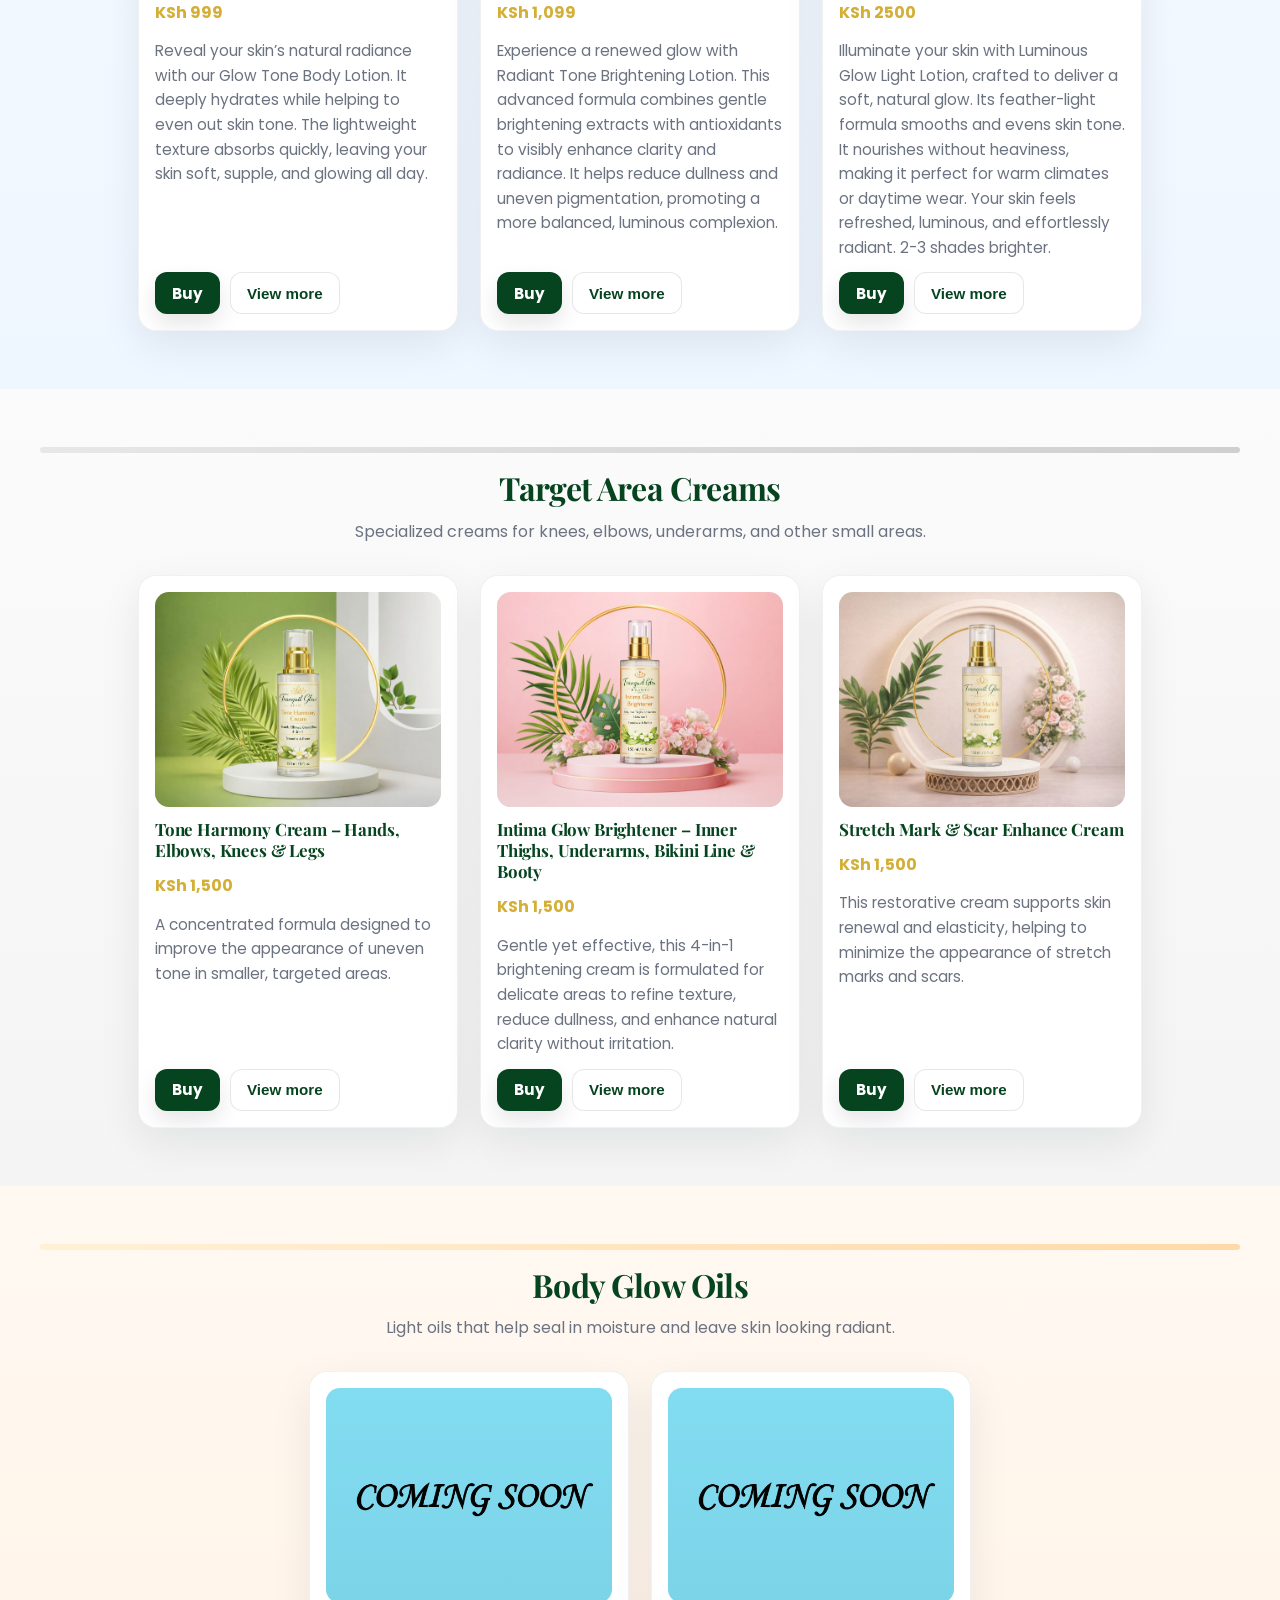
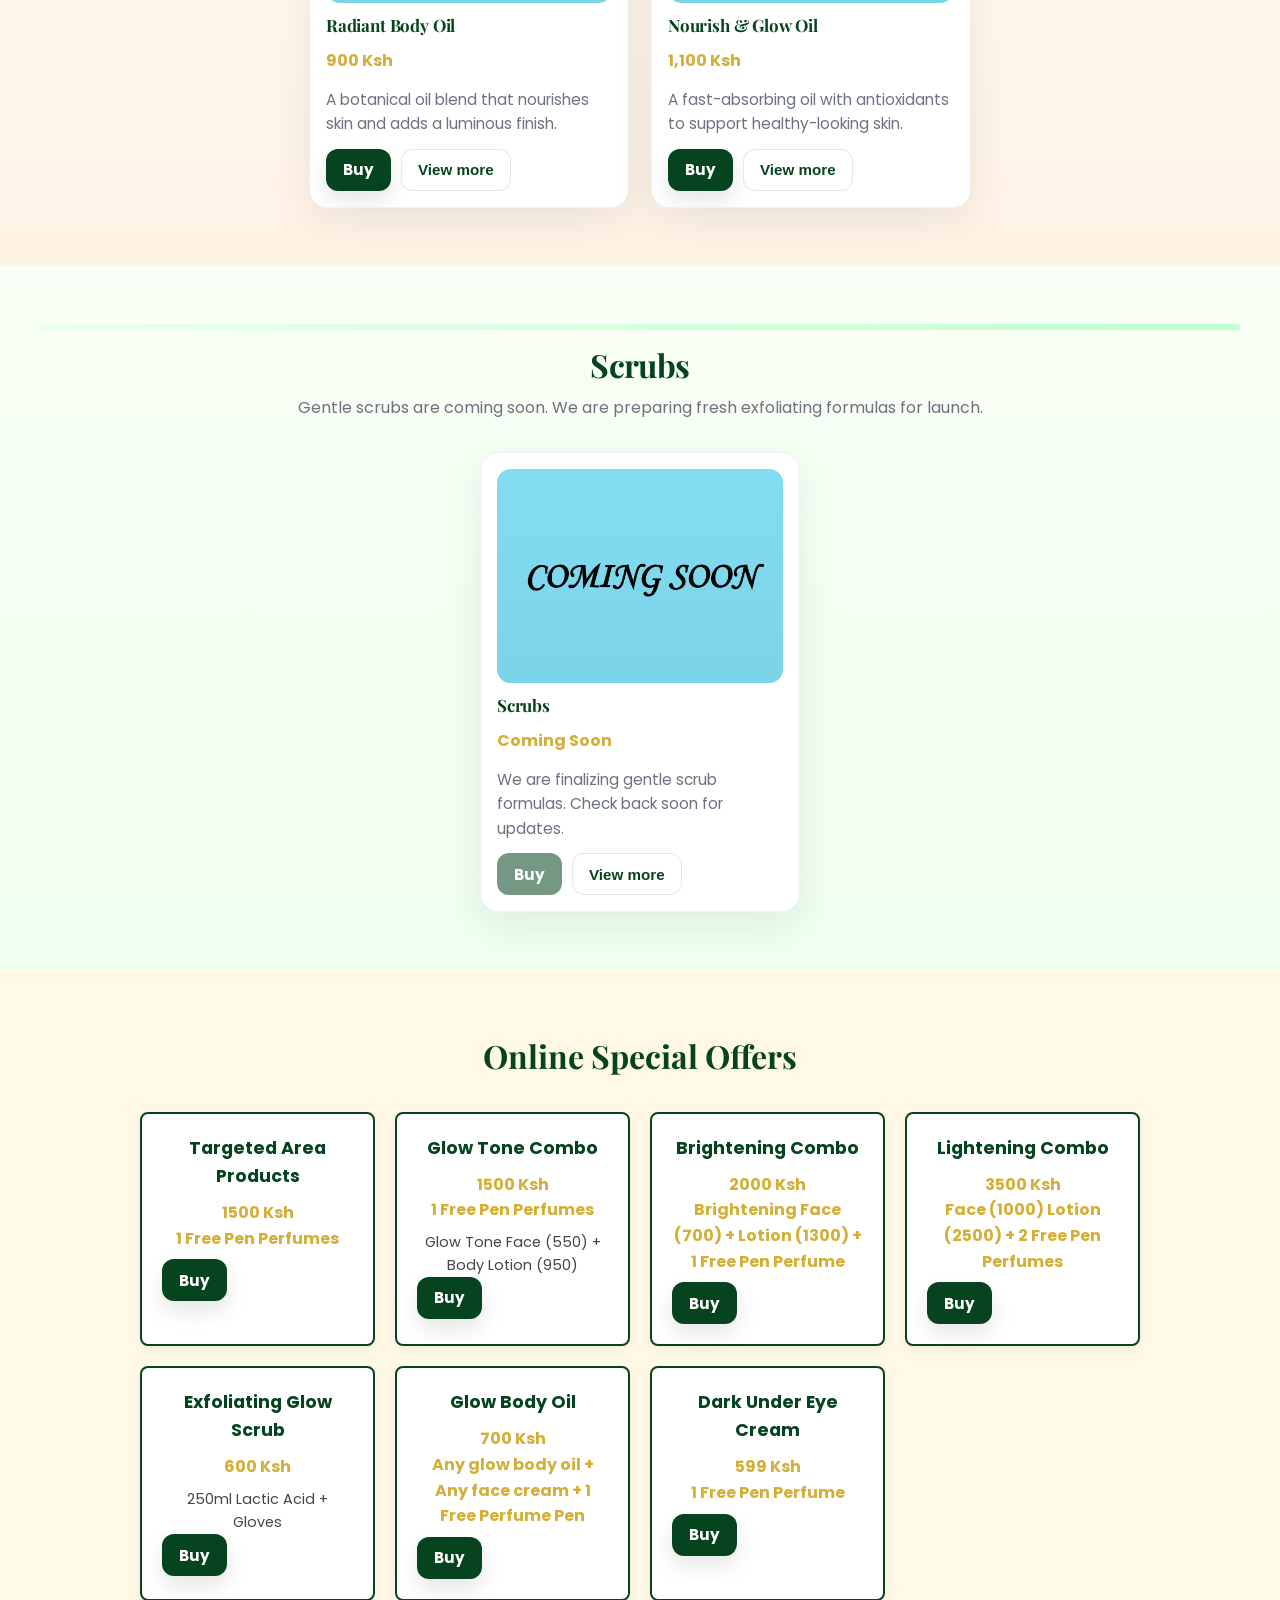
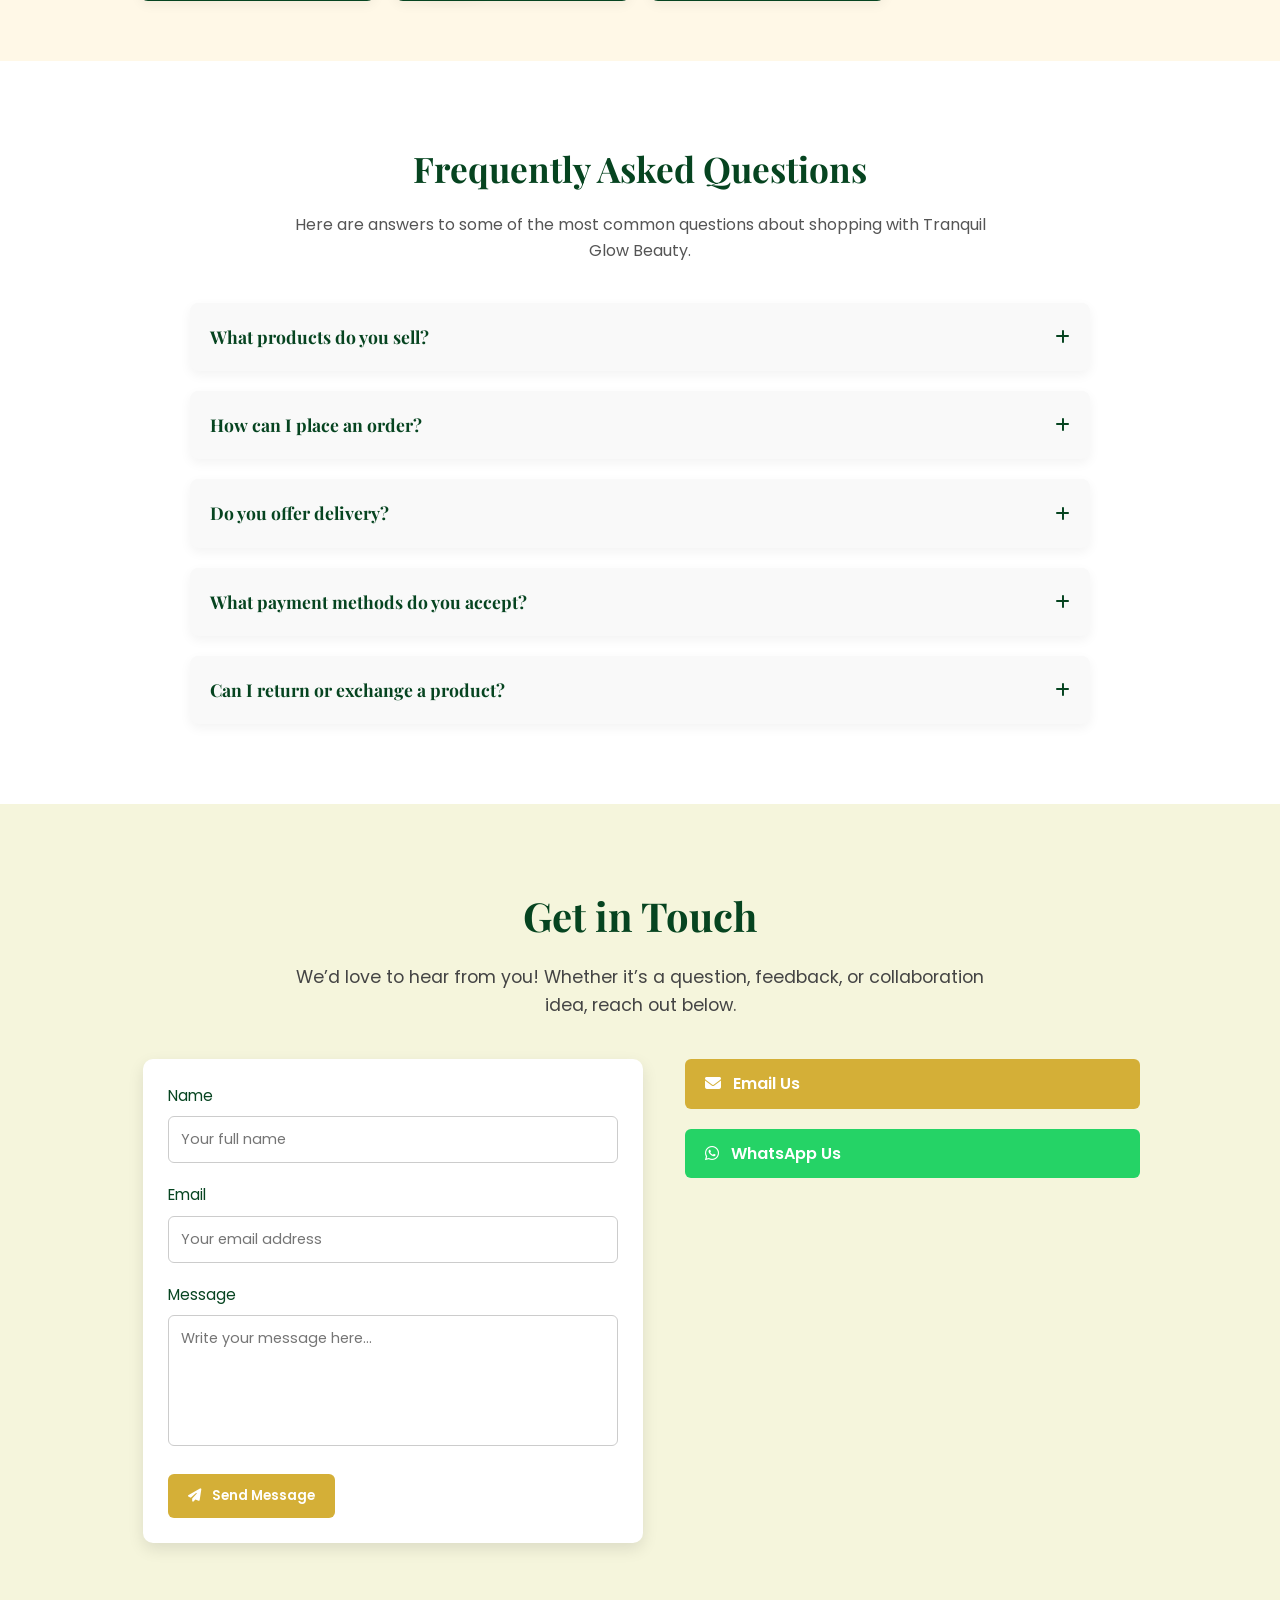
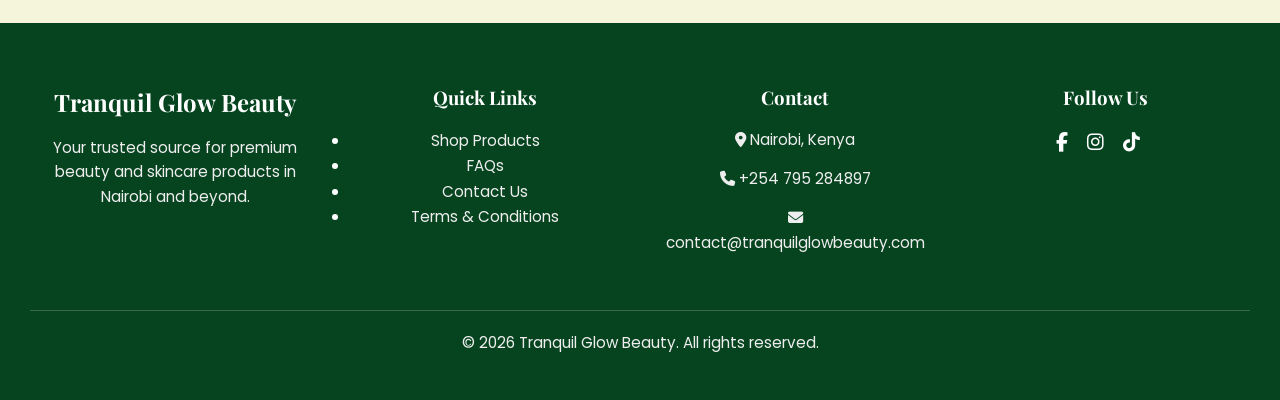
==== commit 2bddc8a0: "Add files via upload" ====
--- a/index.html
+++ b/index.html
@@ -206,7 +206,7 @@
 
   <h3>Glow Tone Face Cream</h3>
 
-  <p class="price">499 Ksh</p>
+  <p class="price">599 Ksh</p>
 
   <p class="summary">
     A hydrating daily cream designed to smooth, even, and refresh your skin.
@@ -215,7 +215,7 @@
   <div class="actions">
     <a 
       class="btn-buy" 
-      href="https://wa.me/254795284897?text=Hello%20Tranquil,%20I%20would%20like%20to%20buy%20Glow%20Tone%20Face%20Cream%20(499%20Ksh)."
+      href="https://wa.me/254795284897?text=Hello%20Tranquil,%20I%20would%20like%20to%20buy%20Glow%20Tone%20Face%20Cream%20(599%20Ksh)."
       target="_blank"
       rel="noopener"
     >
@@ -253,7 +253,7 @@
 
   <h3>Radiance Brightening Face Cream</h3>
 
-  <p class="price">599 Ksh</p>
+  <p class="price">1500 Ksh</p>
 
   <p class="summary">
     Formulated to brighten and even out skin tone, giving your skin a refreshed and radiant look.
@@ -262,7 +262,7 @@
   <div class="actions">
     <a 
       class="btn-buy" 
-      href="https://wa.me/254795284897?text=Hello%20Tranquil,%20I%20would%20like%20to%20buy%20Radiance%20Brightening%20Face%20Cream%20(599%20Ksh)."
+      href="https://wa.me/254795284897?text=Hello%20Tranquil,%20I%20would%20like%20to%20buy%20Radiance%20Brightening%20Face%20Cream%20(1500%20Ksh)."
       target="_blank"
       rel="noopener"
     >
@@ -298,7 +298,7 @@
 
   <h3>Luminous Glow Light Face Cream</h3>
 
-  <p class="price">999 Ksh</p>
+  <p class="price">2500 Ksh</p>
 
   <p class="summary">
     Illuminates and evens skin tone while you rest. Perfect for your nighttime routine to complement morning creams.
@@ -307,7 +307,7 @@
   <div class="actions">
     <a 
       class="btn-buy" 
-      href="https://wa.me/254795284897?text=Hello%20Tranquil,%20I%20would%20like%20to%20buy%20Luminous%20Glow%20Light%20Face%20Cream%20(999%20Ksh)."
+      href="https://wa.me/254795284897?text=Hello%20Tranquil,%20I%20would%20like%20to%20buy%20Luminous%20Glow%20Light%20Face%20Cream%20(2500%20Ksh)."
       target="_blank"
       rel="noopener"
     >
@@ -399,7 +399,7 @@
 
   <h3>Glow Tone Body Lotion</h3>
 
-  <p class="price">KSh 800</p>
+  <p class="price">KSh 999</p>
 
   <p class="summary">
     Reveal your skin’s natural radiance with our Glow Tone Body Lotion. It deeply hydrates while helping to even out skin tone. The lightweight texture absorbs quickly, leaving your skin soft, supple, and glowing all day.
@@ -408,7 +408,7 @@
   <div class="actions">
     <a 
       class="btn-buy" 
-      href="https://wa.me/254795284897?text=Hello%20Tranquil,%20I%20would%20like%20to%20buy%20Glow%20Tone%20Body%20Lotion%20(KSh%20800)."
+      href="https://wa.me/254795284897?text=Hello%20Tranquil,%20I%20would%20like%20to%20buy%20Glow%20Tone%20Body%20Lotion%20(KSh%20999)."
       target="_blank"
       rel="noopener"
     >
@@ -774,12 +774,12 @@
 <!-- OFFER 2 -->
 <div class="offer-card">
   <h3>Glow Tone Combo</h3>
-  <p class="price">1200 Ksh <br>1 Free Pen Perfumes</p>
-  <p class="details">Glow Tone Face (500) + Body Lotion (700)</p>
+  <p class="price">1500 Ksh <br>1 Free Pen Perfumes</p>
+  <p class="details">Glow Tone Face (550) + Body Lotion (950)</p>
   
   <div class="actions">
     <a class="btn-buy" 
-       href="https://wa.me/254795284897?text=Hello%20Tranquility,%20I%20would%20like%20to%20Buy%20Glow%20Tone%20Combo%20-%201200%20Ksh%20(Glow%20Tone%20Face%20500%20+%20Body%20Lotion%20700)%20+%20Free%20Pen%20Perfumes">
+       href="https://wa.me/254795284897?text=Hello%20Tranquility,%20I%20would%20like%20to%20Buy%20Glow%20Tone%20Combo%20-%201500%20Ksh%20(Glow%20Tone%20Face%20550%20+%20Body%20Lotion%20950)%20+%20Free%20Pen%20Perfumes">
       Buy
     </a>        
   </div>
@@ -788,11 +788,11 @@
 <!-- OFFER 3 -->
 <div class="offer-card">
   <h3>Brightening Combo</h3>
-  <p class="price">1600 Ksh <br> Brightening Face (550) + Lotion (1050) + 1 Free Pen Perfume</p>
+  <p class="price">2000 Ksh <br> Brightening Face (700) + Lotion (1300) + 1 Free Pen Perfume</p>
   
   <div class="actions">
     <a class="btn-buy" 
-       href="https://wa.me/254795284897?text=Hello%20Tranquility,%20I%20would%20like%20to%20Buy%20Brightening%20Combo%20-%201600%20Ksh%20(Brightening%20Face%20550%20+%20Lotion%201050)%20+%20Free%20Pen%20Perfume">
+       href="https://wa.me/254795284897?text=Hello%20Tranquility,%20I%20would%20like%20to%20Buy%20Brightening%20Combo%20-%202000%20Ksh%20(Brightening%20Face%20700%20+%20Lotion%201300)%20+%20Free%20Pen%20Perfume">
       Buy
     </a>        
   </div>
@@ -801,11 +801,11 @@
 <!-- OFFER 4 -->
 <div class="offer-card">
   <h3>Lightening Combo</h3>
-  <p class="price">2500 Ksh <br> Face (950) Lotion + 2 Free Pen Perfumes</p>
+  <p class="price">3500 Ksh <br> Face (1000) Lotion (2500) + 2 Free Pen Perfumes</p>
   
   <div class="actions">
     <a class="btn-buy" 
-       href="https://wa.me/254795284897?text=Hello%20Tranquility,%20I%20would%20like%20to%20Buy%20Lightening%20Combo%20-%202500%20Ksh%20(Face%20950%20Lotion)%20+%202%20Free%20Pen%20Perfumes">
+       href="https://wa.me/254795284897?text=Hello%20Tranquility,%20I%20would%20like%20to%20Buy%20Lightening%20Combo%20-%203500%20Ksh%20(Face%201000%20Lotion%202500)%20+%202%20Free%20Pen%20Perfumes">
       Buy
     </a>        
   </div>
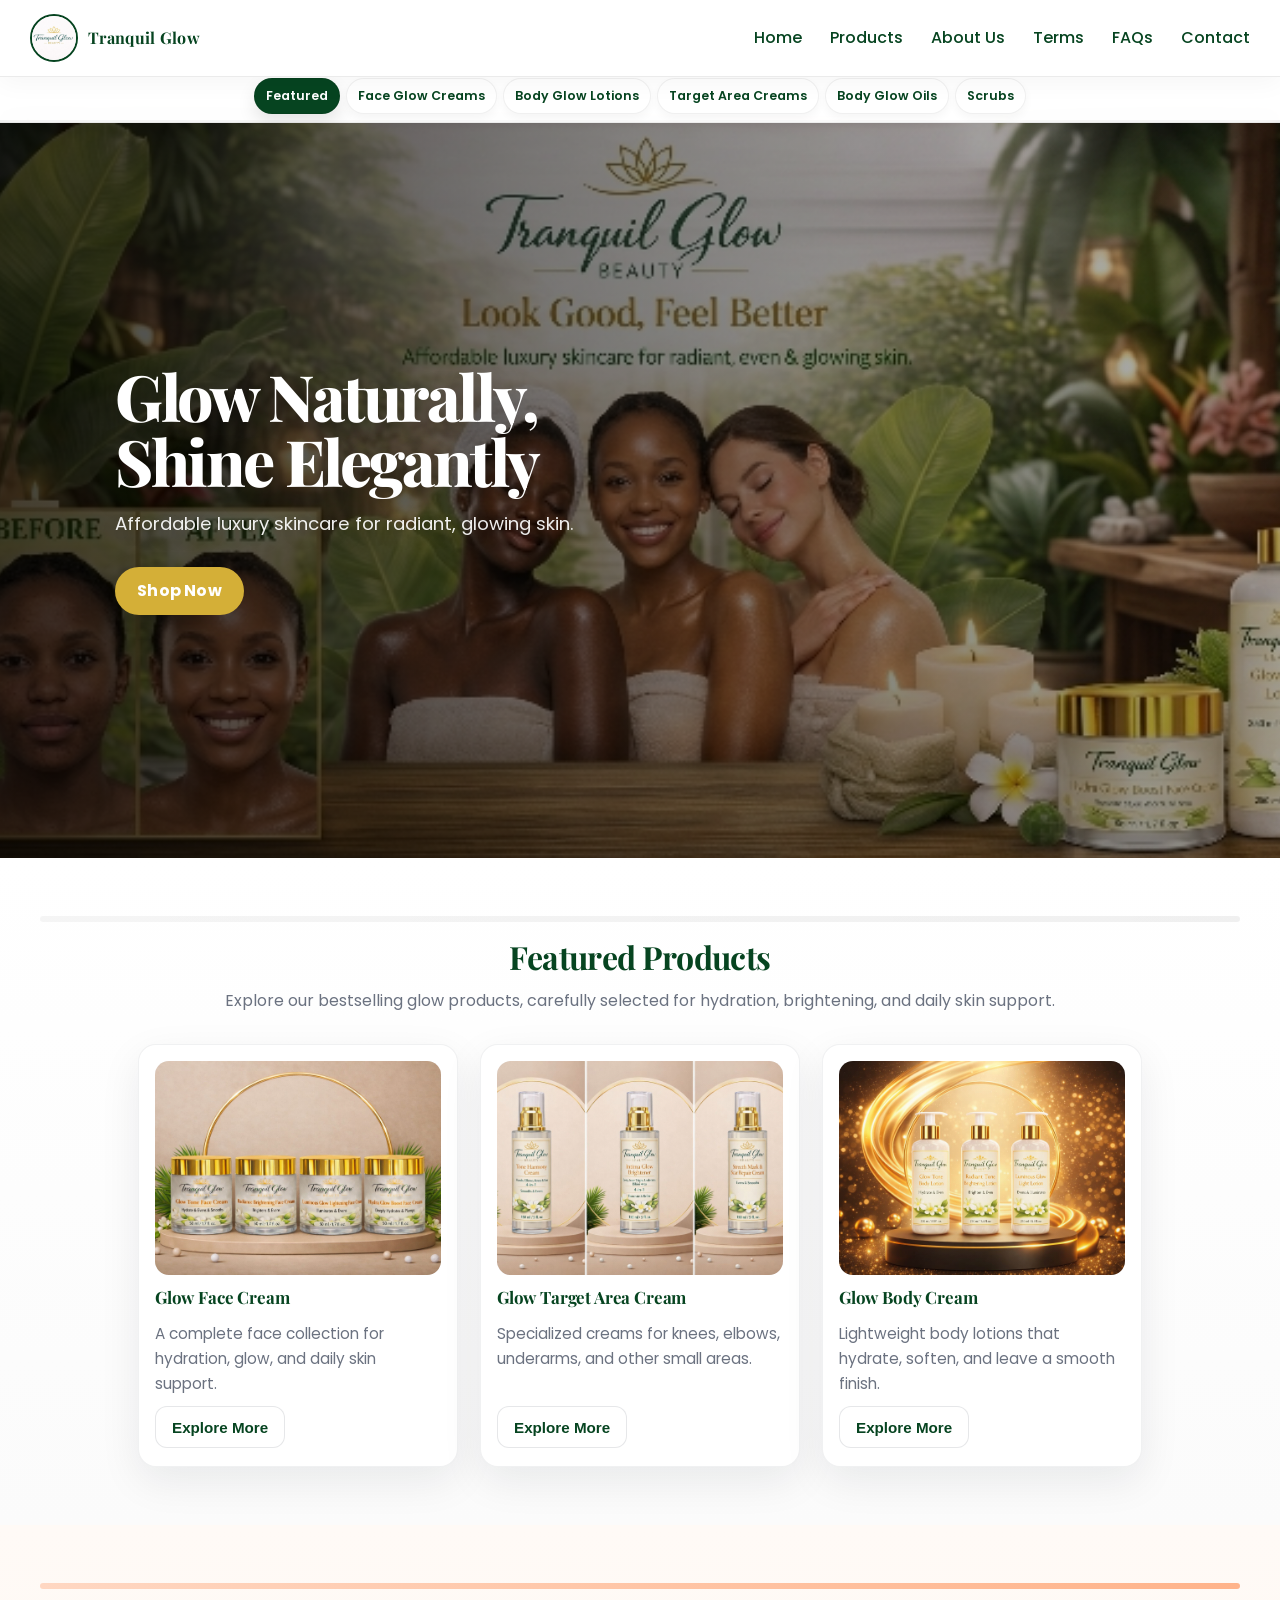
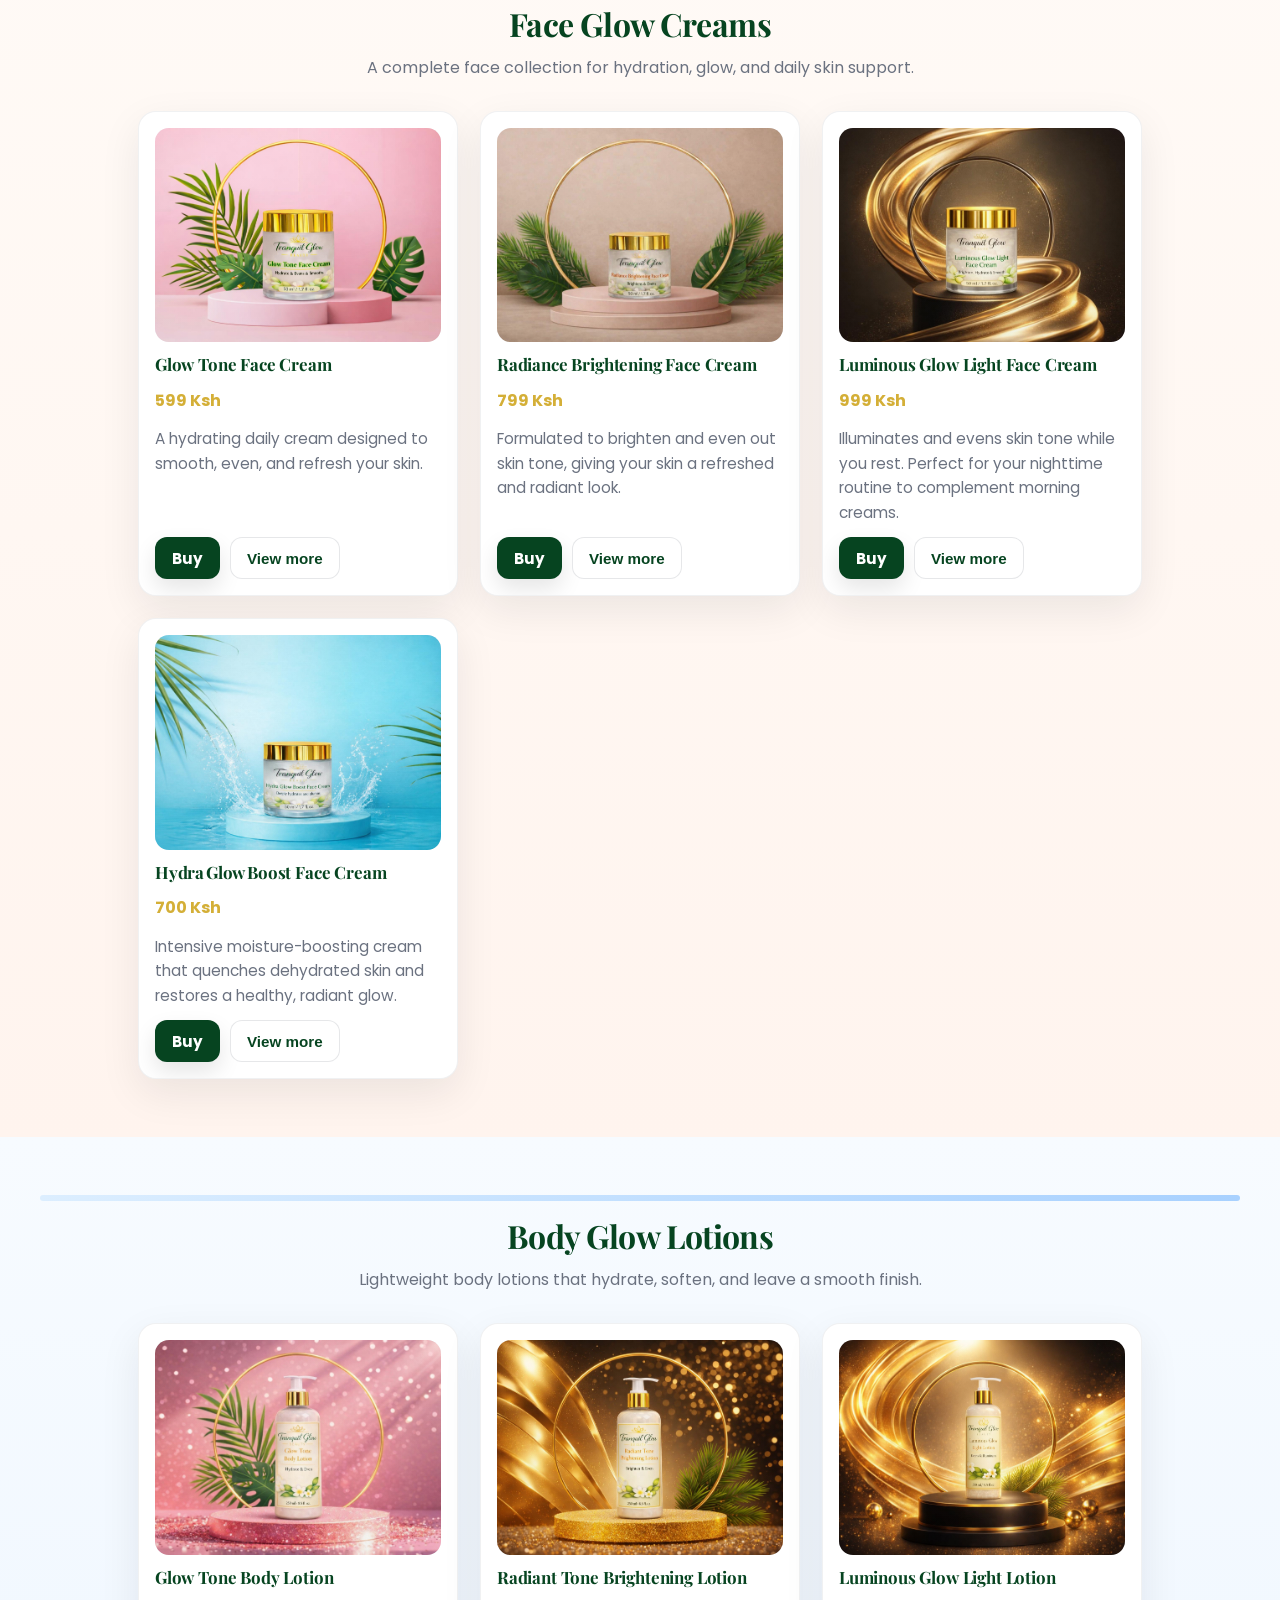
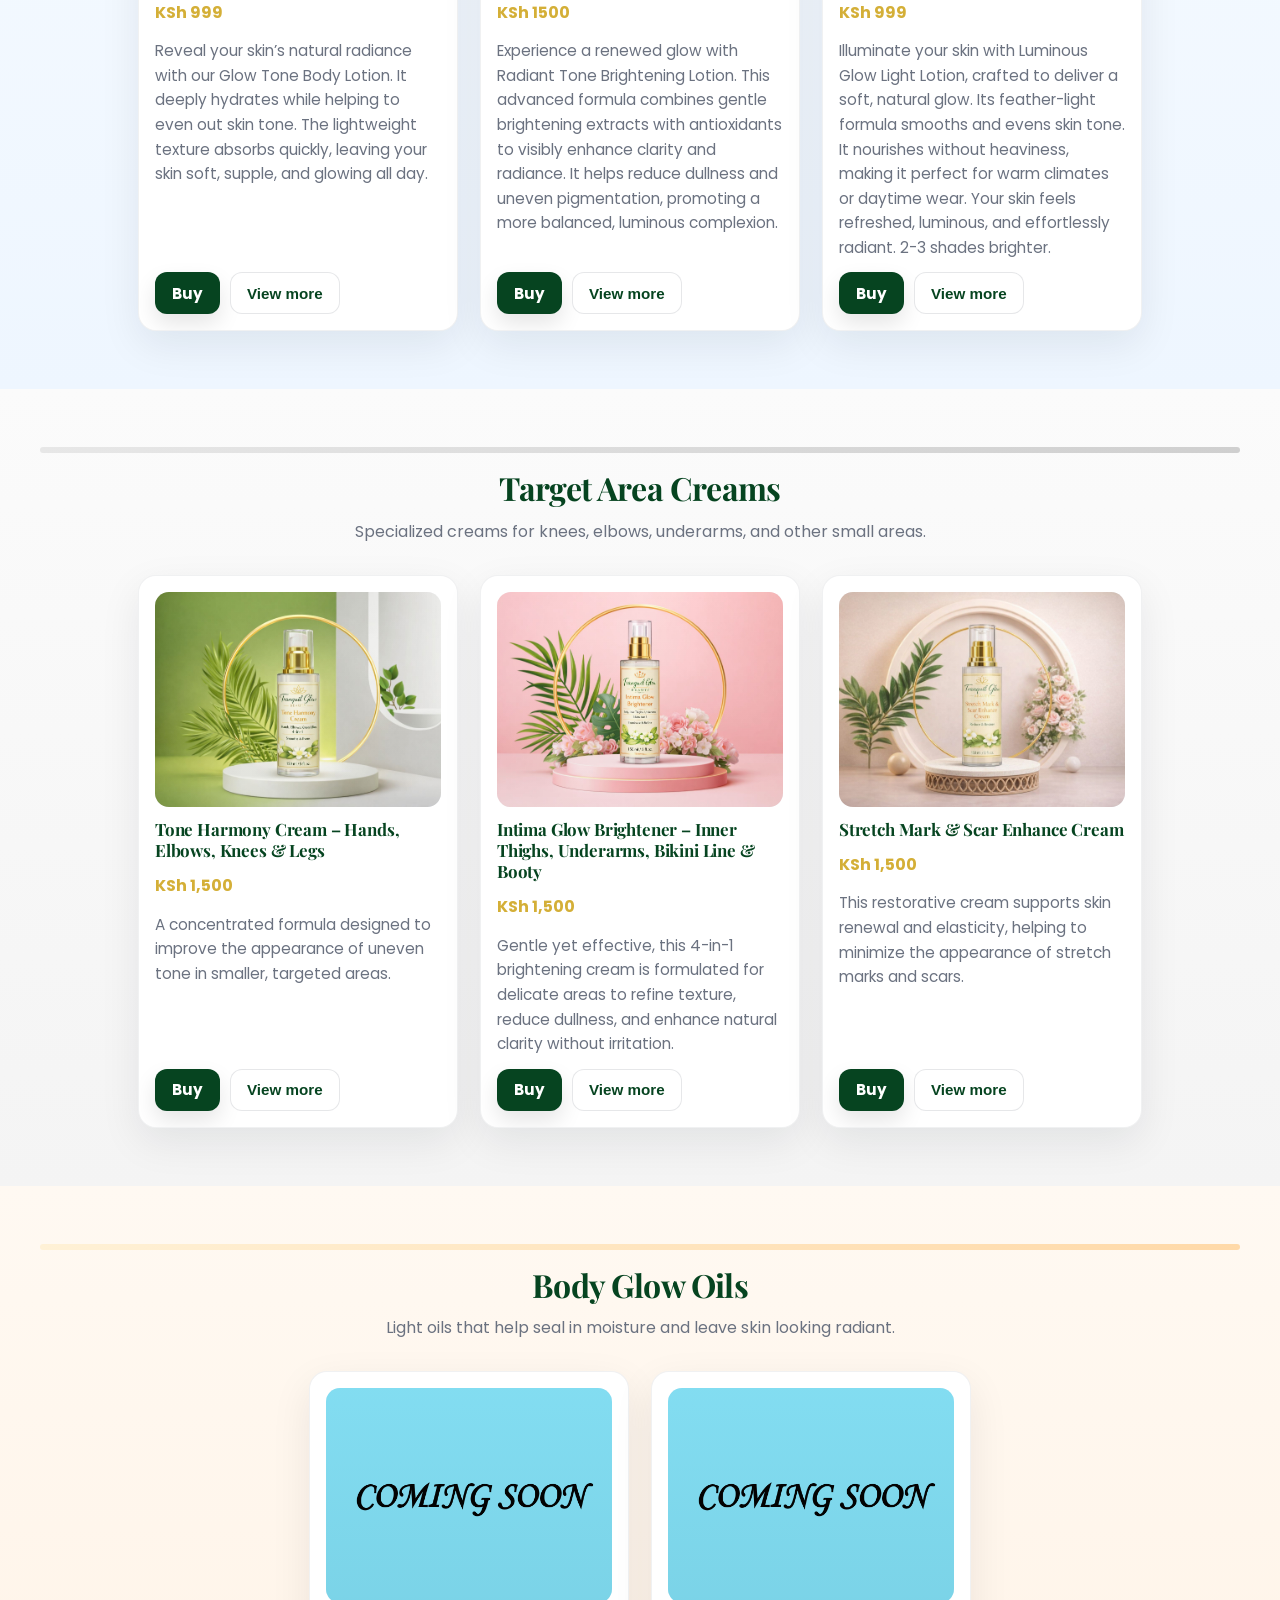
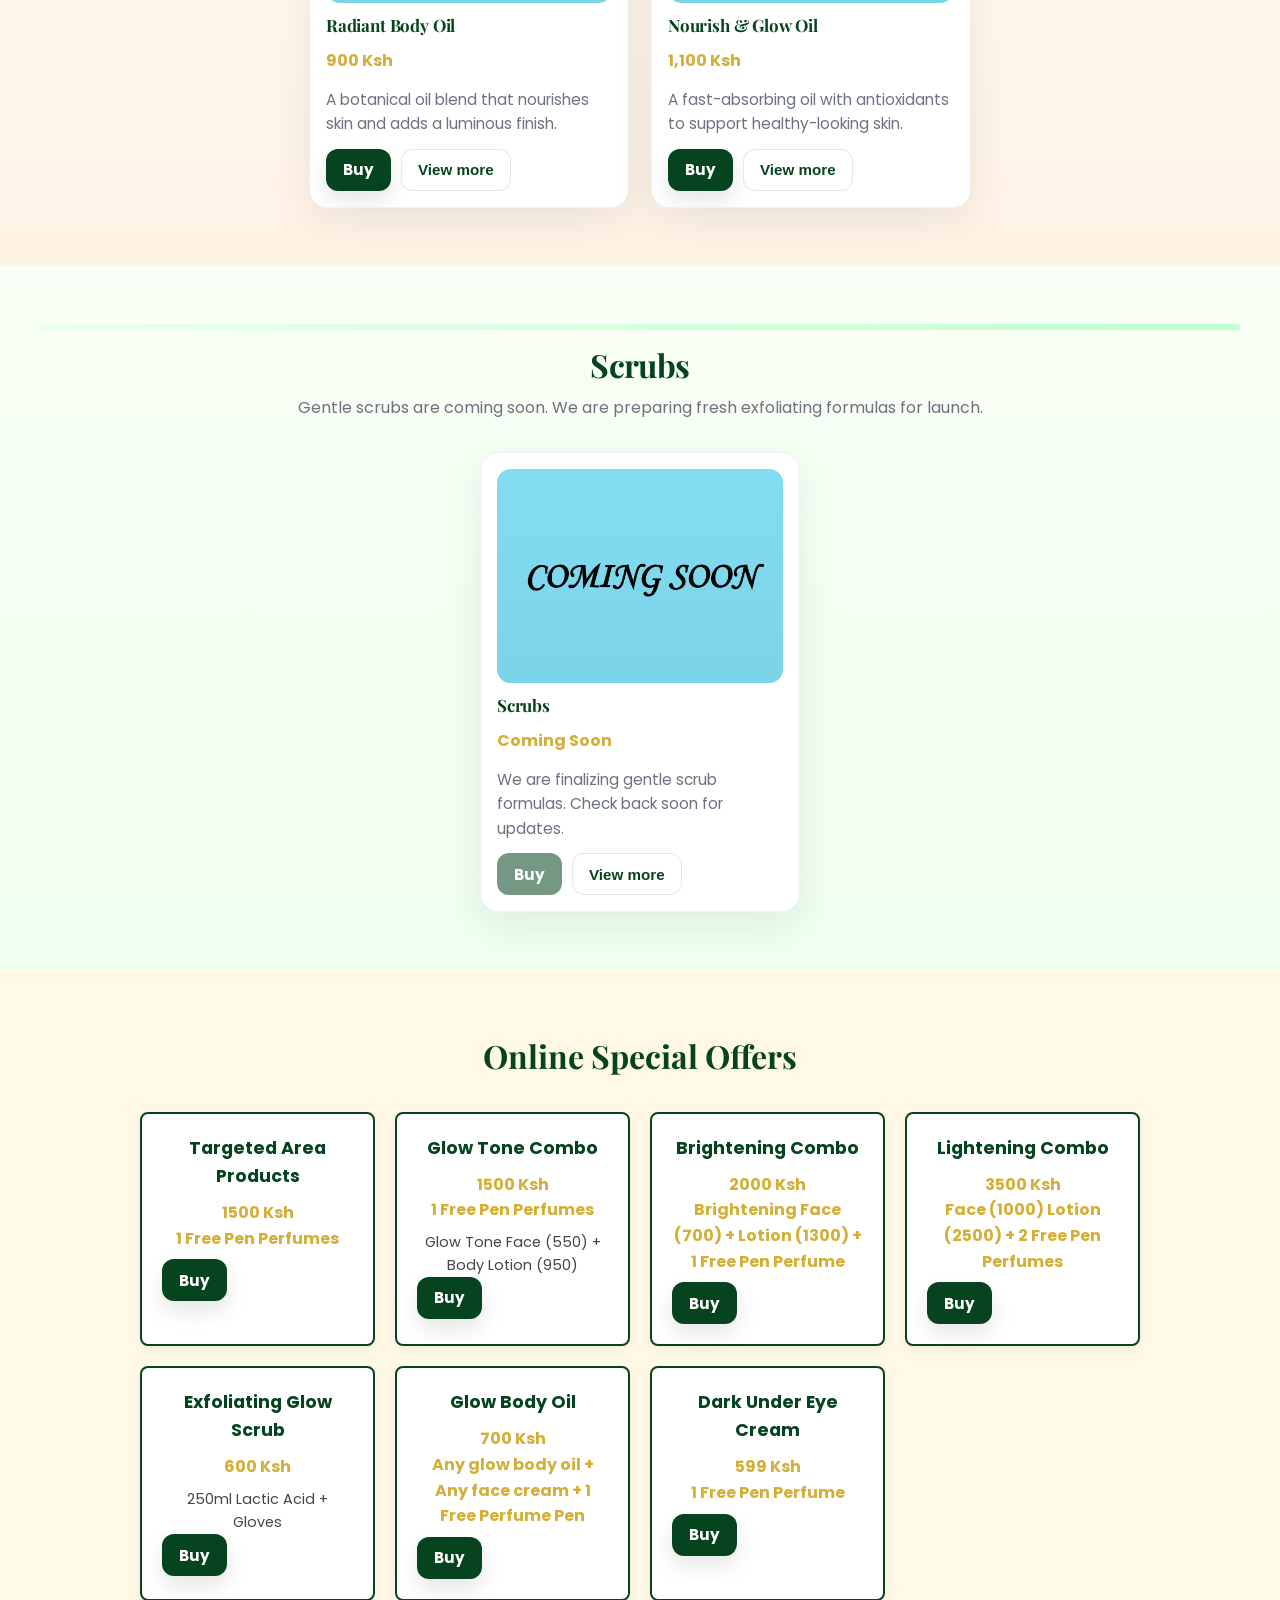
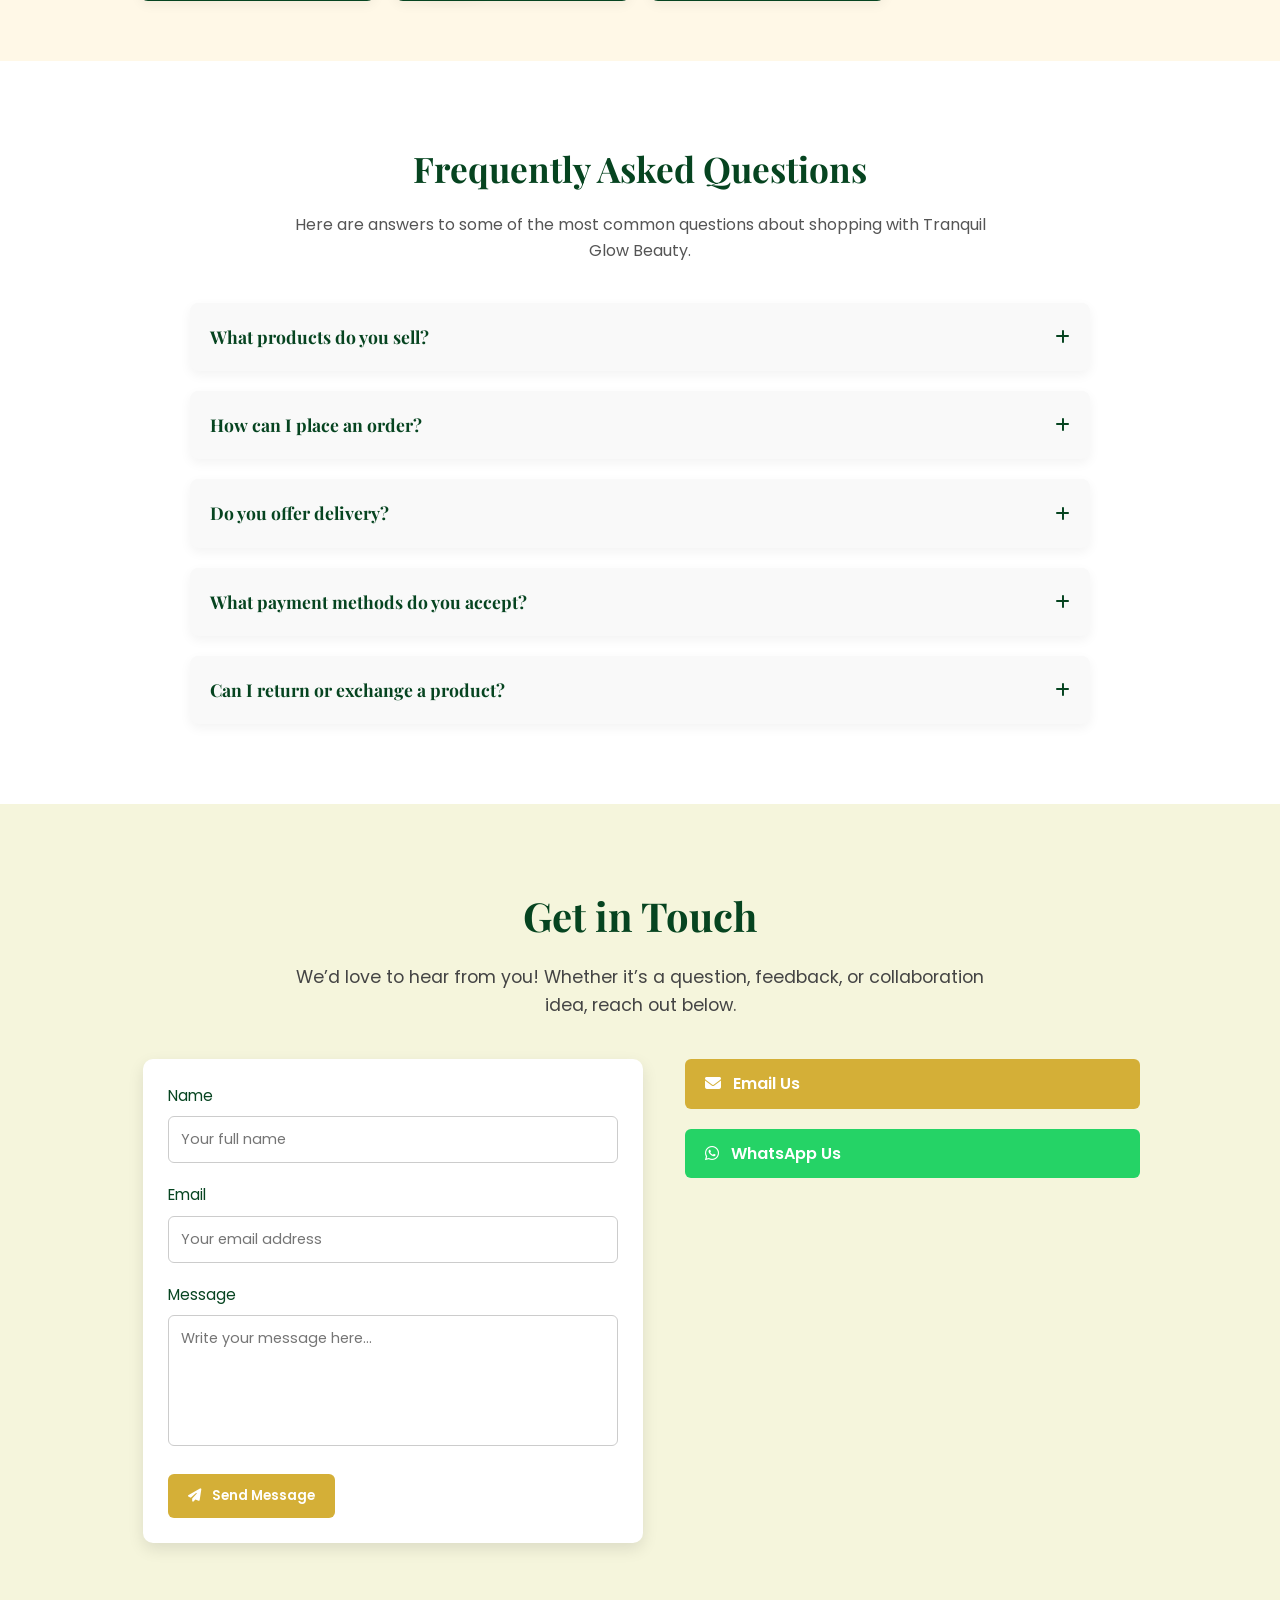
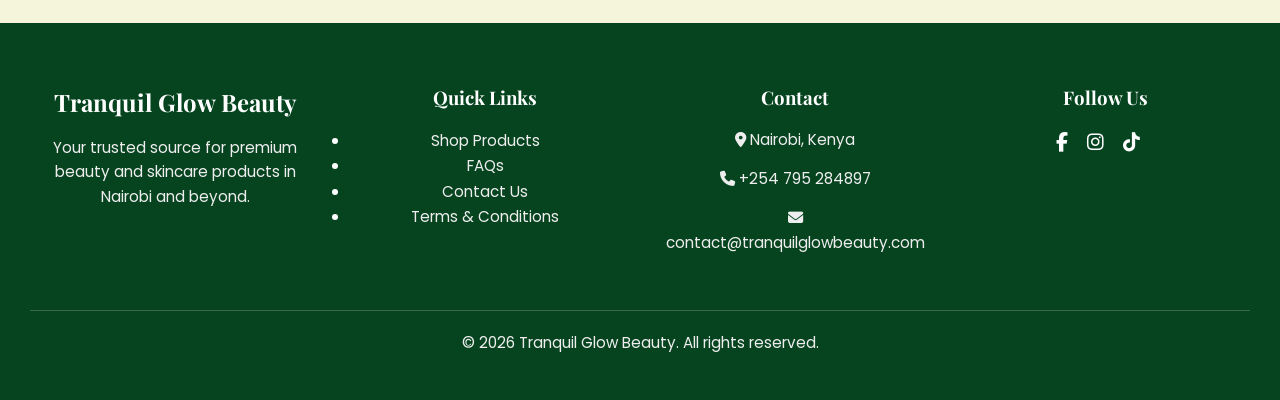
==== commit bbc322ae: "Add files via upload" ====
--- a/index.html
+++ b/index.html
@@ -253,7 +253,7 @@
 
   <h3>Radiance Brightening Face Cream</h3>
 
-  <p class="price">1500 Ksh</p>
+  <p class="price">799 Ksh</p>
 
   <p class="summary">
     Formulated to brighten and even out skin tone, giving your skin a refreshed and radiant look.
@@ -262,7 +262,7 @@
   <div class="actions">
     <a 
       class="btn-buy" 
-      href="https://wa.me/254795284897?text=Hello%20Tranquil,%20I%20would%20like%20to%20buy%20Radiance%20Brightening%20Face%20Cream%20(1500%20Ksh)."
+      href="https://wa.me/254795284897?text=Hello%20Tranquil,%20I%20would%20like%20to%20buy%20Radiance%20Brightening%20Face%20Cream%20(799%20Ksh)."
       target="_blank"
       rel="noopener"
     >
@@ -298,7 +298,7 @@
 
   <h3>Luminous Glow Light Face Cream</h3>
 
-  <p class="price">2500 Ksh</p>
+  <p class="price">999 Ksh</p>
 
   <p class="summary">
     Illuminates and evens skin tone while you rest. Perfect for your nighttime routine to complement morning creams.
@@ -307,7 +307,7 @@
   <div class="actions">
     <a 
       class="btn-buy" 
-      href="https://wa.me/254795284897?text=Hello%20Tranquil,%20I%20would%20like%20to%20buy%20Luminous%20Glow%20Light%20Face%20Cream%20(2500%20Ksh)."
+      href="https://wa.me/254795284897?text=Hello%20Tranquil,%20I%20would%20like%20to%20buy%20Luminous%20Glow%20Light%20Face%20Cream%20(999%20Ksh)."
       target="_blank"
       rel="noopener"
     >
@@ -443,7 +443,7 @@
 
   <h3>Radiant Tone Brightening Lotion</h3>
 
-  <p class="price">KSh 1,099</p>
+  <p class="price">KSh 1500</p>
 
   <p class="summary">
     Experience a renewed glow with Radiant Tone Brightening Lotion. This advanced formula combines gentle brightening extracts with antioxidants to visibly enhance clarity and radiance. It helps reduce dullness and uneven pigmentation, promoting a more balanced, luminous complexion.
@@ -452,7 +452,7 @@
   <div class="actions">
     <a 
       class="btn-buy" 
-      href="https://wa.me/254795284897?text=Hello%20Tranquil,%20I%20would%20like%20to%20buy%20Radiant%20Tone%20Brightening%20Lotion%20(KSh%201099)."
+      href="https://wa.me/254795284897?text=Hello%20Tranquil,%20I%20would%20like%20to%20buy%20Radiant%20Tone%20Brightening%20Lotion%20(KSh%201500)."
       target="_blank"
       rel="noopener"
     >
@@ -487,7 +487,7 @@
 
   <h3>Luminous Glow Light Lotion</h3>
 
-  <p class="price">KSh 2500</p>
+  <p class="price">KSh 999</p>
 
   <p class="summary">
     Illuminate your skin with Luminous Glow Light Lotion, crafted to deliver a soft, natural glow. Its feather-light formula smooths and evens skin tone. It nourishes without heaviness, making it perfect for warm climates or daytime wear. Your skin feels refreshed, luminous, and effortlessly radiant. 2-3 shades brighter.
@@ -496,7 +496,7 @@
   <div class="actions">
     <a 
       class="btn-buy" 
-      href="https://wa.me/254795284897?text=Hello%20Tranquil,%20I%20would%20like%20to%20buy%20Luminous%20Glow%20Light%20Lotion%20(KSh%202500)."
+      href="https://wa.me/254795284897?text=Hello%20Tranquil,%20I%20would%20like%20to%20buy%20Luminous%20Glow%20Light%20Lotion%20(KSh%20999)."
       target="_blank"
       rel="noopener"
     >
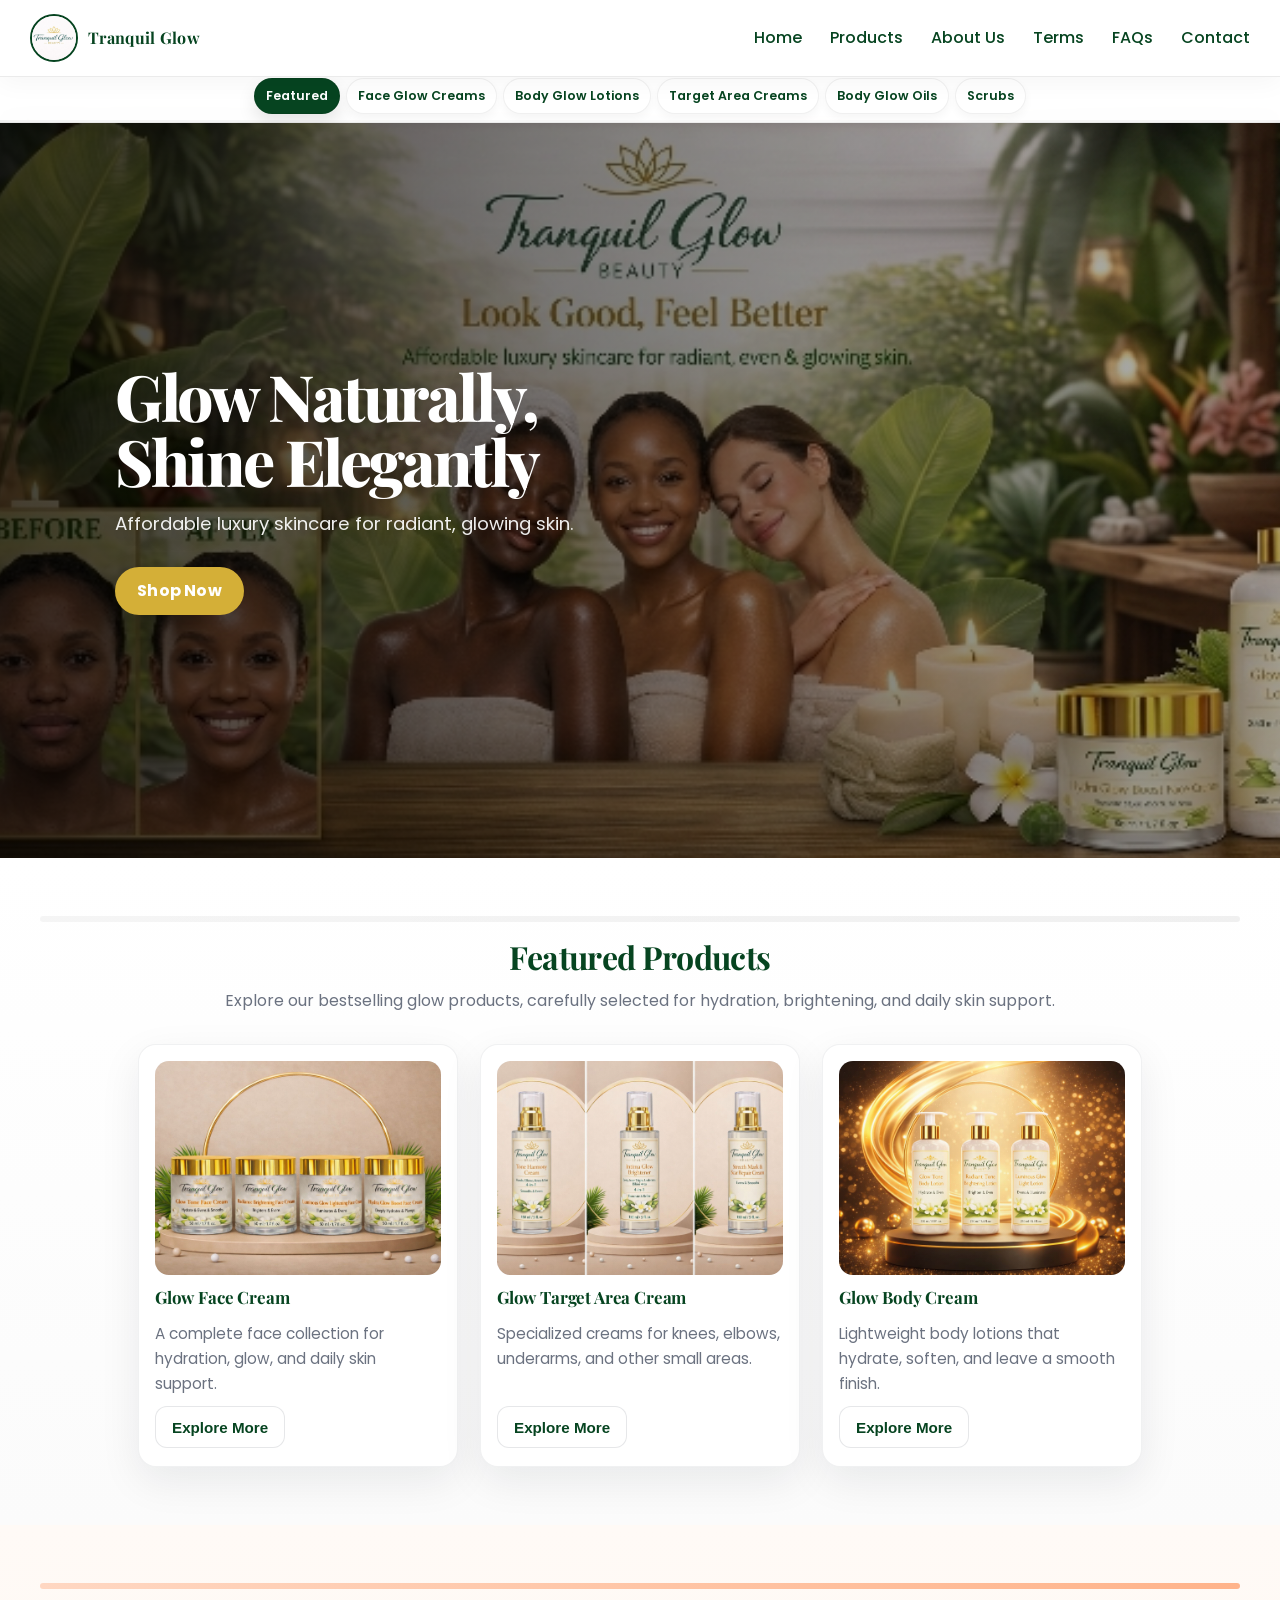
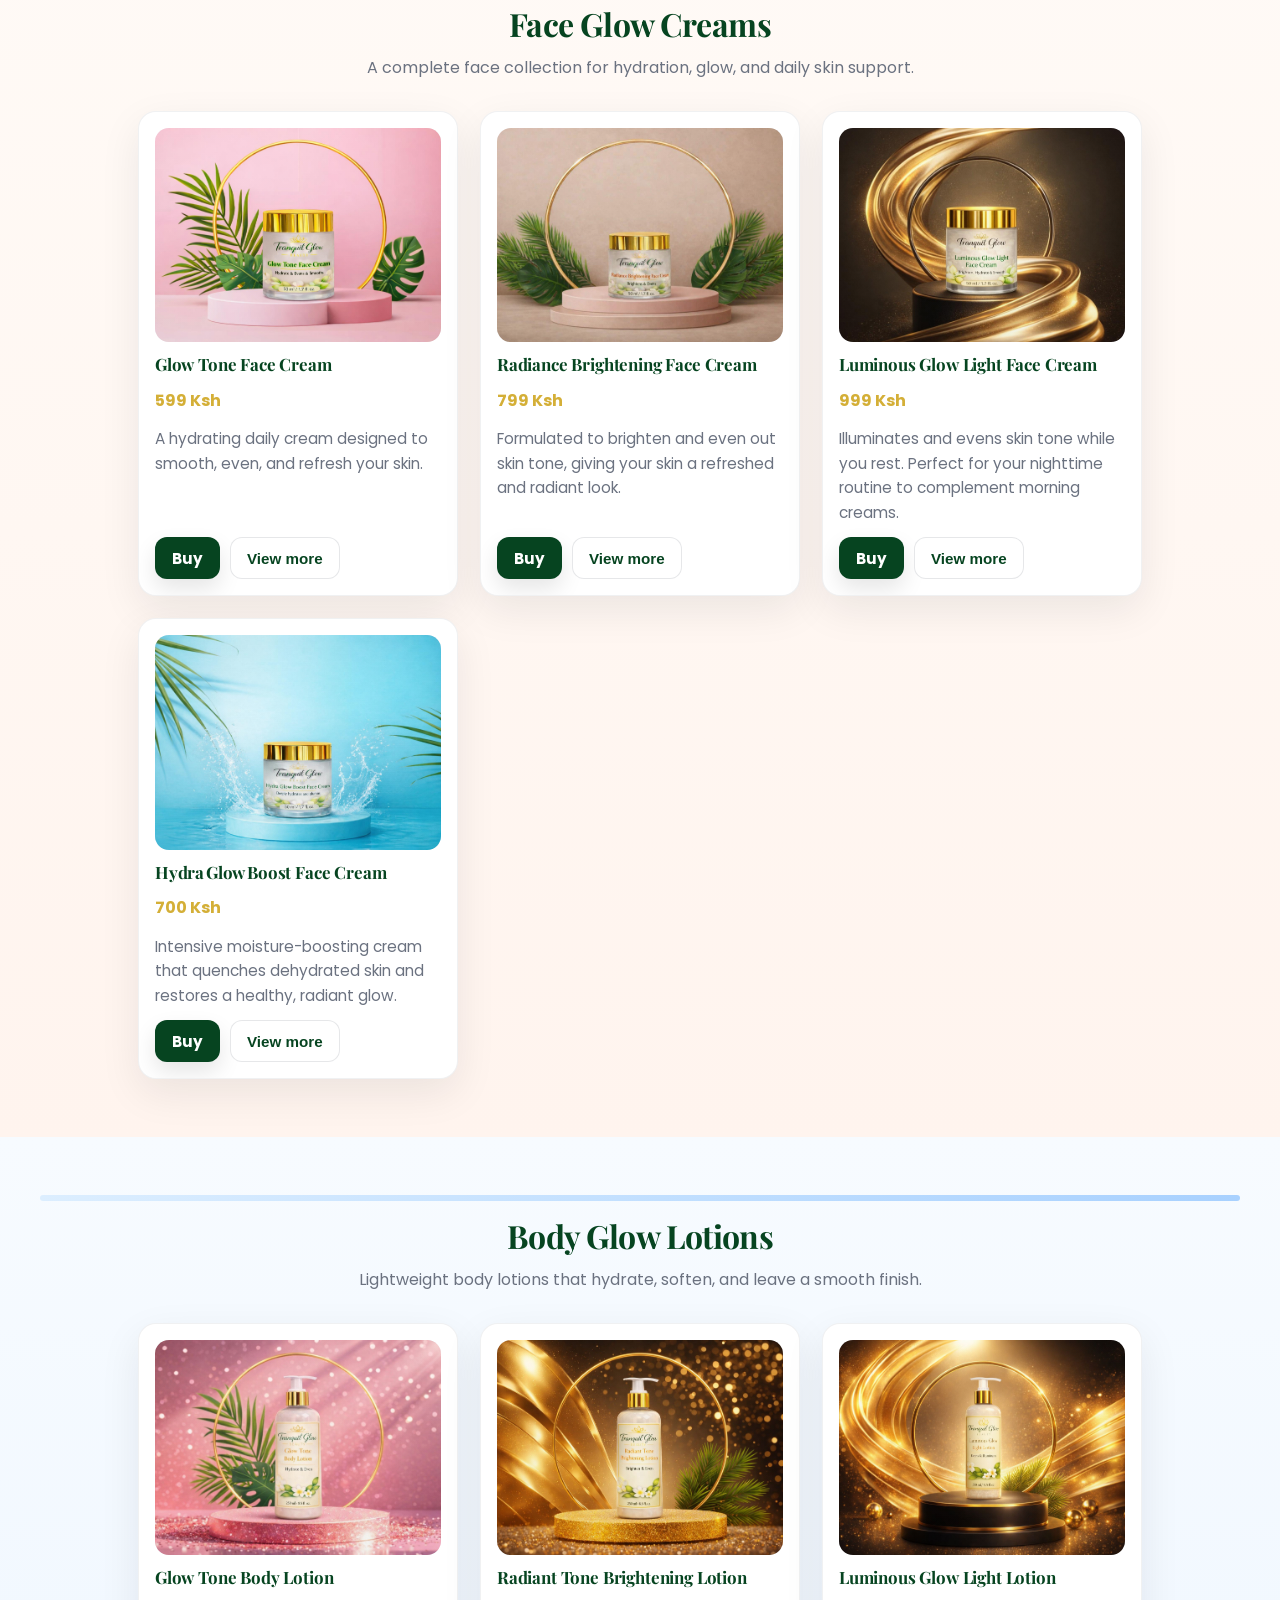
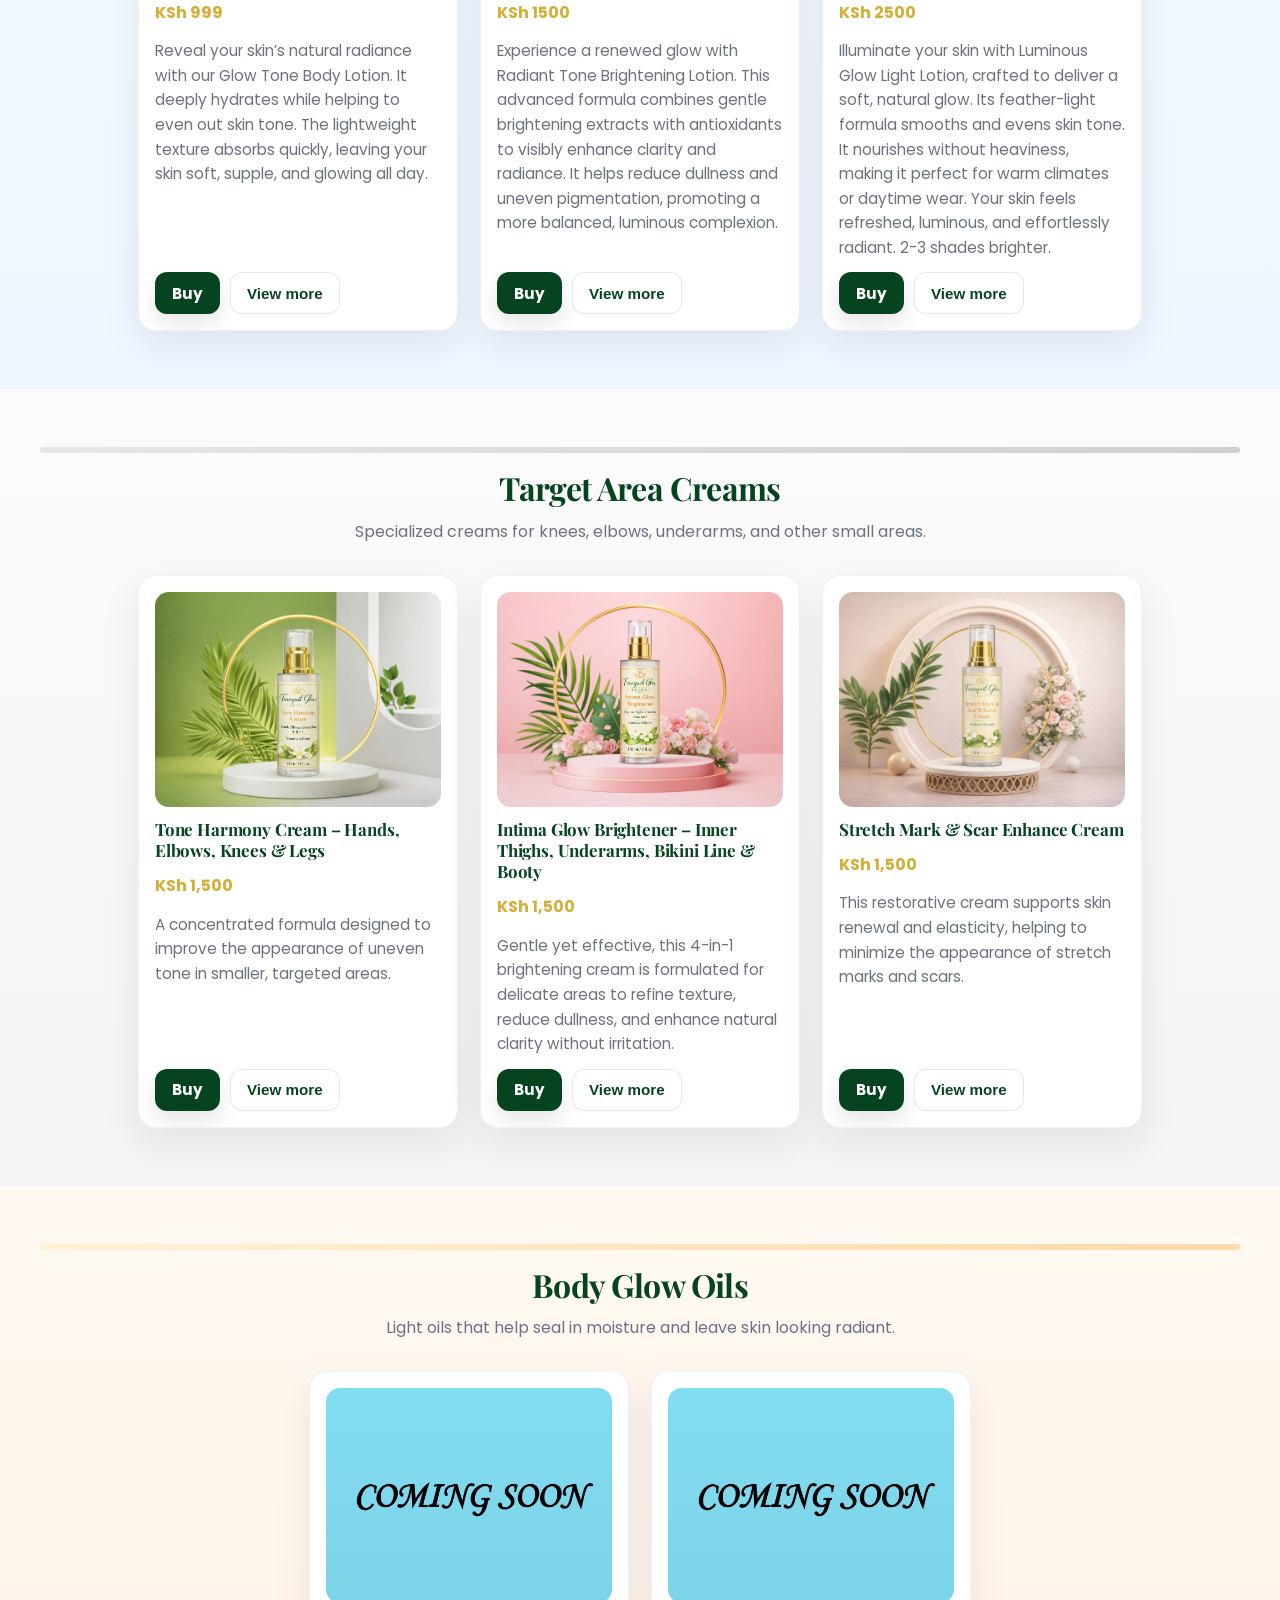
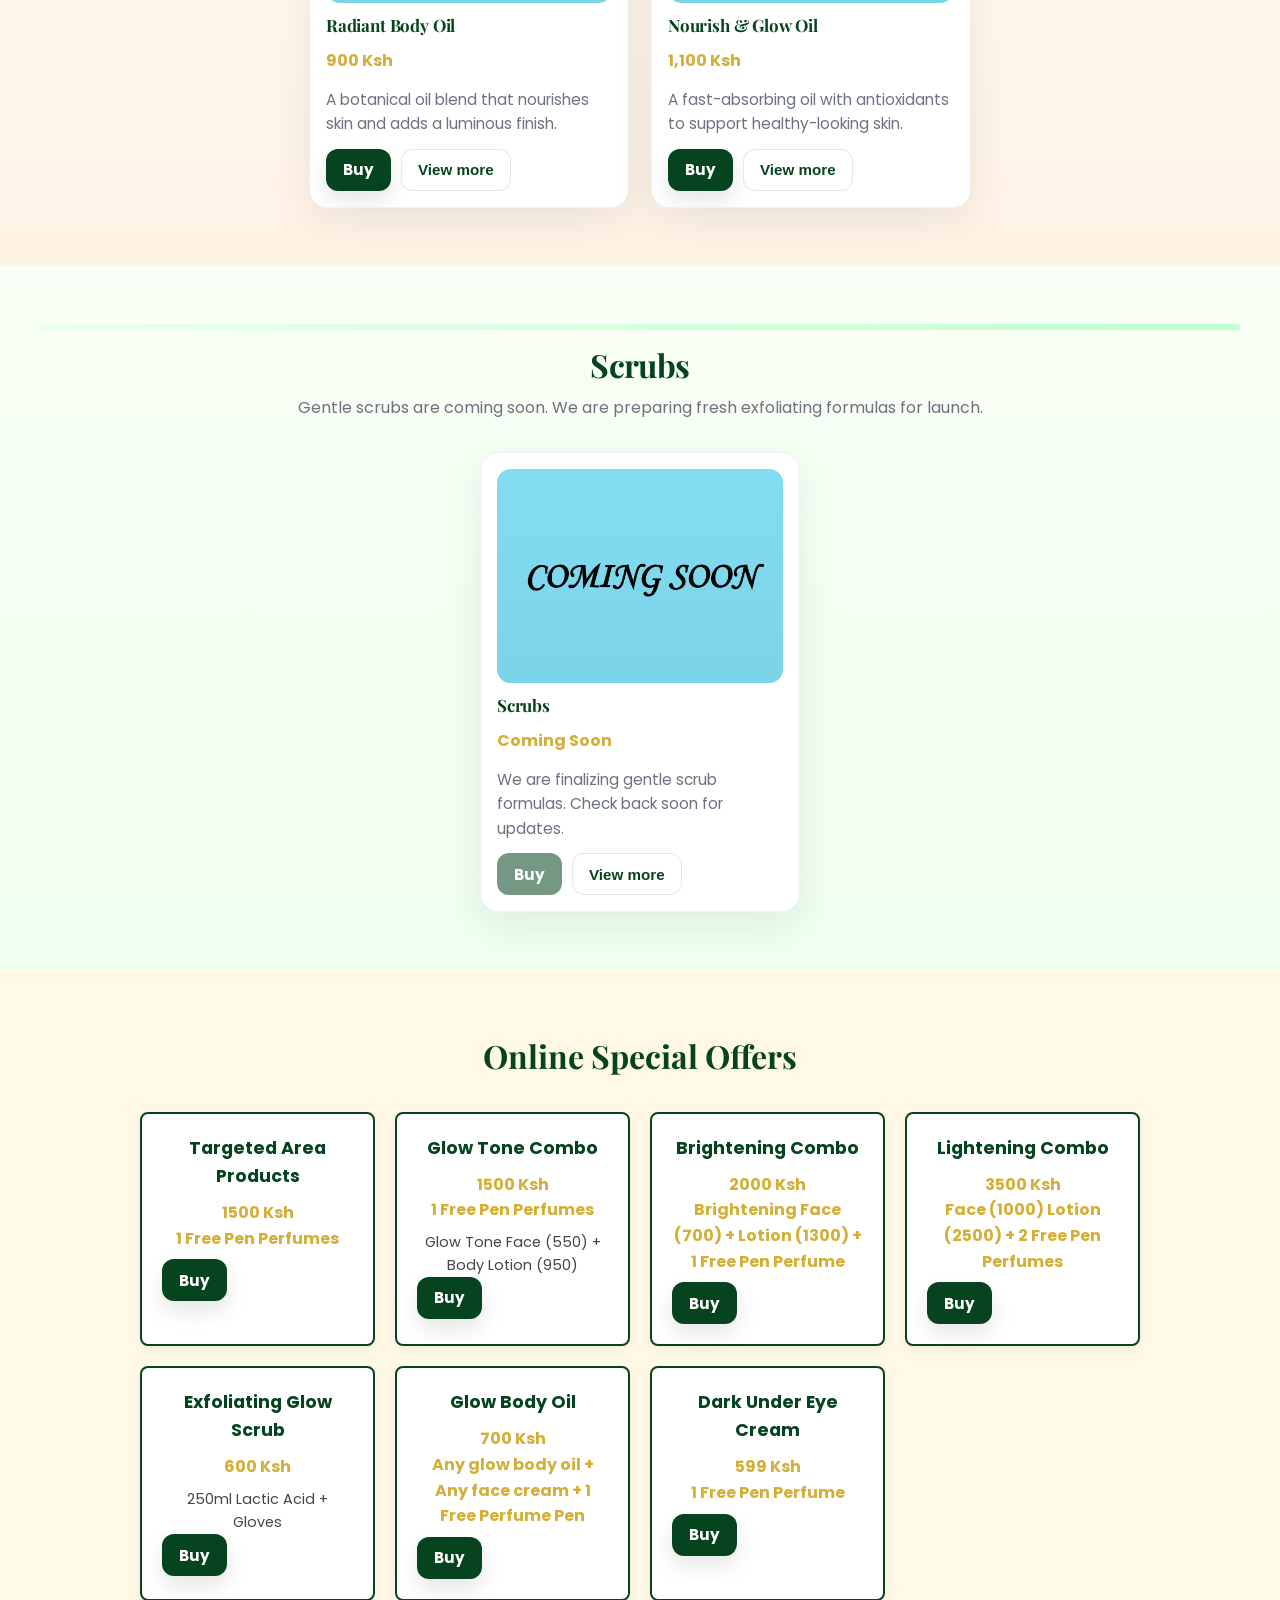
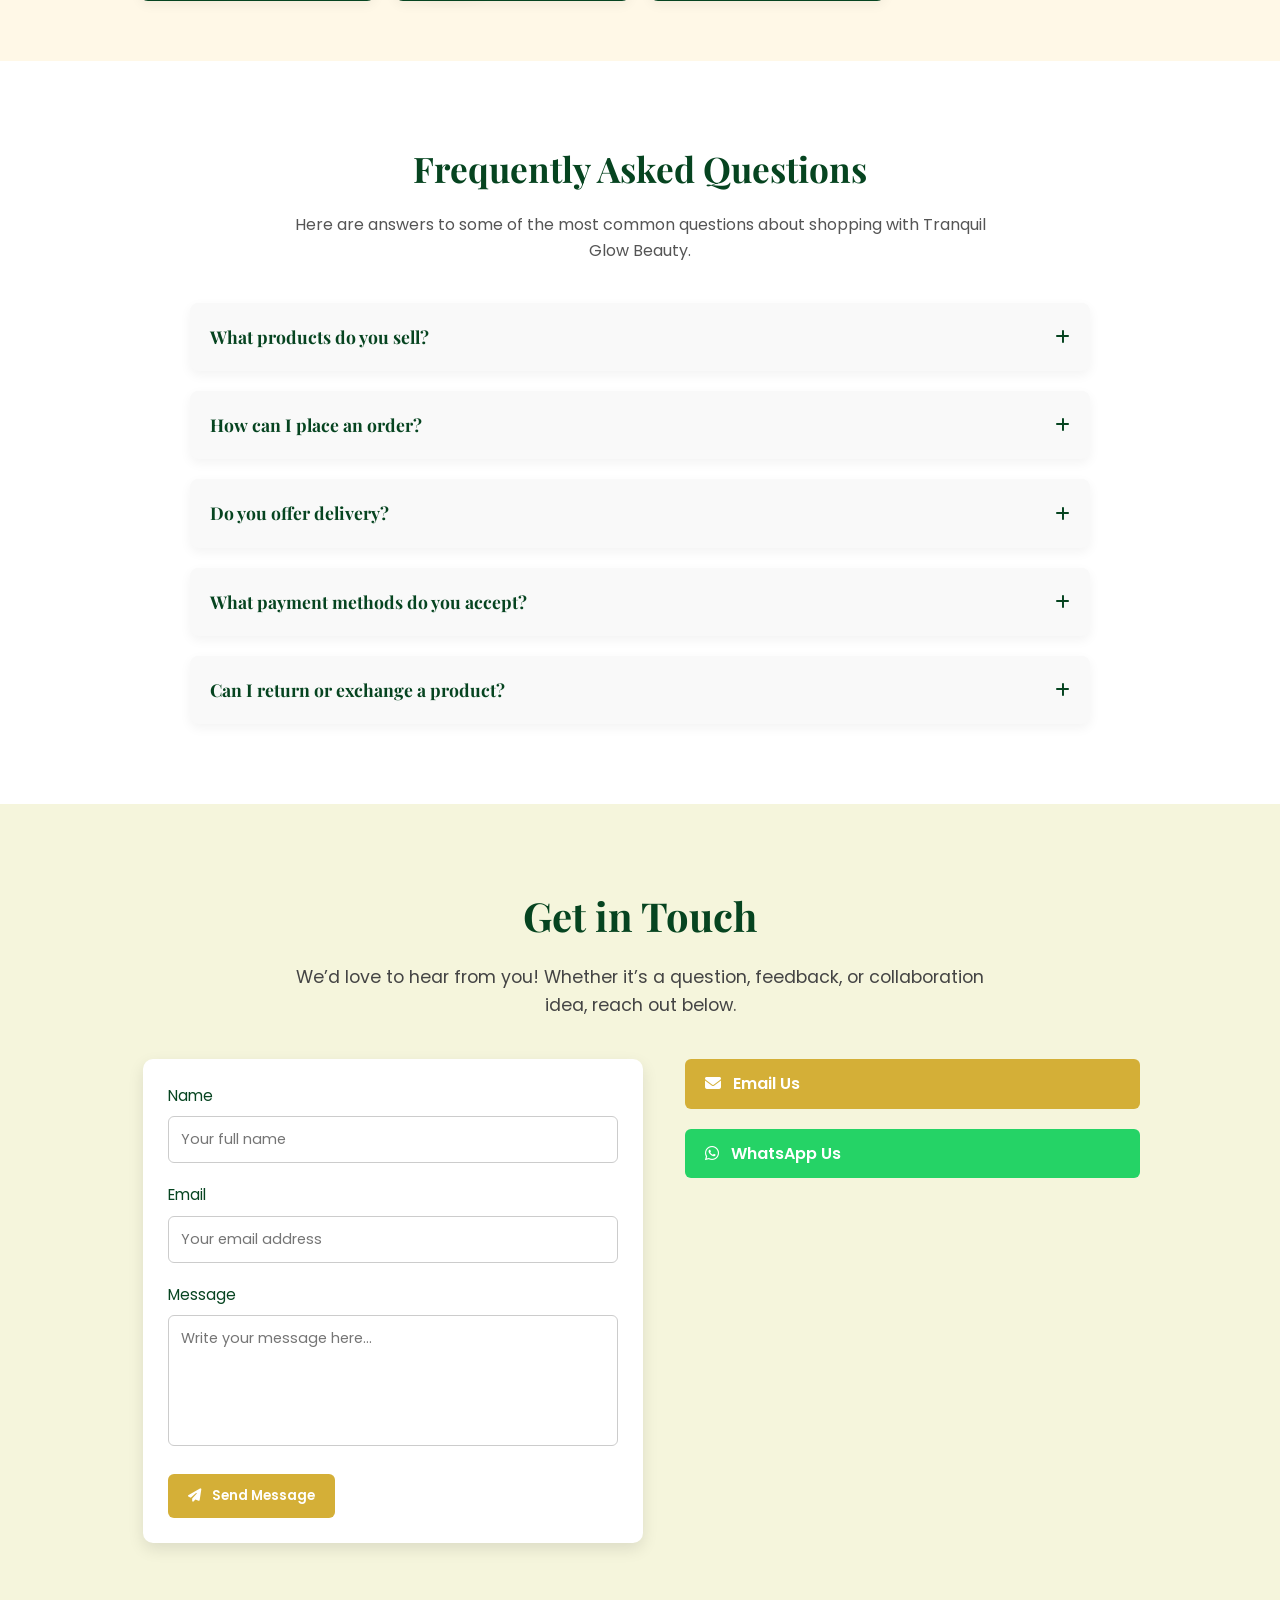
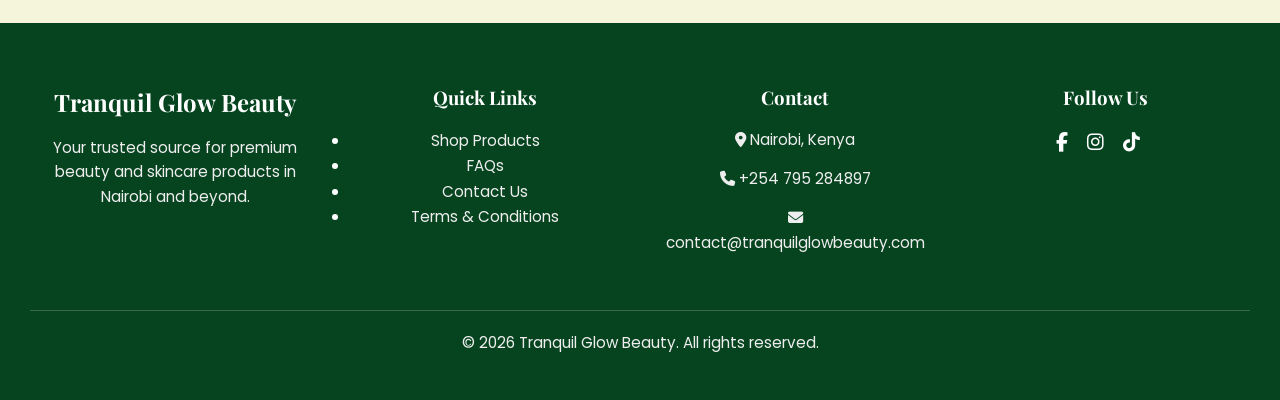
==== commit d315fd4a: "Update price of Luminous Glow Light Lotion to KSh 2500" ====
--- a/index.html
+++ b/index.html
@@ -487,7 +487,7 @@
 
   <h3>Luminous Glow Light Lotion</h3>
 
-  <p class="price">KSh 999</p>
+  <p class="price">KSh 2500</p>
 
   <p class="summary">
     Illuminate your skin with Luminous Glow Light Lotion, crafted to deliver a soft, natural glow. Its feather-light formula smooths and evens skin tone. It nourishes without heaviness, making it perfect for warm climates or daytime wear. Your skin feels refreshed, luminous, and effortlessly radiant. 2-3 shades brighter.
@@ -496,7 +496,7 @@
   <div class="actions">
     <a 
       class="btn-buy" 
-      href="https://wa.me/254795284897?text=Hello%20Tranquil,%20I%20would%20like%20to%20buy%20Luminous%20Glow%20Light%20Lotion%20(KSh%20999)."
+      href="https://wa.me/254795284897?text=Hello%20Tranquil,%20I%20would%20like%20to%20buy%20Luminous%20Glow%20Light%20Lotion%20(KSh%202500)."
       target="_blank"
       rel="noopener"
     >
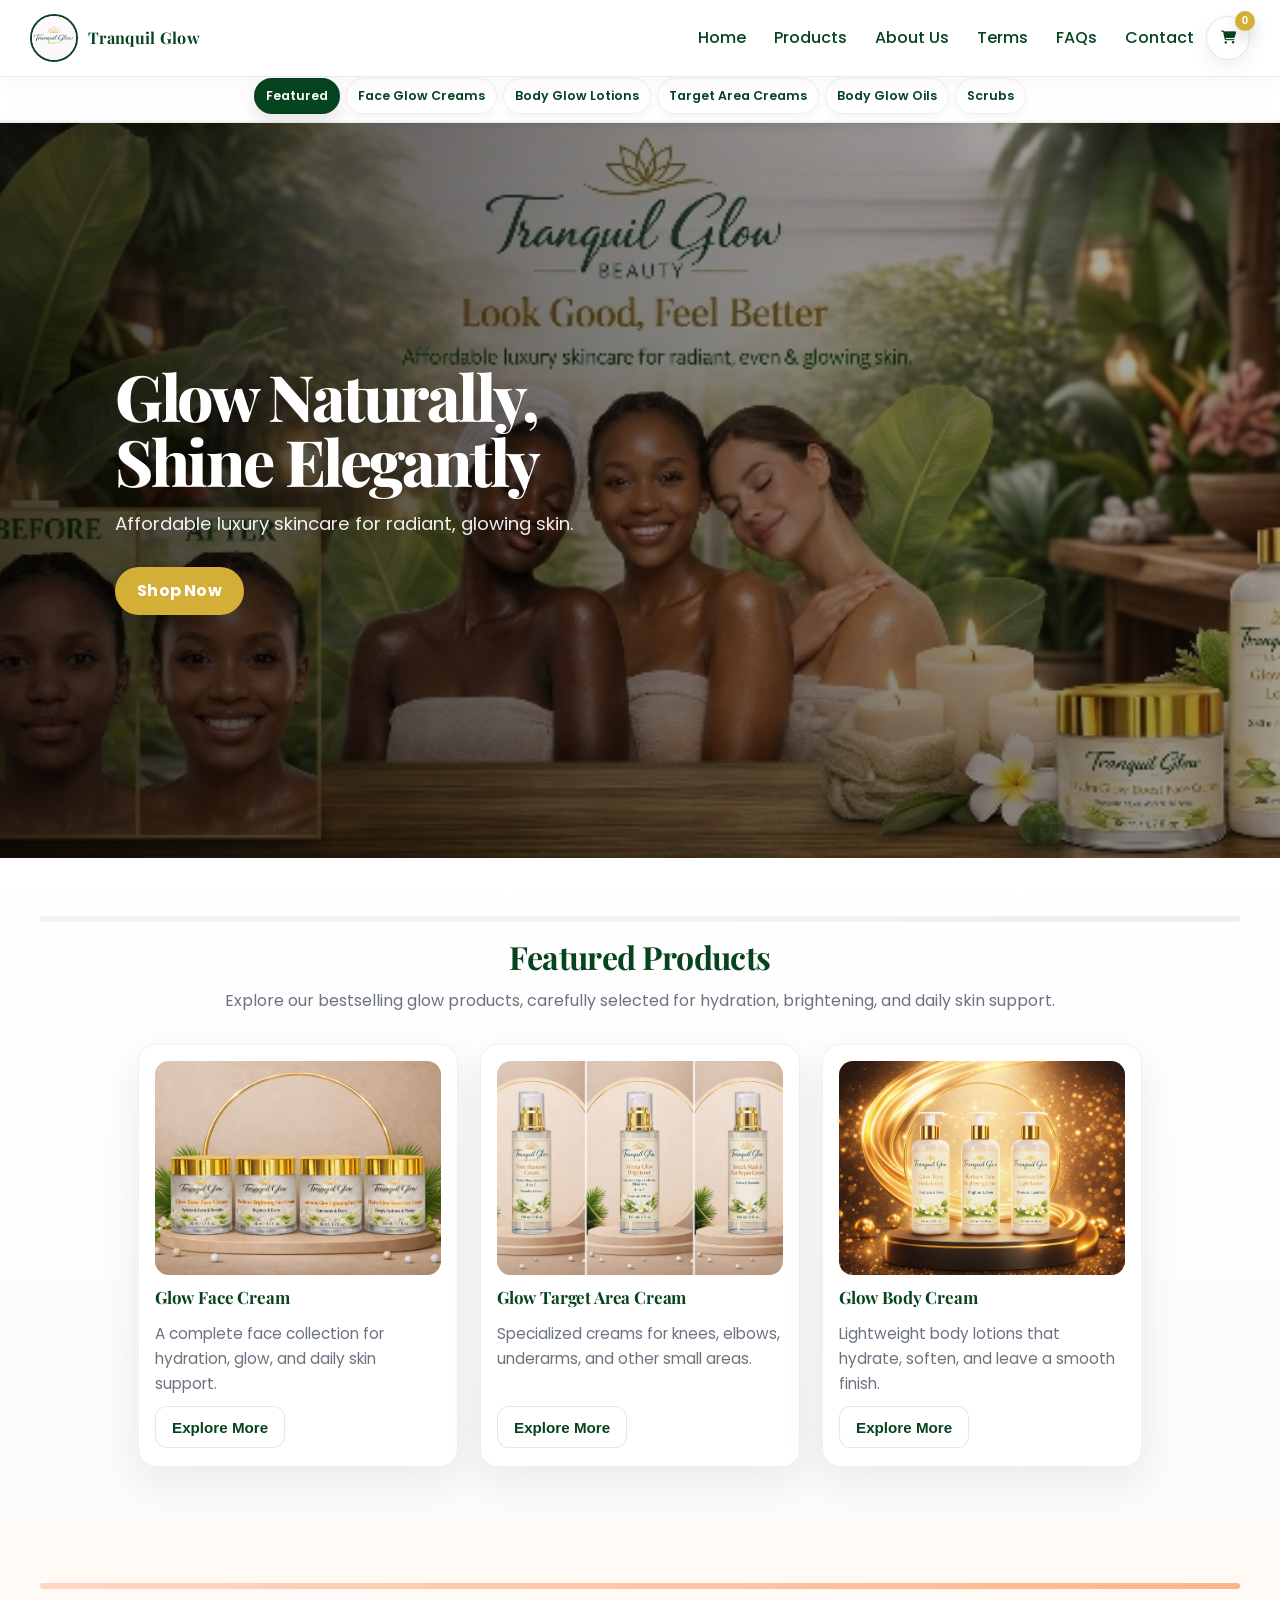
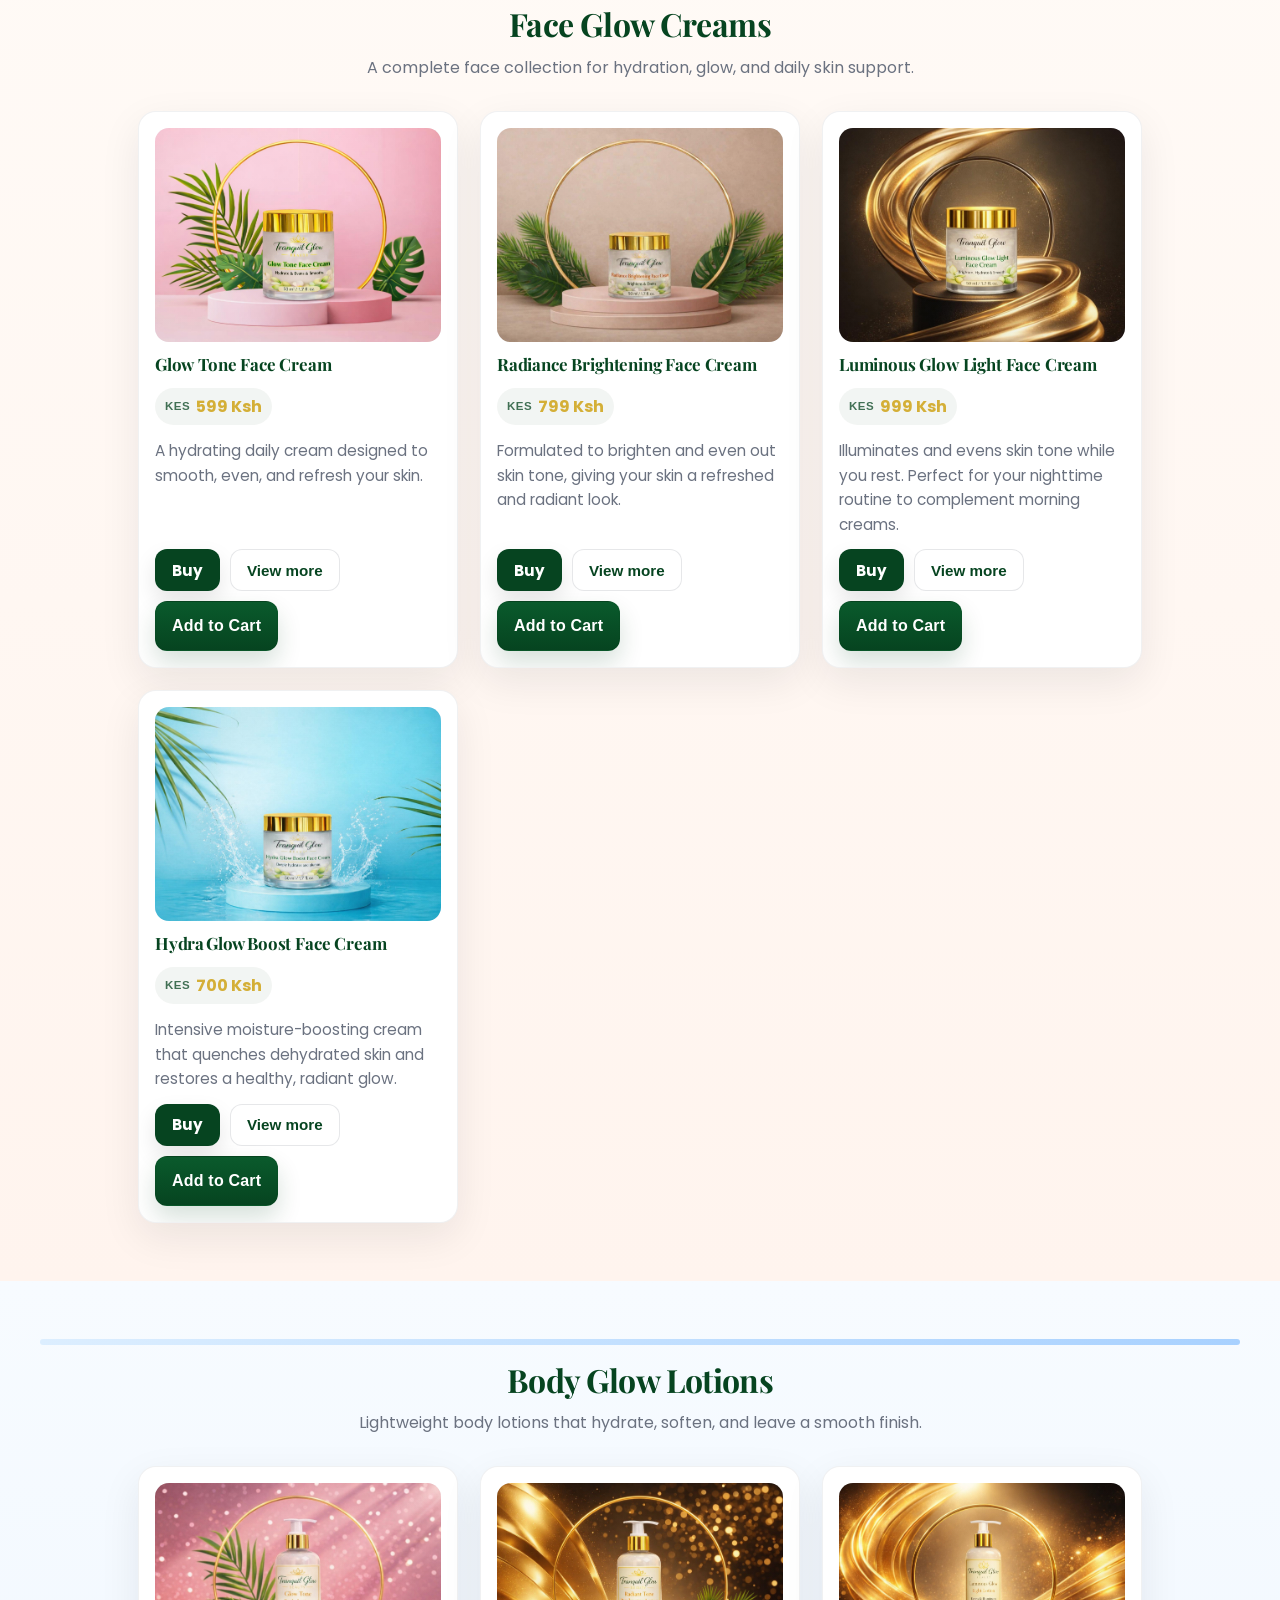
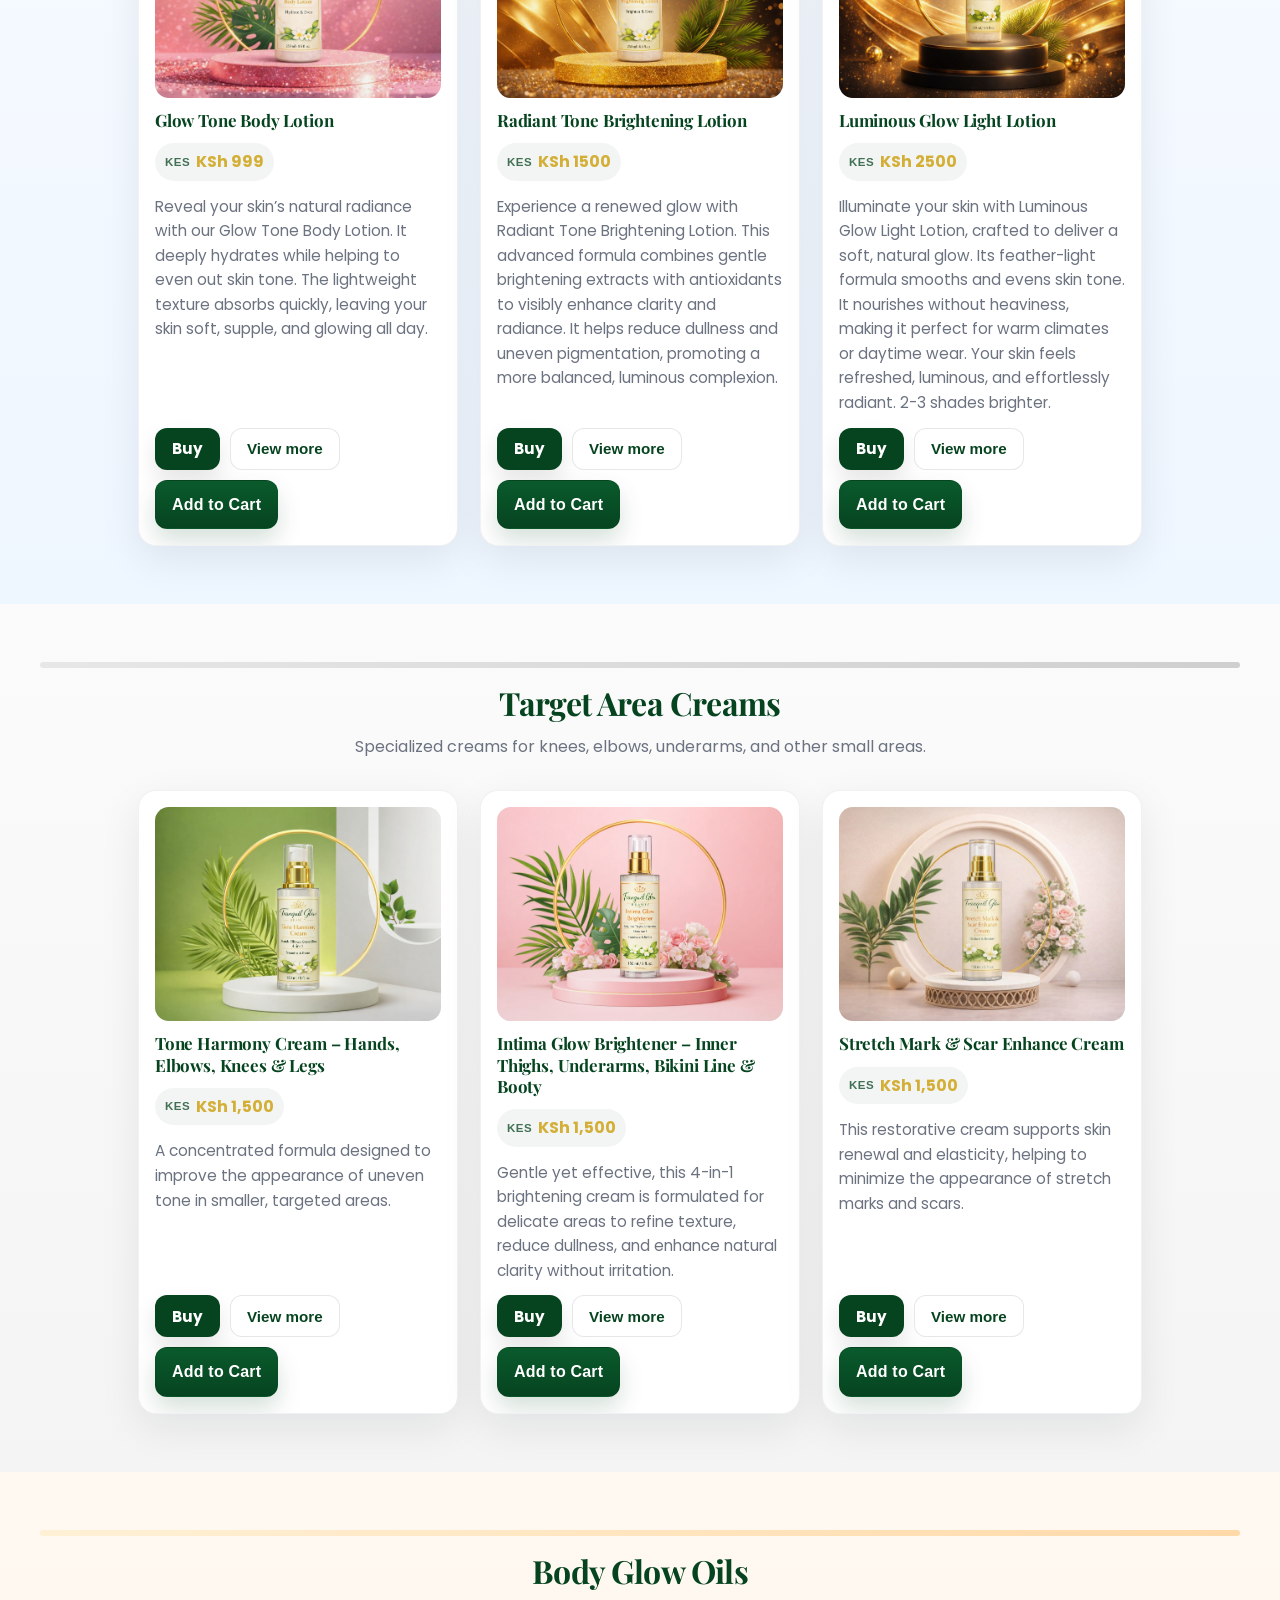
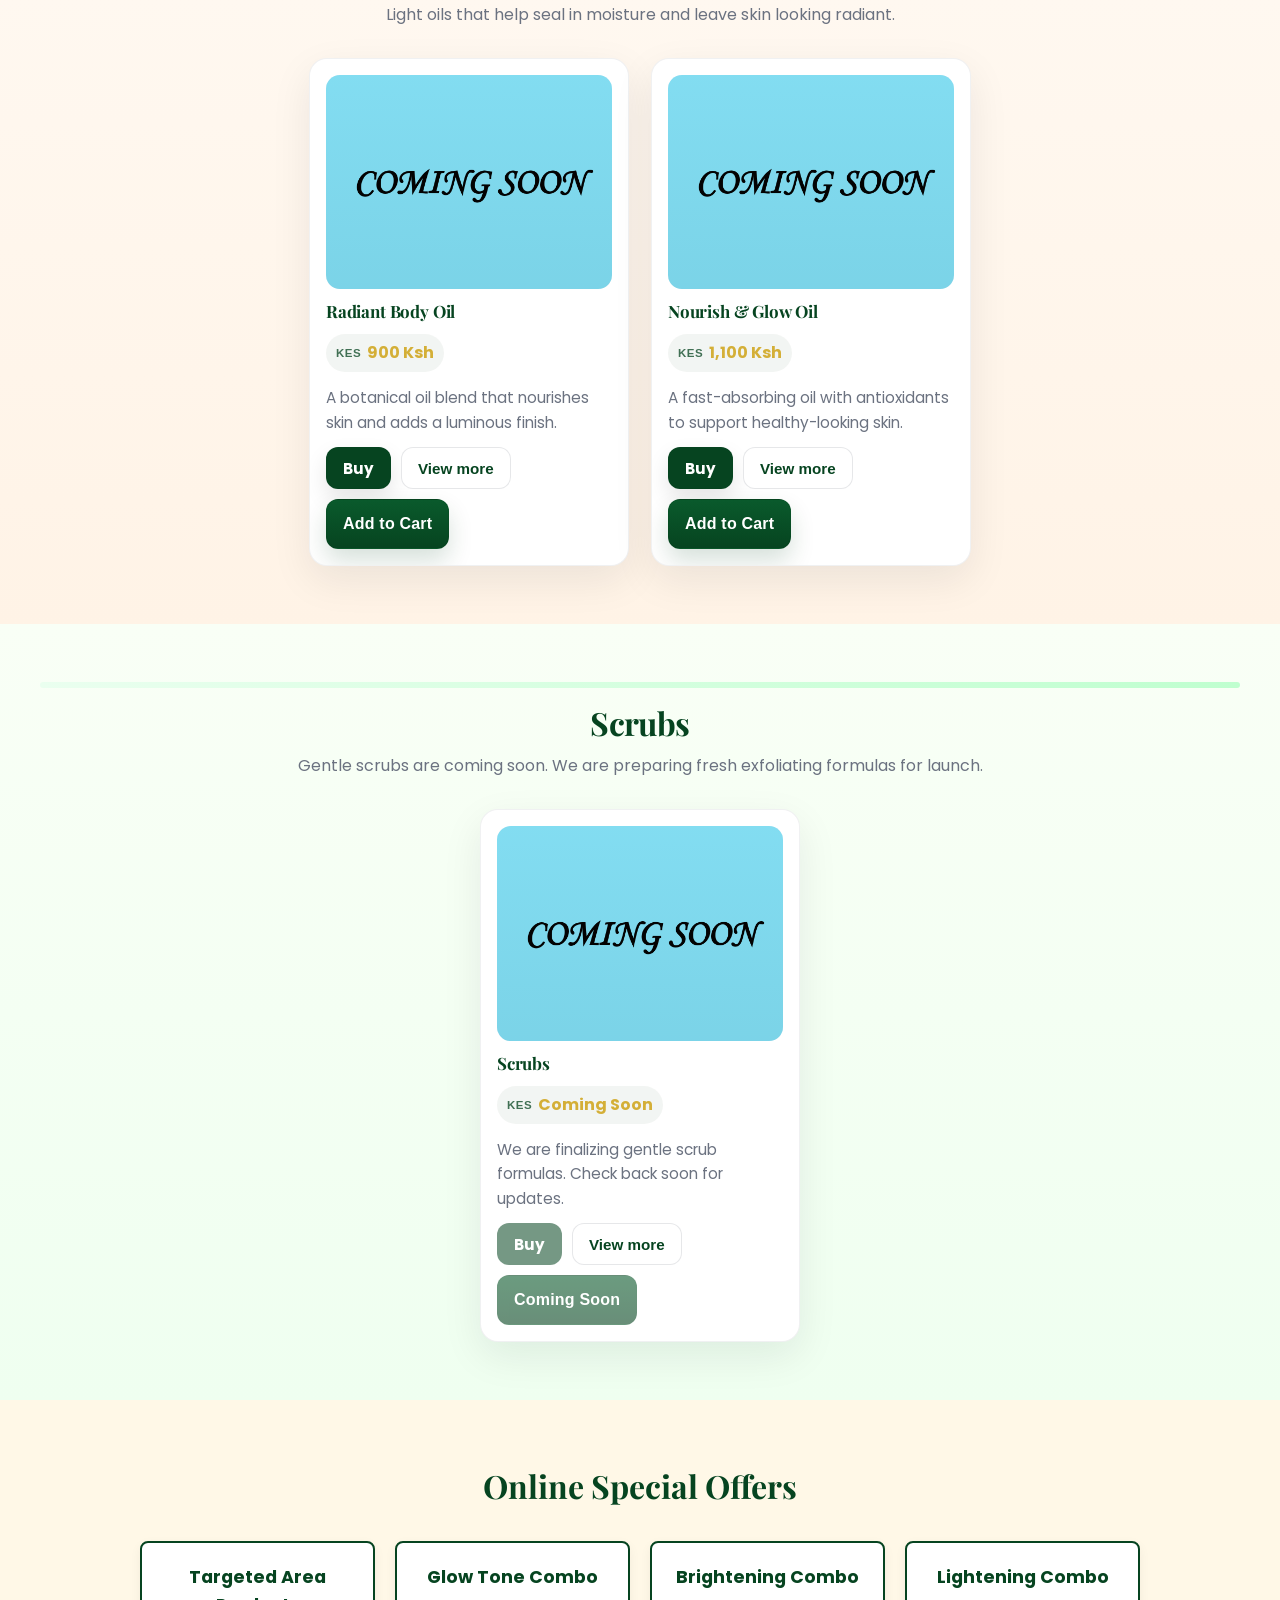
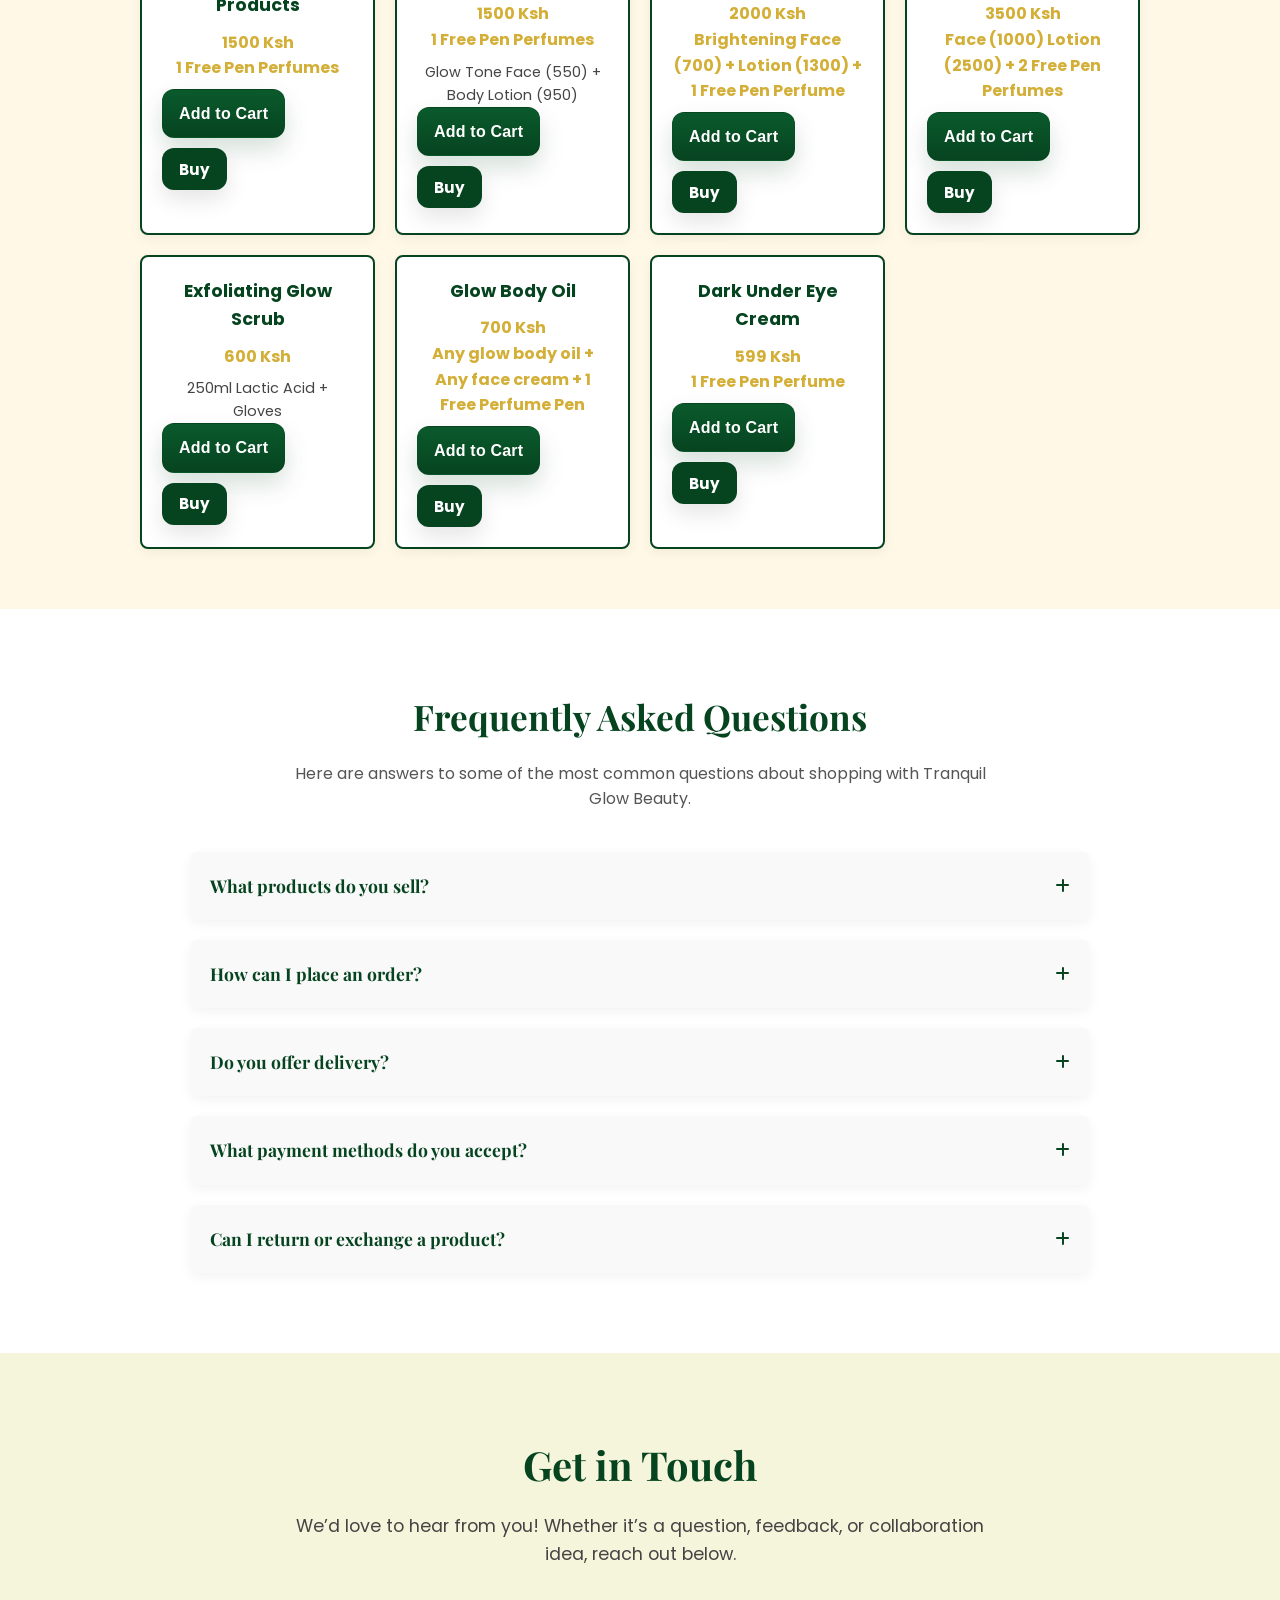
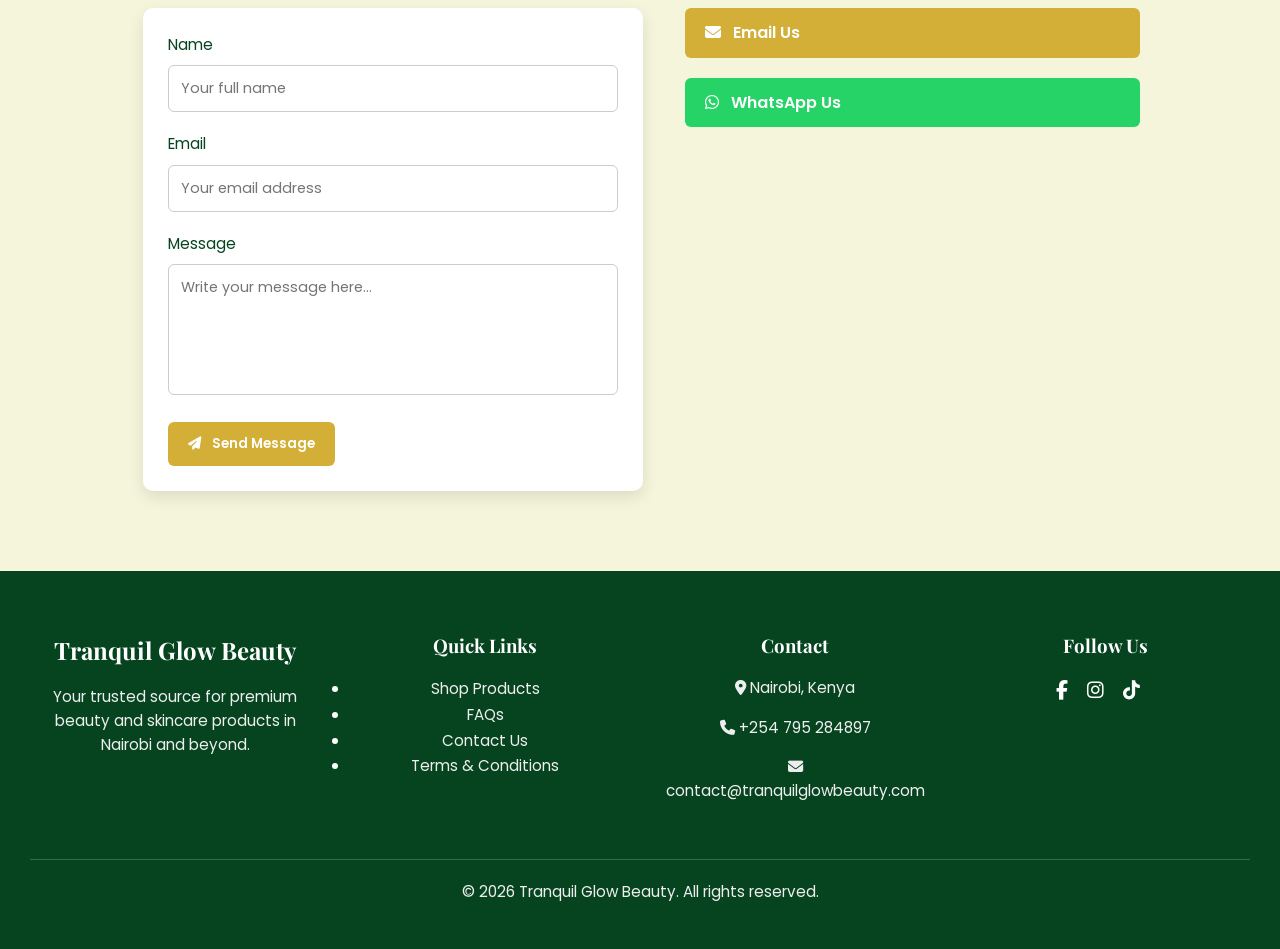
==== commit 66b0b2ab: "Add files via upload" ====
--- a/index.html
+++ b/index.html
@@ -70,9 +70,46 @@
   <button class="menu-toggle" aria-label="Open menu">
     <i class="fas fa-bars"></i>
   </button>
+  <button class="cart-toggle" id="cartToggle" aria-label="Open cart" aria-expanded="false" type="button">
+    <i class="fas fa-shopping-cart" aria-hidden="true"></i>
+    <span class="cart-count" id="cartCount">0</span>
+  </button>
 </nav>
 <!-- END NAVIGATION -->
 
+
+
+<!-- START CART DRAWER -->
+<div id="cartDrawer" class="cart-drawer" aria-hidden="true" data-whatsapp-number="254795284897">
+  <div class="cart-drawer__overlay" data-cart-close></div>
+  <aside class="cart-drawer__panel" role="dialog" aria-modal="true" aria-labelledby="cartTitle">
+    <div class="cart-drawer__header">
+      <h2 id="cartTitle">Your Cart</h2>
+      <button type="button" class="cart-close" data-cart-close aria-label="Close cart">&times;</button>
+    </div>
+
+    <div class="cart-drawer__body">
+      <div id="cartItems" class="cart-items"></div>
+      <p id="cartEmpty" class="cart-empty">Your cart is empty.</p>
+    </div>
+
+    <div class="cart-drawer__footer">
+      <div class="cart-summary">
+        <span>Total</span>
+        <strong id="cartTotal">KSh 0</strong>
+      </div>
+
+      <a id="cartCheckout" class="btn-buy cart-checkout" href="#" target="_blank" rel="noopener">
+        Checkout via WhatsApp
+      </a>
+
+      <button type="button" id="cartClear" class="btn-view-more cart-clear">
+        Clear Cart
+      </button>
+    </div>
+  </aside>
+</div>
+<!-- END CART DRAWER -->
 
 <!-- START HERO SECTION -->
 <section id="hero" class="hero">
@@ -225,6 +262,7 @@
     <button class="btn-view-more" type="button" aria-expanded="false" aria-controls="desc-face-glow-tone">
       View more
     </button>
+    <button class="btn-add-to-cart" type="button">Add to Cart</button>
   </div>
 
   <div id="desc-face-glow-tone" class="product-full-description" hidden>
@@ -272,6 +310,7 @@
     <button class="btn-view-more" type="button" aria-expanded="false" aria-controls="desc-face-radiance-brightening">
       View more
     </button>
+    <button class="btn-add-to-cart" type="button">Add to Cart</button>
   </div>
 
   <div id="desc-face-radiance-brightening" class="product-full-description" hidden>
@@ -317,6 +356,7 @@
     <button class="btn-view-more" type="button" aria-expanded="false" aria-controls="desc-face-luminous-glow-light">
       View more
     </button>
+    <button class="btn-add-to-cart" type="button">Add to Cart</button>
   </div>
 
   <div id="desc-face-luminous-glow-light" class="product-full-description" hidden>
@@ -367,6 +407,7 @@
     <button class="btn-view-more" type="button" aria-expanded="false" aria-controls="desc-face-hydra-glow-boost">
       View more
     </button>
+    <button class="btn-add-to-cart" type="button">Add to Cart</button>
   </div>
 
   <div id="desc-face-hydra-glow-boost" class="product-full-description" hidden>
@@ -418,6 +459,7 @@
     <button class="btn-view-more" type="button" aria-expanded="false" aria-controls="desc-lotion-glow-tone">
       View more
     </button>
+    <button class="btn-add-to-cart" type="button">Add to Cart</button>
   </div>
 
   <div id="desc-lotion-glow-tone" class="product-full-description" hidden>
@@ -462,6 +504,7 @@
     <button class="btn-view-more" type="button" aria-expanded="false" aria-controls="desc-lotion-radiant-tone">
       View more
     </button>
+    <button class="btn-add-to-cart" type="button">Add to Cart</button>
   </div>
 
   <div id="desc-lotion-radiant-tone" class="product-full-description" hidden>
@@ -506,6 +549,7 @@
     <button class="btn-view-more" type="button" aria-expanded="false" aria-controls="desc-lotion-luminous-glow">
       View more
     </button>
+    <button class="btn-add-to-cart" type="button">Add to Cart</button>
   </div>
 
   <div id="desc-lotion-luminous-glow" class="product-full-description" hidden>
@@ -557,6 +601,7 @@
     <button class="btn-view-more" type="button" aria-expanded="false" aria-controls="desc-target-even-tone">
       View more
     </button>
+    <button class="btn-add-to-cart" type="button">Add to Cart</button>
   </div>
 
   <div id="desc-target-even-tone" class="product-full-description" hidden>
@@ -604,6 +649,7 @@
     <button class="btn-view-more" type="button" aria-expanded="false" aria-controls="desc-target-smooth">
       View more
     </button>
+    <button class="btn-add-to-cart" type="button">Add to Cart</button>
   </div>
 
   <div id="desc-target-smooth" class="product-full-description" hidden>
@@ -651,6 +697,7 @@
     <button class="btn-view-more" type="button" aria-expanded="false" aria-controls="desc-target-stretch-scar">
       View more
     </button>
+    <button class="btn-add-to-cart" type="button">Add to Cart</button>
   </div>
 
   <div id="desc-target-stretch-scar" class="product-full-description" hidden>
@@ -686,6 +733,7 @@
       <div class="actions">
         <a class="btn-buy" href="https://wa.me/254795284897?text=Hello%20Tranquil,%20I%20would%20like%20to%20buy%20Radiant%20Body%20Oil%20(900%20Ksh).">Buy</a>
         <button class="btn-view-more" type="button" aria-expanded="false" aria-controls="desc-oil-radiant">View more</button>
+    <button class="btn-add-to-cart" type="button">Add to Cart</button>
       </div>
       <div id="desc-oil-radiant" class="product-full-description" hidden></div>
     </article>
@@ -700,6 +748,7 @@
       <div class="actions">
         <a class="btn-buy" href="https://wa.me/254795284897?text=Hello%20Tranquil,%20I%20would%20like%20to%20buy%20Nourish%20%26%20Glow%20Oil%20(1100%20Ksh).">Buy</a>
         <button class="btn-view-more" type="button" aria-expanded="false" aria-controls="desc-oil-nourish">View more</button>
+    <button class="btn-add-to-cart" type="button">Add to Cart</button>
       </div>
       <div id="desc-oil-nourish" class="product-full-description" hidden></div>
     </article>
@@ -721,6 +770,7 @@
       <div class="actions">
         <a class="btn-buy" aria-disabled="true">Buy</a>
         <button class="btn-view-more" type="button" aria-expanded="false" aria-controls="desc-scrubs">View more</button>
+    <button class="btn-add-to-cart" type="button">Add to Cart</button>
       </div>
       <div id="desc-scrubs" class="product-full-description" hidden>
         <p>Scrub collection will be available soon.</p>
@@ -751,112 +801,134 @@
      =========================== -->
 
 
+
 <!-- ===========================
      START OFFERS SECTION
      =========================== -->
 <section id="offers" class="offers">
   <h2>Online Special Offers</h2>
+
   <div class="offer-grid">
 
-  <!-- OFFER 1 -->
-<div class="offer-card">
-  <h3>Targeted Area Products</h3>
-  <p class="price">1500 Ksh <br>1 Free Pen Perfumes</p>
-  
-  <div class="actions">
-    <a class="btn-buy" 
-       href="https://wa.me/254795284897?text=Hello%20Tranquility,%20I%20would%20like%20to%20Buy%20Targeted%20Area%20Products%20-%201500%20Ksh%20+%20Free%20Pen%20Perfumes">
-      Buy
-    </a>        
-  </div>
-</div>
-
-<!-- OFFER 2 -->
-<div class="offer-card">
-  <h3>Glow Tone Combo</h3>
-  <p class="price">1500 Ksh <br>1 Free Pen Perfumes</p>
-  <p class="details">Glow Tone Face (550) + Body Lotion (950)</p>
-  
-  <div class="actions">
-    <a class="btn-buy" 
-       href="https://wa.me/254795284897?text=Hello%20Tranquility,%20I%20would%20like%20to%20Buy%20Glow%20Tone%20Combo%20-%201500%20Ksh%20(Glow%20Tone%20Face%20550%20+%20Body%20Lotion%20950)%20+%20Free%20Pen%20Perfumes">
-      Buy
-    </a>        
-  </div>
-</div>
-
-<!-- OFFER 3 -->
-<div class="offer-card">
-  <h3>Brightening Combo</h3>
-  <p class="price">2000 Ksh <br> Brightening Face (700) + Lotion (1300) + 1 Free Pen Perfume</p>
-  
-  <div class="actions">
-    <a class="btn-buy" 
-       href="https://wa.me/254795284897?text=Hello%20Tranquility,%20I%20would%20like%20to%20Buy%20Brightening%20Combo%20-%202000%20Ksh%20(Brightening%20Face%20700%20+%20Lotion%201300)%20+%20Free%20Pen%20Perfume">
-      Buy
-    </a>        
-  </div>
-</div>
-
-<!-- OFFER 4 -->
-<div class="offer-card">
-  <h3>Lightening Combo</h3>
-  <p class="price">3500 Ksh <br> Face (1000) Lotion (2500) + 2 Free Pen Perfumes</p>
-  
-  <div class="actions">
-    <a class="btn-buy" 
-       href="https://wa.me/254795284897?text=Hello%20Tranquility,%20I%20would%20like%20to%20Buy%20Lightening%20Combo%20-%203500%20Ksh%20(Face%201000%20Lotion%202500)%20+%202%20Free%20Pen%20Perfumes">
-      Buy
-    </a>        
-  </div>
-</div>
-
-<!-- OFFER 5 -->
-<div class="offer-card">
-  <h3>Exfoliating Glow Scrub</h3>
-  <p class="price">600 Ksh</p>
-  <p class="details">250ml Lactic Acid + Gloves</p>
-  
-  <div class="actions">
-    <a class="btn-buy" 
-       href="https://wa.me/254795284897?text=Hello%20Tranquility,%20I%20would%20like%20to%20Buy%20Exfoliating%20Glow%20Scrub%20-%20600%20Ksh%20(250ml%20Lactic%20Acid%20+%20Gloves)">
-      Buy
-    </a>        
-  </div>
-</div>
-
-<!-- OFFER 6 -->
-<div class="offer-card">
-  <h3>Glow Body Oil</h3>
-  <p class="price">700 Ksh <br> Any glow body oil + Any face cream + 1 Free Perfume Pen</p>
-  
-  <div class="actions">
-    <a class="btn-buy" 
-       href="https://wa.me/254795284897?text=Hello%20Tranquility,%20I%20would%20like%20to%20Buy%20Glow%20Body%20Oil%20-%20700%20Ksh%20(Any%20Glow%20Body%20Oil%20+%20Any%20Face%20Cream)%20+%201%20Free%20Perfume%20Pen">
-      Buy
-    </a>        
-  </div>
-</div>
-
-<!-- OFFER 7 -->
-<div class="offer-card">
-  <h3>Dark Under Eye Cream</h3>
-  <p class="price">599 Ksh <br>1 Free Pen Perfume</p>
-  
-  <div class="actions">
-    <a class="btn-buy" 
-       href="https://wa.me/254795284897?text=Hello%20Tranquility,%20I%20would%20like%20to%20Buy%20Dark%20Under%20Eye%20Cream%20-%20599%20Ksh%20+%20Free%20Pen%20Perfume">
-      Buy
-    </a>        
-  </div>
-</div>
+    <!-- OFFER 1 -->
+    <div class="offer-card" data-name="Targeted Area Products" data-price="1500">
+      <h3>Targeted Area Products</h3>
+      <p class="price">1500 Ksh <br>1 Free Pen Perfumes</p>
+
+      <div class="actions">
+        <button class="btn-add-to-cart" type="button">Add to Cart</button>
+        <a class="btn-buy"
+           href="https://wa.me/254795284897?text=Hello%20Tranquility,%20I%20would%20like%20to%20Buy%20Targeted%20Area%20Products%20-%201500%20Ksh%20+%20Free%20Pen%20Perfumes"
+           target="_blank"
+           rel="noopener">
+          Buy
+        </a>
+      </div>
+    </div>
+
+    <!-- OFFER 2 -->
+    <div class="offer-card" data-name="Glow Tone Combo" data-price="1500">
+      <h3>Glow Tone Combo</h3>
+      <p class="price">1500 Ksh <br>1 Free Pen Perfumes</p>
+      <p class="details">Glow Tone Face (550) + Body Lotion (950)</p>
+
+      <div class="actions">
+        <button class="btn-add-to-cart" type="button">Add to Cart</button>
+        <a class="btn-buy"
+           href="https://wa.me/254795284897?text=Hello%20Tranquility,%20I%20would%20like%20to%20Buy%20Glow%20Tone%20Combo%20-%201500%20Ksh%20(Glow%20Tone%20Face%20550%20+%20Body%20Lotion%20950)%20+%20Free%20Pen%20Perfumes"
+           target="_blank"
+           rel="noopener">
+          Buy
+        </a>
+      </div>
+    </div>
+
+    <!-- OFFER 3 -->
+    <div class="offer-card" data-name="Brightening Combo" data-price="2000">
+      <h3>Brightening Combo</h3>
+      <p class="price">2000 Ksh <br>Brightening Face (700) + Lotion (1300) + 1 Free Pen Perfume</p>
+
+      <div class="actions">
+        <button class="btn-add-to-cart" type="button">Add to Cart</button>
+        <a class="btn-buy"
+           href="https://wa.me/254795284897?text=Hello%20Tranquility,%20I%20would%20like%20to%20Buy%20Brightening%20Combo%20-%202000%20Ksh%20(Brightening%20Face%20700%20+%20Lotion%201300)%20+%20Free%20Pen%20Perfume"
+           target="_blank"
+           rel="noopener">
+          Buy
+        </a>
+      </div>
+    </div>
+
+    <!-- OFFER 4 -->
+    <div class="offer-card" data-name="Lightening Combo" data-price="3500">
+      <h3>Lightening Combo</h3>
+      <p class="price">3500 Ksh <br>Face (1000) Lotion (2500) + 2 Free Pen Perfumes</p>
+
+      <div class="actions">
+        <button class="btn-add-to-cart" type="button">Add to Cart</button>
+        <a class="btn-buy"
+           href="https://wa.me/254795284897?text=Hello%20Tranquility,%20I%20would%20like%20to%20Buy%20Lightening%20Combo%20-%203500%20Ksh%20(Face%201000%20Lotion%202500)%20+%202%20Free%20Pen%20Perfumes"
+           target="_blank"
+           rel="noopener">
+          Buy
+        </a>
+      </div>
+    </div>
+
+    <!-- OFFER 5 -->
+    <div class="offer-card" data-name="Exfoliating Glow Scrub" data-price="600">
+      <h3>Exfoliating Glow Scrub</h3>
+      <p class="price">600 Ksh</p>
+      <p class="details">250ml Lactic Acid + Gloves</p>
+
+      <div class="actions">
+        <button class="btn-add-to-cart" type="button">Add to Cart</button>
+        <a class="btn-buy"
+           href="https://wa.me/254795284897?text=Hello%20Tranquility,%20I%20would%20like%20to%20Buy%20Exfoliating%20Glow%20Scrub%20-%20600%20Ksh%20(250ml%20Lactic%20Acid%20+%20Gloves)"
+           target="_blank"
+           rel="noopener">
+          Buy
+        </a>
+      </div>
+    </div>
+
+    <!-- OFFER 6 -->
+    <div class="offer-card" data-name="Glow Body Oil" data-price="700">
+      <h3>Glow Body Oil</h3>
+      <p class="price">700 Ksh <br>Any glow body oil + Any face cream + 1 Free Perfume Pen</p>
+
+      <div class="actions">
+        <button class="btn-add-to-cart" type="button">Add to Cart</button>
+        <a class="btn-buy"
+           href="https://wa.me/254795284897?text=Hello%20Tranquility,%20I%20would%20like%20to%20Buy%20Glow%20Body%20Oil%20-%20700%20Ksh%20(Any%20Glow%20Body%20Oil%20+%20Any%20Face%20Cream)%20+%201%20Free%20Perfume%20Pen"
+           target="_blank"
+           rel="noopener">
+          Buy
+        </a>
+      </div>
+    </div>
+
+    <!-- OFFER 7 -->
+    <div class="offer-card" data-name="Dark Under Eye Cream" data-price="599">
+      <h3>Dark Under Eye Cream</h3>
+      <p class="price">599 Ksh <br>1 Free Pen Perfume</p>
+
+      <div class="actions">
+        <button class="btn-add-to-cart" type="button">Add to Cart</button>
+        <a class="btn-buy"
+           href="https://wa.me/254795284897?text=Hello%20Tranquility,%20I%20would%20like%20to%20Buy%20Dark%20Under%20Eye%20Cream%20-%20599%20Ksh%20+%20Free%20Pen%20Perfume"
+           target="_blank"
+           rel="noopener">
+          Buy
+        </a>
+      </div>
+    </div>
 
   </div>
 </section>
 <!-- ===========================
      END OFFERS SECTION
      =========================== -->
-
 
 
 
--- a/css/style.css
+++ b/css/style.css
@@ -2255,3 +2255,667 @@
    END FOOTER
    =========================== */
 
+
+
+
+
+/* =========================================================
+   CART UI OVERLAY — APPEND AFTER THE EXISTING STYLESHEET
+   Keeps current site intact and only styles the shopping cart
+   ========================================================= */
+
+/* Ensure the navbar can host the cart icon cleanly */
+.navbar {
+  gap: 12px;
+}
+
+/* Cart button placement: left of hamburger */
+.cart-toggle,
+.cart-btn,
+.cart-icon-button,
+.nav-cart-btn {
+  order: 2;
+  display: inline-flex;
+  align-items: center;
+  justify-content: center;
+  position: relative;
+  width: 44px;
+  height: 44px;
+  border: 1px solid rgba(6, 68, 32, 0.12);
+  border-radius: 999px;
+  background: #fff;
+  color: var(--color-primary);
+  box-shadow: 0 8px 20px rgba(17, 24, 39, 0.06);
+  cursor: pointer;
+  transition: transform 0.18s ease, box-shadow 0.18s ease, background 0.18s ease, color 0.18s ease, border-color 0.18s ease;
+}
+
+.menu-toggle {
+  order: 3;
+}
+
+.cart-toggle:hover,
+.cart-toggle:focus-visible,
+.cart-btn:hover,
+.cart-btn:focus-visible,
+.cart-icon-button:hover,
+.cart-icon-button:focus-visible,
+.nav-cart-btn:hover,
+.nav-cart-btn:focus-visible {
+  transform: translateY(-1px);
+  background: var(--color-primary);
+  color: #fff;
+  border-color: var(--color-primary);
+  outline: none;
+  box-shadow: 0 12px 24px rgba(6, 68, 32, 0.14);
+}
+
+/* Badge count */
+.cart-count,
+.cart-badge,
+.nav-cart-count {
+  position: absolute;
+  top: -6px;
+  right: -6px;
+  min-width: 20px;
+  height: 20px;
+  padding: 0 5px;
+  border-radius: 999px;
+  display: inline-flex;
+  align-items: center;
+  justify-content: center;
+  background: var(--color-secondary);
+  color: #fff;
+  font-size: 0.72rem;
+  font-weight: 800;
+  line-height: 1;
+  box-shadow: 0 8px 16px rgba(0, 0, 0, 0.15);
+}
+
+/* Add to cart buttons on product cards */
+.btn-add-to-cart,
+.add-to-cart-btn,
+.product-add-to-cart,
+.cart-add-btn {
+  display: inline-flex;
+  align-items: center;
+  justify-content: center;
+  min-height: 42px;
+  padding: 11px 16px;
+  border-radius: 12px;
+  border: 1px solid rgba(6, 68, 32, 0.18);
+  background: linear-gradient(180deg, #0a5a2c 0%, #064420 100%);
+  color: #fff;
+  font: inherit;
+  font-weight: 800;
+  letter-spacing: 0.2px;
+  cursor: pointer;
+  text-decoration: none;
+  box-shadow: 0 12px 24px rgba(6, 68, 32, 0.16);
+  transition: transform 0.18s ease, box-shadow 0.18s ease, filter 0.18s ease, background 0.18s ease;
+}
+
+.btn-add-to-cart:hover,
+.btn-add-to-cart:focus-visible,
+.add-to-cart-btn:hover,
+.add-to-cart-btn:focus-visible,
+.product-add-to-cart:hover,
+.product-add-to-cart:focus-visible,
+.cart-add-btn:hover,
+.cart-add-btn:focus-visible {
+  transform: translateY(-2px);
+  filter: brightness(1.04);
+  outline: none;
+  box-shadow: 0 16px 30px rgba(6, 68, 32, 0.22);
+}
+
+.btn-add-to-cart:active,
+.add-to-cart-btn:active,
+.product-add-to-cart:active,
+.cart-add-btn:active {
+  transform: translateY(0);
+}
+
+.btn-add-to-cart[disabled],
+.add-to-cart-btn[disabled],
+.product-add-to-cart[disabled],
+.cart-add-btn[disabled],
+.btn-add-to-cart.disabled,
+.add-to-cart-btn.disabled,
+.product-add-to-cart.disabled,
+.cart-add-btn.disabled {
+  opacity: 0.6;
+  cursor: not-allowed;
+  transform: none;
+  box-shadow: none;
+}
+
+/* Secondary cart action styling */
+.btn-go-cart,
+.view-cart-btn,
+.checkout-cart-btn {
+  display: inline-flex;
+  align-items: center;
+  justify-content: center;
+  min-height: 42px;
+  padding: 11px 16px;
+  border-radius: 12px;
+  border: 1px solid rgba(6, 68, 32, 0.14);
+  background: #fff;
+  color: var(--color-primary);
+  font-weight: 800;
+  text-decoration: none;
+  transition: transform 0.18s ease, background 0.18s ease, color 0.18s ease, border-color 0.18s ease;
+}
+
+.btn-go-cart:hover,
+.btn-go-cart:focus-visible,
+.view-cart-btn:hover,
+.view-cart-btn:focus-visible,
+.checkout-cart-btn:hover,
+.checkout-cart-btn:focus-visible {
+  transform: translateY(-2px);
+  background: var(--color-primary);
+  color: #fff;
+  border-color: var(--color-primary);
+  outline: none;
+}
+
+/* Cart drawer / modal */
+.cart-overlay {
+  position: fixed;
+  inset: 0;
+  background: rgba(15, 23, 42, 0.58);
+  backdrop-filter: blur(6px);
+  opacity: 0;
+  visibility: hidden;
+  transition: opacity 0.22s ease, visibility 0.22s ease;
+  z-index: 9998;
+}
+
+.cart-overlay.active,
+.cart-overlay.is-open {
+  opacity: 1;
+  visibility: visible;
+}
+
+.cart-drawer,
+.cart-sidebar,
+.cart-panel {
+  position: fixed;
+  top: 0;
+  right: 0;
+  width: min(420px, 100vw);
+  height: 100vh;
+  background: #fff;
+  z-index: 9999;
+  transform: translateX(110%);
+  transition: transform 0.28s ease;
+  display: flex;
+  flex-direction: column;
+  box-shadow: -18px 0 50px rgba(15, 23, 42, 0.22);
+  border-left: 1px solid rgba(15, 23, 42, 0.08);
+}
+
+.cart-drawer.open,
+.cart-drawer.active,
+.cart-sidebar.open,
+.cart-sidebar.active,
+.cart-panel.open,
+.cart-panel.active {
+  transform: translateX(0);
+}
+
+.cart-header,
+.cart-sidebar-header,
+.cart-panel-header {
+  display: flex;
+  align-items: center;
+  justify-content: space-between;
+  gap: 12px;
+  padding: 18px 18px 16px;
+  border-bottom: 1px solid rgba(15, 23, 42, 0.08);
+  background: linear-gradient(180deg, #ffffff 0%, #fbfbfb 100%);
+}
+
+.cart-header h3,
+.cart-sidebar-header h3,
+.cart-panel-header h3,
+.cart-title {
+  margin: 0;
+  font-family: var(--font-heading);
+  font-size: 1.25rem;
+  color: var(--color-primary);
+}
+
+.cart-close,
+.cart-close-btn,
+.cart-sidebar-close,
+.cart-panel-close {
+  width: 40px;
+  height: 40px;
+  border: 0;
+  border-radius: 999px;
+  background: rgba(15, 23, 42, 0.06);
+  color: #111827;
+  font-size: 1.4rem;
+  cursor: pointer;
+  display: inline-flex;
+  align-items: center;
+  justify-content: center;
+  transition: background 0.18s ease, transform 0.18s ease;
+}
+
+.cart-close:hover,
+.cart-close:focus-visible,
+.cart-close-btn:hover,
+.cart-close-btn:focus-visible,
+.cart-sidebar-close:hover,
+.cart-sidebar-close:focus-visible,
+.cart-panel-close:hover,
+.cart-panel-close:focus-visible {
+  background: rgba(15, 23, 42, 0.1);
+  transform: scale(1.03);
+  outline: none;
+}
+
+.cart-items,
+.cart-list,
+.cart-items-list {
+  flex: 1;
+  overflow-y: auto;
+  padding: 14px 14px 0;
+  display: flex;
+  flex-direction: column;
+  gap: 12px;
+}
+
+.cart-empty,
+.cart-empty-state {
+  margin: auto 0;
+  padding: 24px 18px;
+  text-align: center;
+  color: #6b7280;
+}
+
+.cart-empty i,
+.cart-empty-state i {
+  display: inline-flex;
+  align-items: center;
+  justify-content: center;
+  width: 58px;
+  height: 58px;
+  margin-bottom: 12px;
+  border-radius: 999px;
+  background: rgba(6, 68, 32, 0.08);
+  color: var(--color-primary);
+  font-size: 1.5rem;
+}
+
+.cart-empty h4,
+.cart-empty-state h4 {
+  margin: 0 0 6px;
+  color: var(--color-primary);
+  font-family: var(--font-heading);
+  font-size: 1.08rem;
+}
+
+.cart-empty p,
+.cart-empty-state p {
+  margin: 0;
+  font-size: 0.95rem;
+  line-height: 1.6;
+}
+
+.cart-item {
+  display: grid;
+  grid-template-columns: 74px 1fr auto;
+  gap: 12px;
+  align-items: center;
+  padding: 12px;
+  background: #fff;
+  border: 1px solid rgba(15, 23, 42, 0.08);
+  border-radius: 16px;
+  box-shadow: 0 10px 24px rgba(15, 23, 42, 0.04);
+}
+
+.cart-item-image {
+  width: 74px;
+  height: 74px;
+  object-fit: cover;
+  border-radius: 14px;
+  background: #f3f4f6;
+  border: 1px solid rgba(15, 23, 42, 0.06);
+}
+
+.cart-item-info {
+  min-width: 0;
+}
+
+.cart-item-title {
+  margin: 0 0 4px;
+  font-size: 0.98rem;
+  line-height: 1.35;
+  color: #111827;
+  font-weight: 700;
+}
+
+.cart-item-price,
+.cart-item-meta {
+  margin: 0;
+  font-size: 0.9rem;
+  color: #6b7280;
+}
+
+.cart-item-actions {
+  display: flex;
+  flex-direction: column;
+  align-items: flex-end;
+  gap: 8px;
+}
+
+.qty-controls,
+.quantity-controls,
+.cart-qty {
+  display: inline-flex;
+  align-items: center;
+  gap: 8px;
+  padding: 4px;
+  border-radius: 999px;
+  background: #f8fafc;
+  border: 1px solid rgba(15, 23, 42, 0.08);
+}
+
+.qty-btn,
+.quantity-btn,
+.cart-qty-btn {
+  width: 30px;
+  height: 30px;
+  border: 0;
+  border-radius: 999px;
+  background: #fff;
+  color: var(--color-primary);
+  font-size: 1rem;
+  font-weight: 800;
+  cursor: pointer;
+  box-shadow: 0 4px 10px rgba(15, 23, 42, 0.05);
+  transition: transform 0.16s ease, background 0.16s ease;
+}
+
+.qty-btn:hover,
+.qty-btn:focus-visible,
+.quantity-btn:hover,
+.quantity-btn:focus-visible,
+.cart-qty-btn:hover,
+.cart-qty-btn:focus-visible {
+  transform: translateY(-1px);
+  background: var(--color-primary);
+  color: #fff;
+  outline: none;
+}
+
+.qty-value,
+.quantity-value,
+.cart-qty-value {
+  min-width: 22px;
+  text-align: center;
+  font-weight: 800;
+  font-size: 0.95rem;
+  color: #111827;
+}
+
+.cart-remove,
+.remove-item,
+.cart-item-remove {
+  border: 0;
+  background: transparent;
+  color: #b91c1c;
+  font-size: 0.9rem;
+  font-weight: 700;
+  cursor: pointer;
+  padding: 0;
+}
+
+.cart-remove:hover,
+.cart-remove:focus-visible,
+.remove-item:hover,
+.remove-item:focus-visible,
+.cart-item-remove:hover,
+.cart-item-remove:focus-visible {
+  text-decoration: underline;
+  outline: none;
+}
+
+.cart-footer,
+.cart-summary,
+.cart-panel-footer {
+  padding: 16px 18px 18px;
+  border-top: 1px solid rgba(15, 23, 42, 0.08);
+  background: linear-gradient(180deg, #ffffff 0%, #fbfbfb 100%);
+}
+
+.cart-total-row {
+  display: flex;
+  align-items: center;
+  justify-content: space-between;
+  gap: 12px;
+  margin-bottom: 14px;
+  font-size: 1rem;
+}
+
+.cart-total-label {
+  color: #374151;
+  font-weight: 600;
+}
+
+.cart-total-amount {
+  color: var(--color-primary);
+  font-size: 1.15rem;
+  font-weight: 900;
+}
+
+.cart-actions {
+  display: grid;
+  grid-template-columns: 1fr 1fr;
+  gap: 10px;
+}
+
+.cart-actions .checkout-btn,
+.cart-actions .checkout-whatsapp-btn,
+.cart-actions .clear-cart-btn,
+.cart-actions .continue-shopping-btn {
+  min-height: 46px;
+  border-radius: 12px;
+  font-weight: 800;
+}
+
+.cart-actions .checkout-btn,
+.cart-actions .checkout-whatsapp-btn {
+  background: linear-gradient(180deg, #0a5a2c 0%, #064420 100%);
+  color: #fff;
+  border: 1px solid rgba(6, 68, 32, 0.18);
+}
+
+.cart-actions .clear-cart-btn,
+.cart-actions .continue-shopping-btn {
+  background: #fff;
+  color: var(--color-primary);
+  border: 1px solid rgba(6, 68, 32, 0.14);
+}
+
+.cart-actions .checkout-btn:hover,
+.cart-actions .checkout-btn:focus-visible,
+.cart-actions .checkout-whatsapp-btn:hover,
+.cart-actions .checkout-whatsapp-btn:focus-visible {
+  filter: brightness(1.04);
+  outline: none;
+}
+
+.cart-actions .clear-cart-btn:hover,
+.cart-actions .clear-cart-btn:focus-visible,
+.cart-actions .continue-shopping-btn:hover,
+.cart-actions .continue-shopping-btn:focus-visible {
+  background: rgba(6, 68, 32, 0.04);
+  outline: none;
+}
+
+/* Mini cart / dropdown option */
+.cart-dropdown,
+.mini-cart {
+  position: absolute;
+  top: calc(100% + 12px);
+  right: 0;
+  width: min(360px, calc(100vw - 24px));
+  background: #fff;
+  border: 1px solid rgba(15, 23, 42, 0.08);
+  border-radius: 18px;
+  box-shadow: 0 24px 60px rgba(15, 23, 42, 0.18);
+  overflow: hidden;
+  z-index: 9999;
+}
+
+.cart-dropdown.hidden,
+.mini-cart.hidden {
+  display: none;
+}
+
+/* WhatsApp checkout emphasis */
+.whatsapp-checkout,
+.checkout-whatsapp-btn {
+  background: #25d366;
+  color: #fff;
+}
+
+.whatsapp-checkout:hover,
+.whatsapp-checkout:focus-visible,
+.checkout-whatsapp-btn:hover,
+.checkout-whatsapp-btn:focus-visible {
+  background: #128c7e;
+  color: #fff;
+}
+
+/* Make product price and "add to cart" feel stronger together */
+.product-card .price {
+  display: inline-flex;
+  align-items: center;
+  gap: 6px;
+  width: fit-content;
+  padding: 6px 10px;
+  border-radius: 999px;
+  background: rgba(6, 68, 32, 0.05);
+}
+
+.product-card .price::before {
+  content: "KES";
+  font-size: 0.72rem;
+  font-weight: 800;
+  letter-spacing: 0.04em;
+  color: var(--color-primary);
+  opacity: 0.75;
+}
+
+/* Better visual balance on touch devices */
+@media (max-width: 768px) {
+  .navbar {
+    gap: 8px;
+  }
+
+  .cart-toggle,
+  .cart-btn,
+  .cart-icon-button,
+  .nav-cart-btn {
+    width: 40px;
+    height: 40px;
+  }
+
+  .cart-drawer,
+  .cart-sidebar,
+  .cart-panel {
+    width: min(100vw, 420px);
+  }
+
+  .cart-item {
+    grid-template-columns: 64px 1fr;
+    align-items: start;
+  }
+
+  .cart-item-actions {
+    grid-column: 1 / -1;
+    flex-direction: row;
+    justify-content: space-between;
+    align-items: center;
+    margin-top: 4px;
+  }
+
+  .cart-actions {
+    grid-template-columns: 1fr;
+  }
+}
+
+@media (max-width: 480px) {
+  .cart-header,
+  .cart-sidebar-header,
+  .cart-panel-header,
+  .cart-footer,
+  .cart-summary,
+  .cart-panel-footer {
+    padding-left: 14px;
+    padding-right: 14px;
+  }
+
+  .cart-items,
+  .cart-list,
+  .cart-items-list {
+    padding-left: 12px;
+    padding-right: 12px;
+  }
+
+  .cart-item {
+    padding: 10px;
+    gap: 10px;
+    border-radius: 14px;
+  }
+
+  .cart-item-image {
+    width: 64px;
+    height: 64px;
+    border-radius: 12px;
+  }
+
+  .cart-item-title {
+    font-size: 0.95rem;
+  }
+
+  .btn-add-to-cart,
+  .add-to-cart-btn,
+  .product-add-to-cart,
+  .cart-add-btn,
+  .btn-go-cart,
+  .view-cart-btn,
+  .checkout-cart-btn {
+    width: 100%;
+  }
+}
+
+/* Prevent scroll when cart is open */
+body.cart-open,
+body.no-scroll-cart {
+  overflow: hidden;
+  touch-action: none;
+}
+
+/* Accessibility */
+.cart-toggle:focus-visible,
+.cart-btn:focus-visible,
+.cart-icon-button:focus-visible,
+.nav-cart-btn:focus-visible,
+.btn-add-to-cart:focus-visible,
+.add-to-cart-btn:focus-visible,
+.product-add-to-cart:focus-visible,
+.cart-add-btn:focus-visible,
+.cart-remove:focus-visible,
+.remove-item:focus-visible,
+.cart-item-remove:focus-visible {
+  outline: none;
+  box-shadow: 0 0 0 4px rgba(212, 175, 55, 0.22);
+}
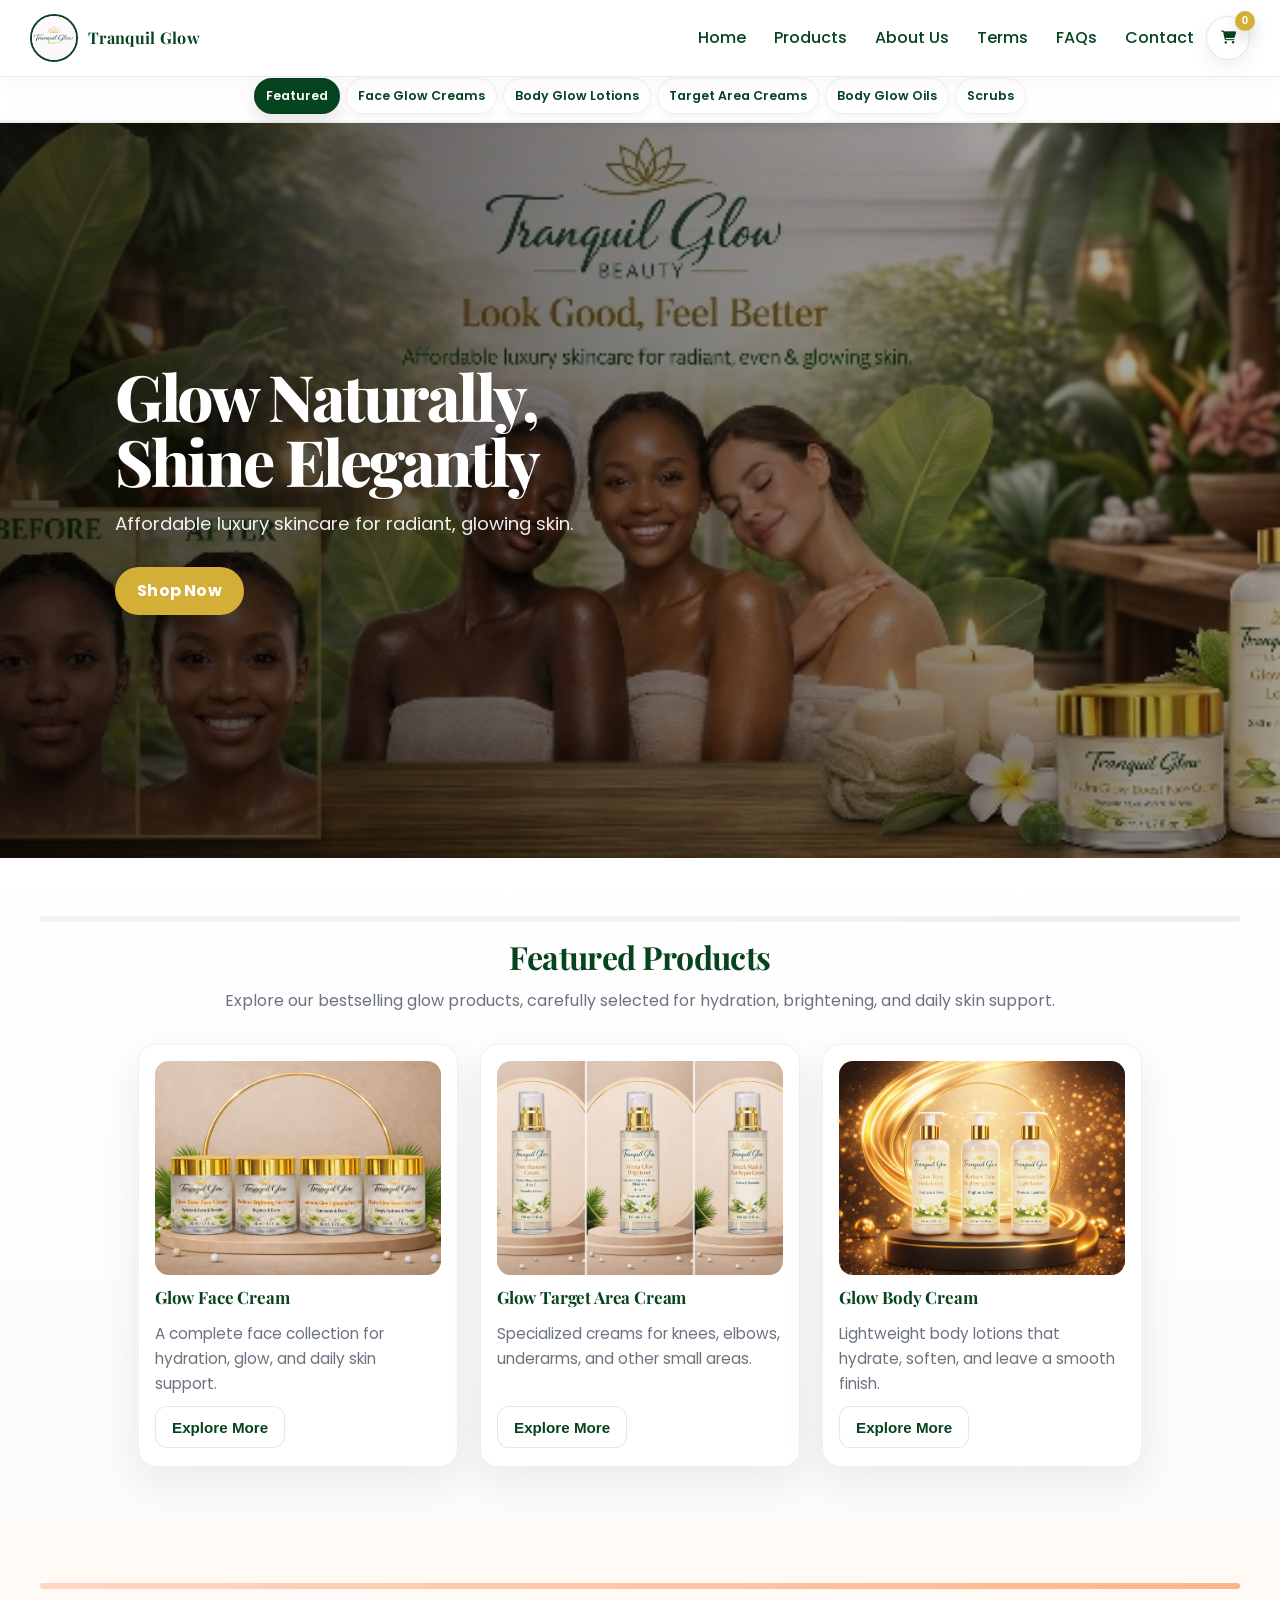
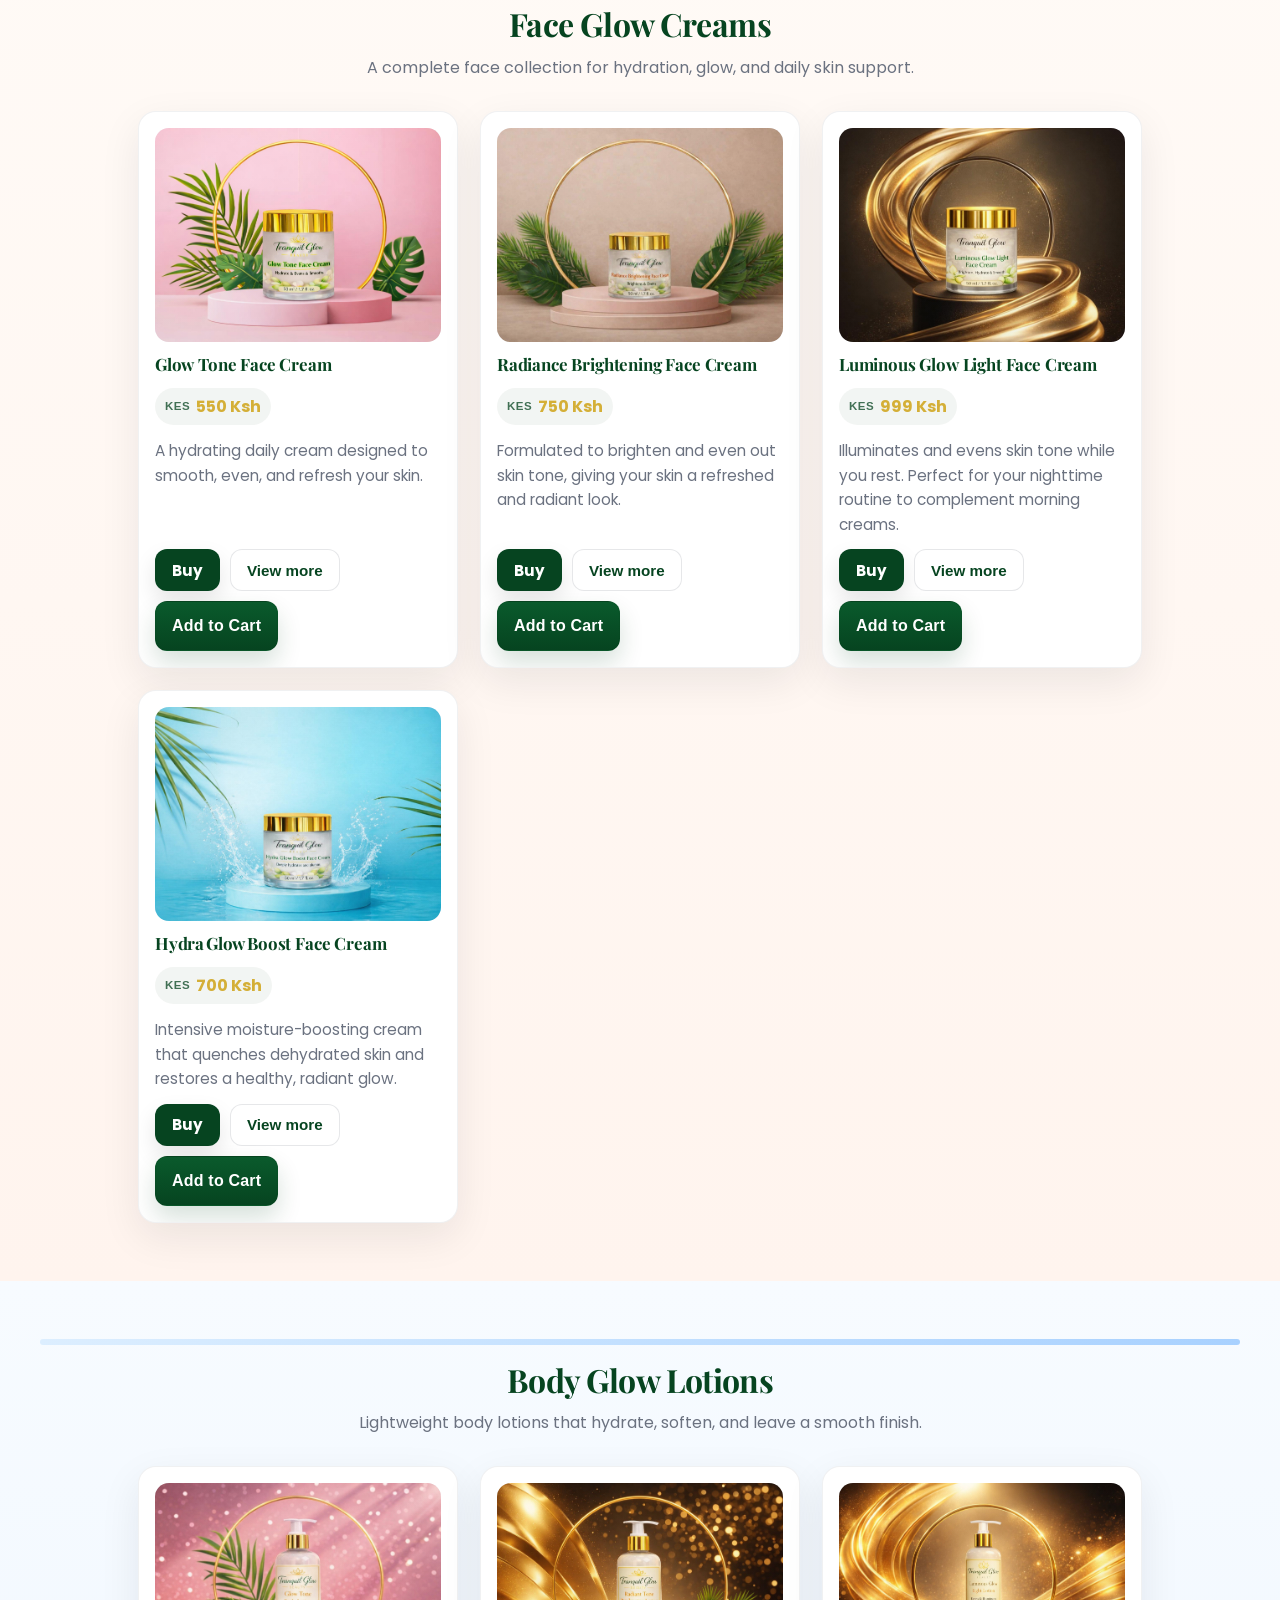
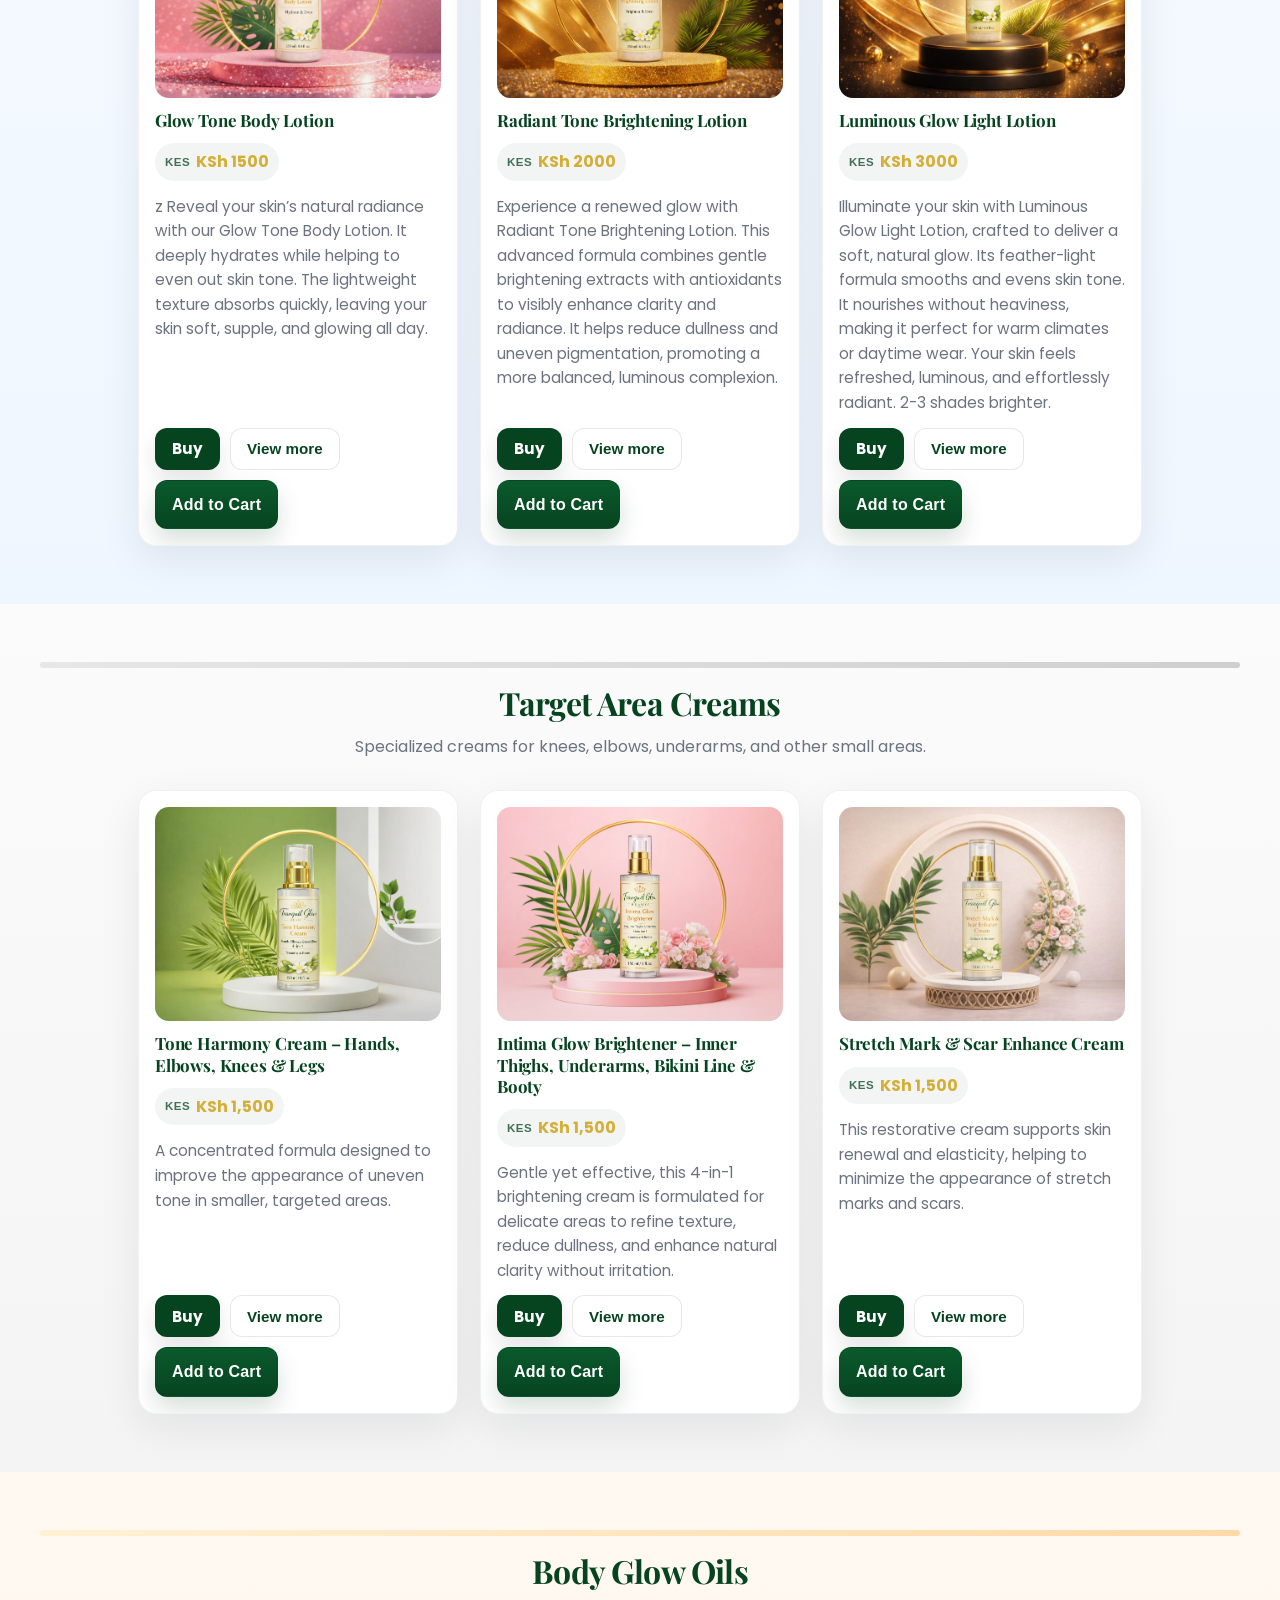
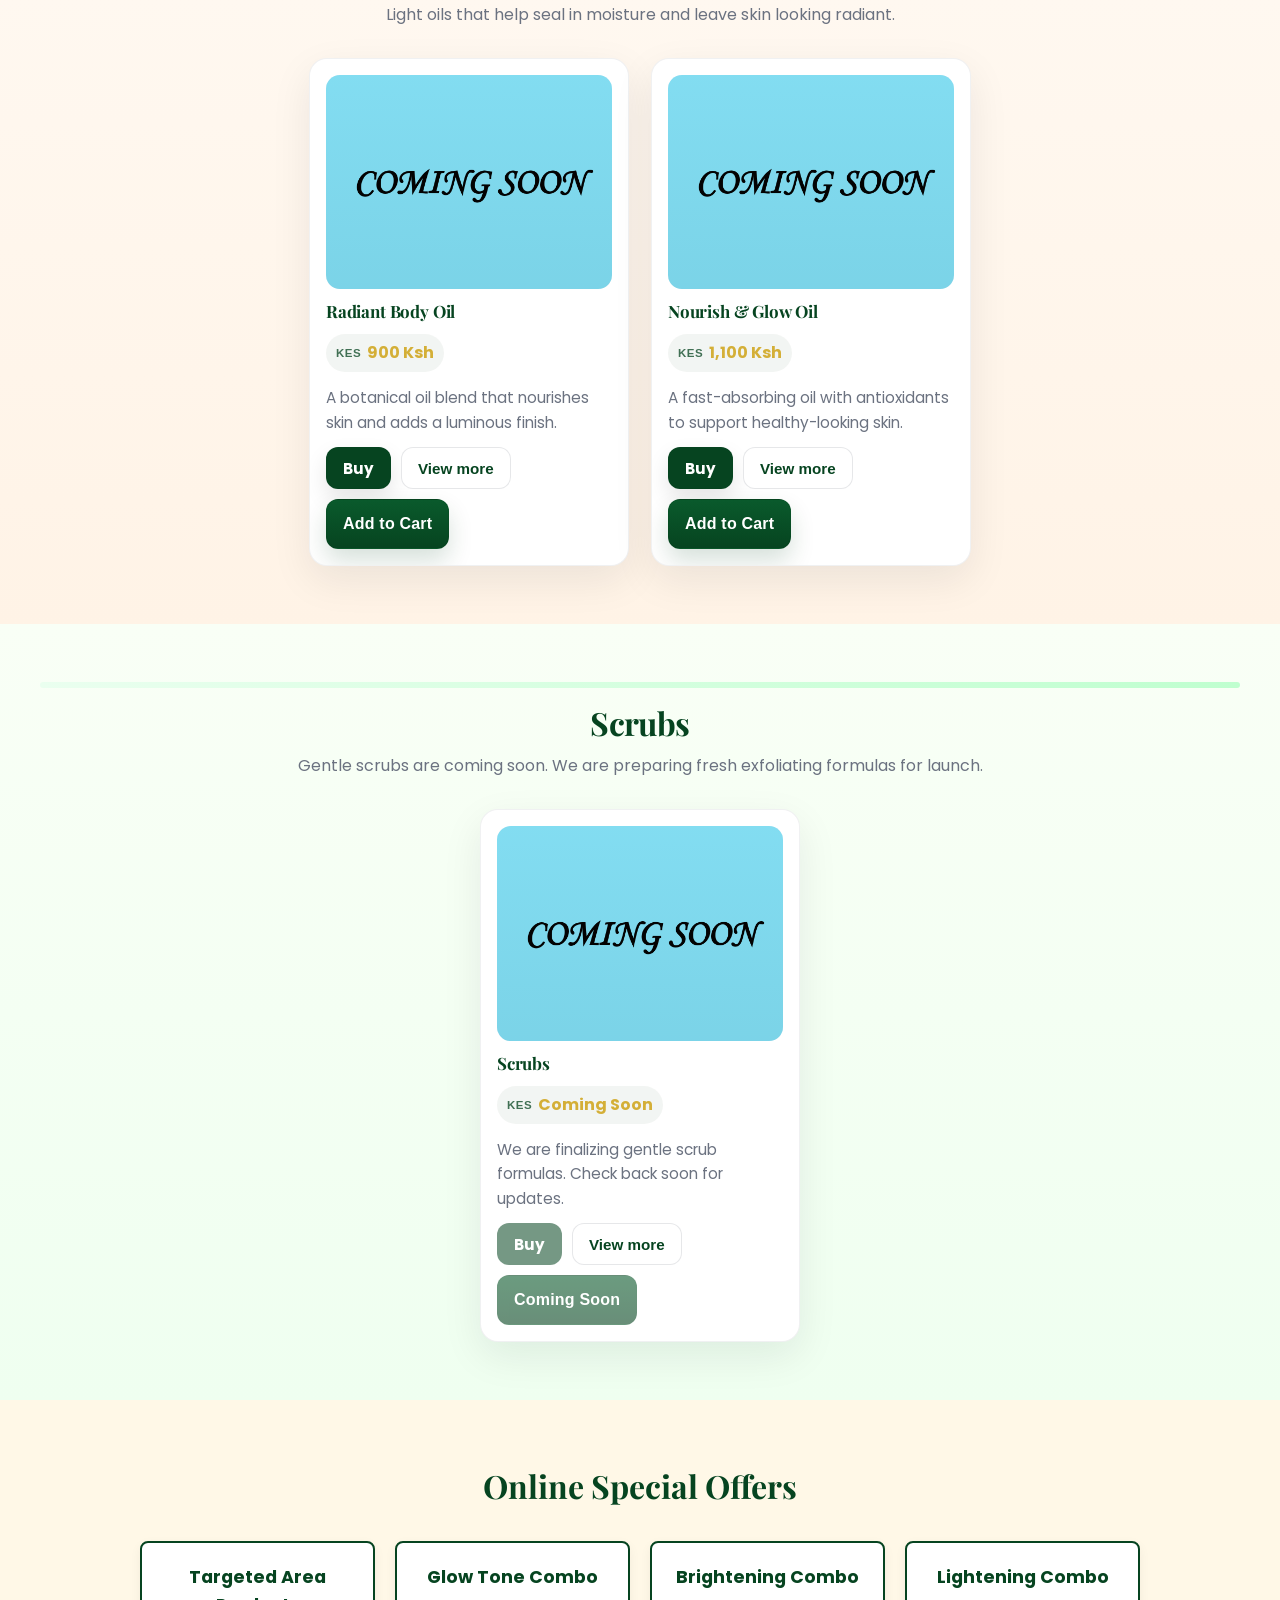
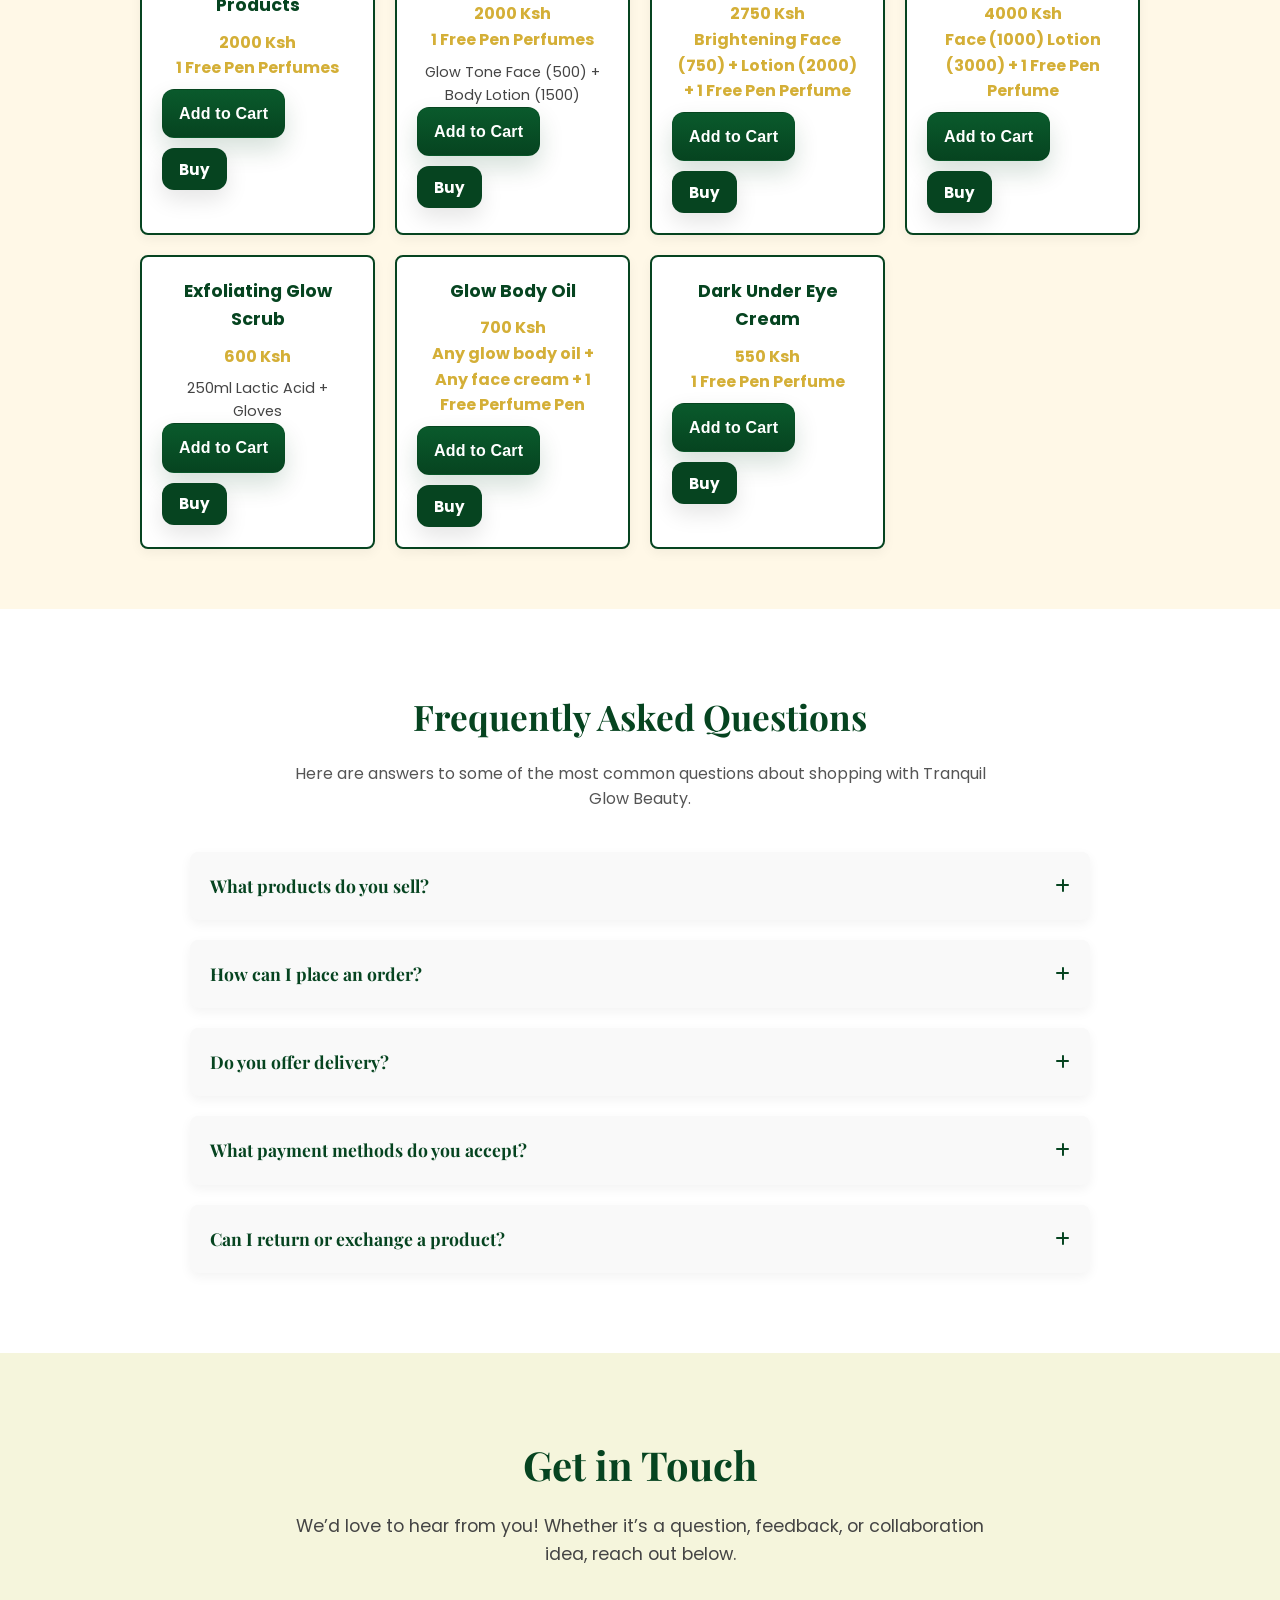
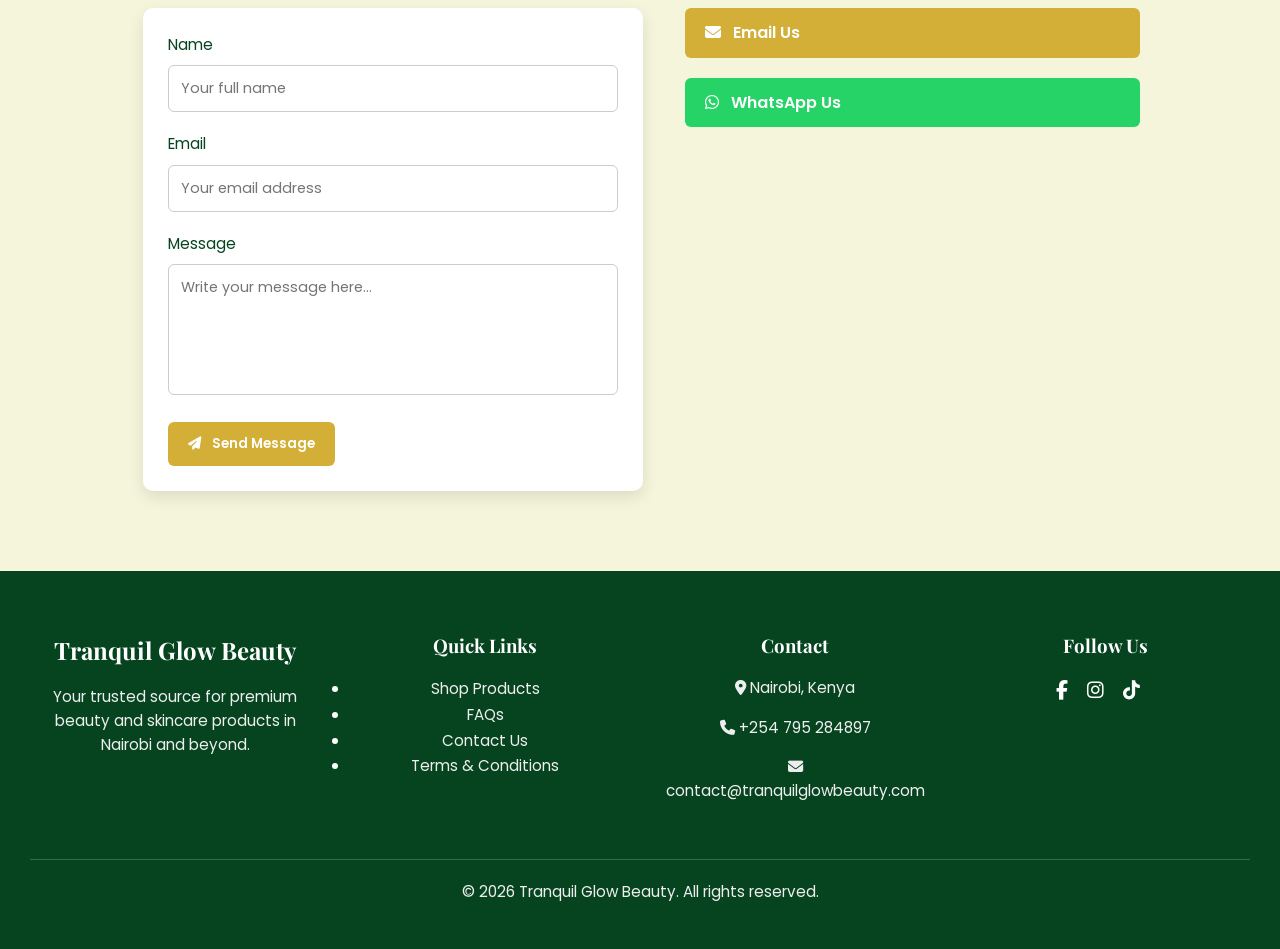
==== commit 58c55f04: "Add files via upload" ====
--- a/index.html
+++ b/index.html
@@ -243,7 +243,7 @@
 
   <h3>Glow Tone Face Cream</h3>
 
-  <p class="price">599 Ksh</p>
+  <p class="price">550 Ksh</p>
 
   <p class="summary">
     A hydrating daily cream designed to smooth, even, and refresh your skin.
@@ -252,7 +252,7 @@
   <div class="actions">
     <a 
       class="btn-buy" 
-      href="https://wa.me/254795284897?text=Hello%20Tranquil,%20I%20would%20like%20to%20buy%20Glow%20Tone%20Face%20Cream%20(599%20Ksh)."
+      href="https://wa.me/254795284897?text=Hello%20Tranquil,%20I%20would%20like%20to%20buy%20Glow%20Tone%20Face%20Cream%20(550%20Ksh)."
       target="_blank"
       rel="noopener"
     >
@@ -291,7 +291,7 @@
 
   <h3>Radiance Brightening Face Cream</h3>
 
-  <p class="price">799 Ksh</p>
+  <p class="price">750 Ksh</p>
 
   <p class="summary">
     Formulated to brighten and even out skin tone, giving your skin a refreshed and radiant look.
@@ -300,7 +300,7 @@
   <div class="actions">
     <a 
       class="btn-buy" 
-      href="https://wa.me/254795284897?text=Hello%20Tranquil,%20I%20would%20like%20to%20buy%20Radiance%20Brightening%20Face%20Cream%20(799%20Ksh)."
+      href="https://wa.me/254795284897?text=Hello%20Tranquil,%20I%20would%20like%20to%20buy%20Radiance%20Brightening%20Face%20Cream%20(750%20Ksh)."
       target="_blank"
       rel="noopener"
     >
@@ -440,16 +440,16 @@
 
   <h3>Glow Tone Body Lotion</h3>
 
-  <p class="price">KSh 999</p>
-
-  <p class="summary">
+  <p class="price">KSh 1500</p>
+
+  <p class="summary">z
     Reveal your skin’s natural radiance with our Glow Tone Body Lotion. It deeply hydrates while helping to even out skin tone. The lightweight texture absorbs quickly, leaving your skin soft, supple, and glowing all day.
   </p>
 
   <div class="actions">
     <a 
       class="btn-buy" 
-      href="https://wa.me/254795284897?text=Hello%20Tranquil,%20I%20would%20like%20to%20buy%20Glow%20Tone%20Body%20Lotion%20(KSh%20999)."
+      href="https://wa.me/254795284897?text=Hello%20Tranquil,%20I%20would%20like%20to%20buy%20Glow%20Tone%20Body%20Lotion%20(KSh%201500)."
       target="_blank"
       rel="noopener"
     >
@@ -485,7 +485,7 @@
 
   <h3>Radiant Tone Brightening Lotion</h3>
 
-  <p class="price">KSh 1500</p>
+  <p class="price">KSh 2000</p>
 
   <p class="summary">
     Experience a renewed glow with Radiant Tone Brightening Lotion. This advanced formula combines gentle brightening extracts with antioxidants to visibly enhance clarity and radiance. It helps reduce dullness and uneven pigmentation, promoting a more balanced, luminous complexion.
@@ -494,7 +494,7 @@
   <div class="actions">
     <a 
       class="btn-buy" 
-      href="https://wa.me/254795284897?text=Hello%20Tranquil,%20I%20would%20like%20to%20buy%20Radiant%20Tone%20Brightening%20Lotion%20(KSh%201500)."
+      href="https://wa.me/254795284897?text=Hello%20Tranquil,%20I%20would%20like%20to%20buy%20Radiant%20Tone%20Brightening%20Lotion%20(KSh%202000)."
       target="_blank"
       rel="noopener"
     >
@@ -530,7 +530,7 @@
 
   <h3>Luminous Glow Light Lotion</h3>
 
-  <p class="price">KSh 2500</p>
+  <p class="price">KSh 3000</p>
 
   <p class="summary">
     Illuminate your skin with Luminous Glow Light Lotion, crafted to deliver a soft, natural glow. Its feather-light formula smooths and evens skin tone. It nourishes without heaviness, making it perfect for warm climates or daytime wear. Your skin feels refreshed, luminous, and effortlessly radiant. 2-3 shades brighter.
@@ -539,7 +539,7 @@
   <div class="actions">
     <a 
       class="btn-buy" 
-      href="https://wa.me/254795284897?text=Hello%20Tranquil,%20I%20would%20like%20to%20buy%20Luminous%20Glow%20Light%20Lotion%20(KSh%202500)."
+      href="https://wa.me/254795284897?text=Hello%20Tranquil,%20I%20would%20like%20to%20buy%20Luminous%20Glow%20Light%20Lotion%20(KSh%203000)."
       target="_blank"
       rel="noopener"
     >
@@ -813,7 +813,7 @@
     <!-- OFFER 1 -->
     <div class="offer-card" data-name="Targeted Area Products" data-price="1500">
       <h3>Targeted Area Products</h3>
-      <p class="price">1500 Ksh <br>1 Free Pen Perfumes</p>
+      <p class="price">2000 Ksh <br>1 Free Pen Perfumes</p>
 
       <div class="actions">
         <button class="btn-add-to-cart" type="button">Add to Cart</button>
@@ -829,13 +829,13 @@
     <!-- OFFER 2 -->
     <div class="offer-card" data-name="Glow Tone Combo" data-price="1500">
       <h3>Glow Tone Combo</h3>
-      <p class="price">1500 Ksh <br>1 Free Pen Perfumes</p>
-      <p class="details">Glow Tone Face (550) + Body Lotion (950)</p>
+      <p class="price">2000 Ksh <br>1 Free Pen Perfumes</p>
+      <p class="details">Glow Tone Face (500) + Body Lotion (1500)</p>
 
       <div class="actions">
         <button class="btn-add-to-cart" type="button">Add to Cart</button>
         <a class="btn-buy"
-           href="https://wa.me/254795284897?text=Hello%20Tranquility,%20I%20would%20like%20to%20Buy%20Glow%20Tone%20Combo%20-%201500%20Ksh%20(Glow%20Tone%20Face%20550%20+%20Body%20Lotion%20950)%20+%20Free%20Pen%20Perfumes"
+           href="https://wa.me/254795284897?text=Hello%20Tranquility,%20I%20would%20like%20to%20Buy%20Glow%20Tone%20Combo%20-%202000%20Ksh%20(Glow%20Tone%20Face%20500%20+%20Body%20Lotion%201500)%20+%20Free%20Pen%20Perfumes"
            target="_blank"
            rel="noopener">
           Buy
@@ -846,12 +846,12 @@
     <!-- OFFER 3 -->
     <div class="offer-card" data-name="Brightening Combo" data-price="2000">
       <h3>Brightening Combo</h3>
-      <p class="price">2000 Ksh <br>Brightening Face (700) + Lotion (1300) + 1 Free Pen Perfume</p>
+      <p class="price">2750 Ksh <br>Brightening Face (750) + Lotion (2000) + 1 Free Pen Perfume</p>
 
       <div class="actions">
         <button class="btn-add-to-cart" type="button">Add to Cart</button>
         <a class="btn-buy"
-           href="https://wa.me/254795284897?text=Hello%20Tranquility,%20I%20would%20like%20to%20Buy%20Brightening%20Combo%20-%202000%20Ksh%20(Brightening%20Face%20700%20+%20Lotion%201300)%20+%20Free%20Pen%20Perfume"
+           href="https://wa.me/254795284897?text=Hello%20Tranquility,%20I%20would%20like%20to%20Buy%20Brightening%20Combo%20-%202750%20Ksh%20(Brightening%20Face%20750%20+%20Lotion%202000)%20+%20Free%20Pen%20Perfume"
            target="_blank"
            rel="noopener">
           Buy
@@ -862,12 +862,12 @@
     <!-- OFFER 4 -->
     <div class="offer-card" data-name="Lightening Combo" data-price="3500">
       <h3>Lightening Combo</h3>
-      <p class="price">3500 Ksh <br>Face (1000) Lotion (2500) + 2 Free Pen Perfumes</p>
+      <p class="price">4000 Ksh <br>Face (1000) Lotion (3000) + 1 Free Pen Perfume</p>
 
       <div class="actions">
         <button class="btn-add-to-cart" type="button">Add to Cart</button>
         <a class="btn-buy"
-           href="https://wa.me/254795284897?text=Hello%20Tranquility,%20I%20would%20like%20to%20Buy%20Lightening%20Combo%20-%203500%20Ksh%20(Face%201000%20Lotion%202500)%20+%202%20Free%20Pen%20Perfumes"
+           href="https://wa.me/254795284897?text=Hello%20Tranquility,%20I%20would%20like%20to%20Buy%20Lightening%20Combo%20-%204000%20Ksh%20(Face%201000%20Lotion%203000)%20+%201%20Free%20Pen%20Perfume"
            target="_blank"
            rel="noopener">
           Buy
@@ -911,7 +911,7 @@
     <!-- OFFER 7 -->
     <div class="offer-card" data-name="Dark Under Eye Cream" data-price="599">
       <h3>Dark Under Eye Cream</h3>
-      <p class="price">599 Ksh <br>1 Free Pen Perfume</p>
+      <p class="price">550 Ksh <br>1 Free Pen Perfume</p>
 
       <div class="actions">
         <button class="btn-add-to-cart" type="button">Add to Cart</button>
